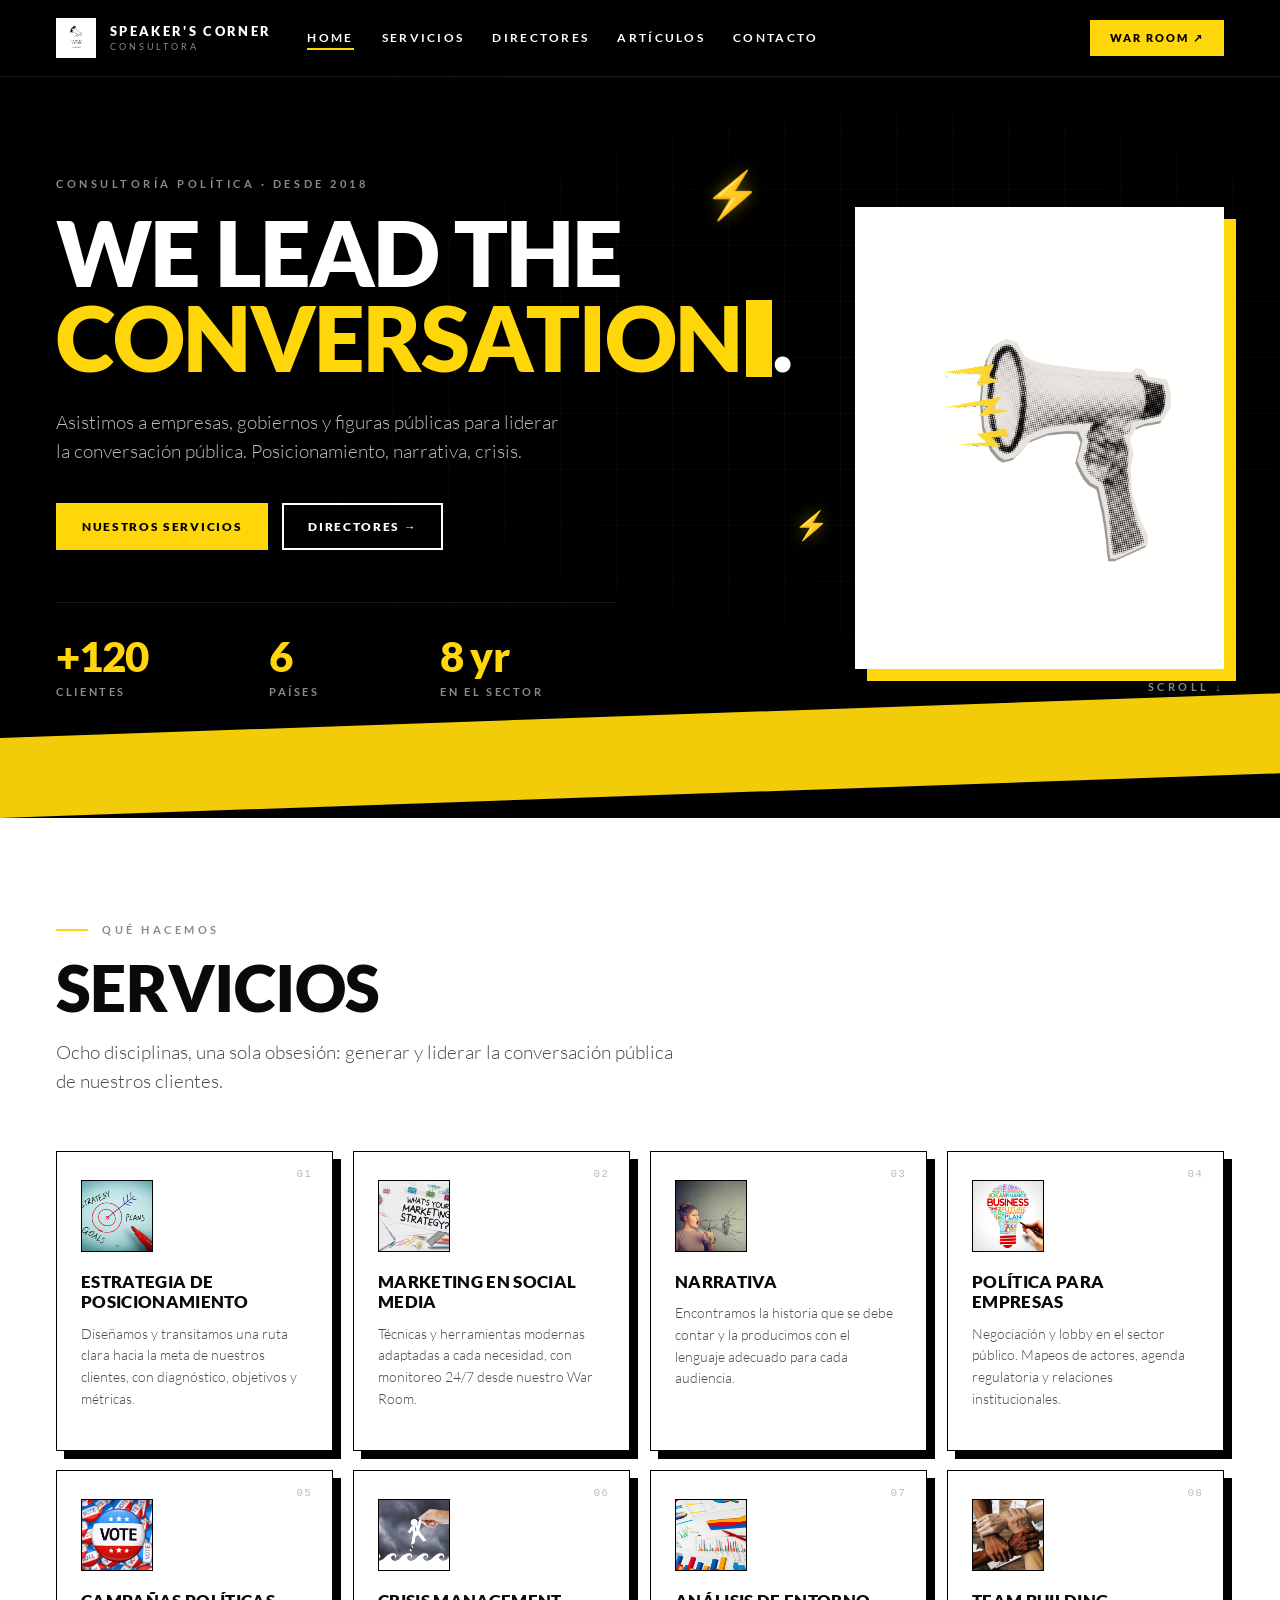
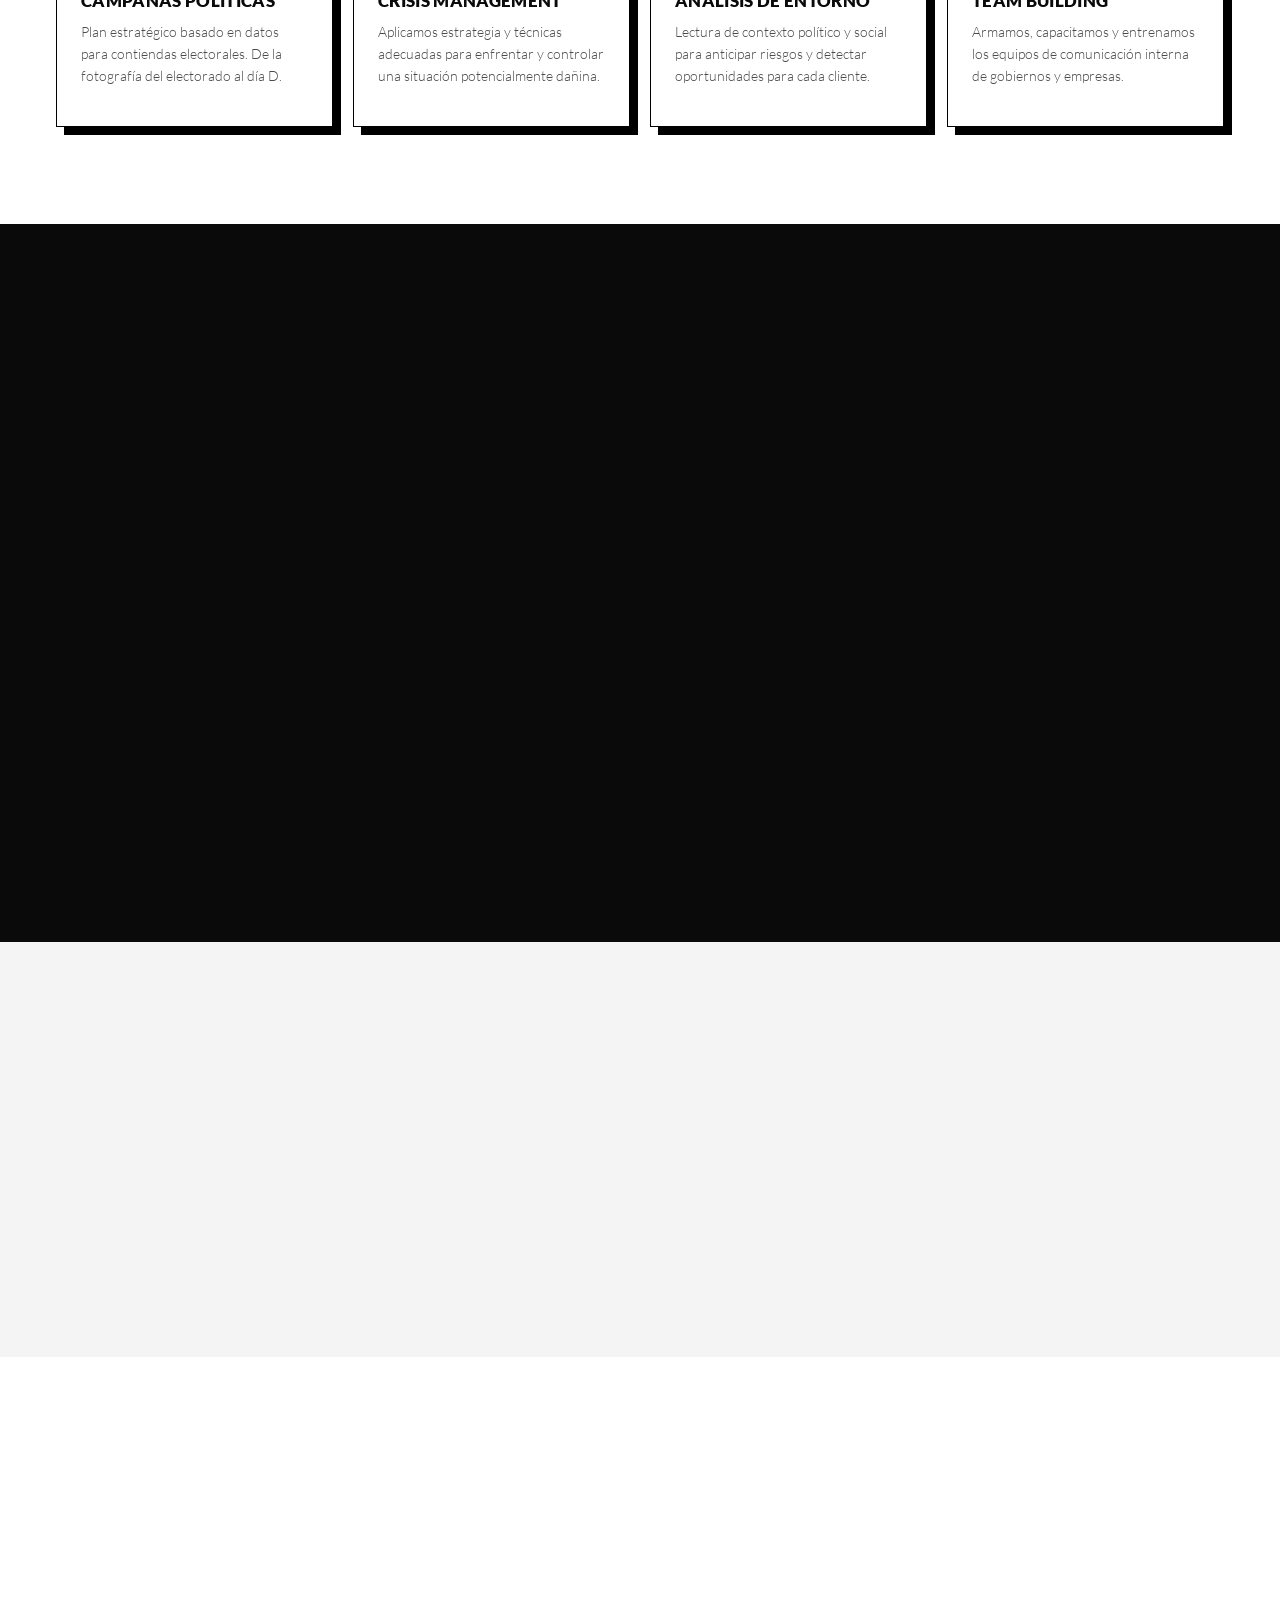
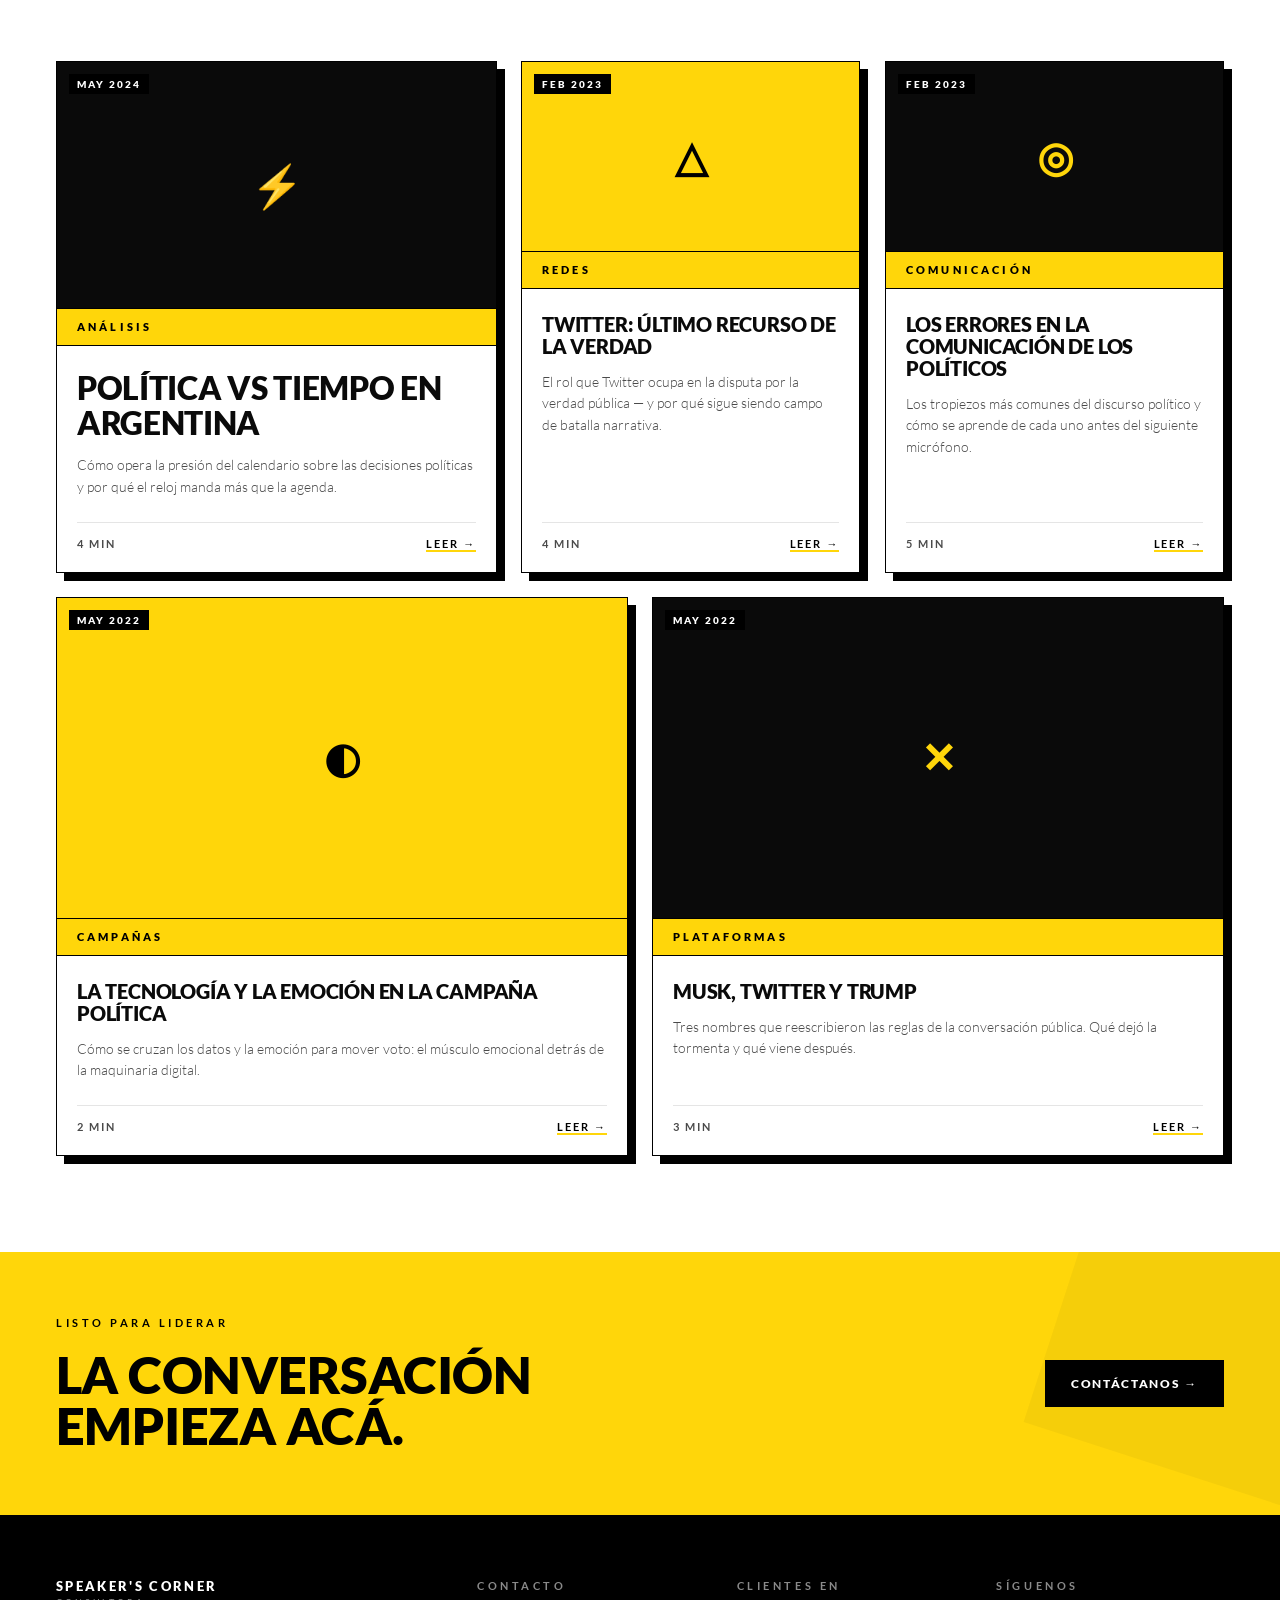
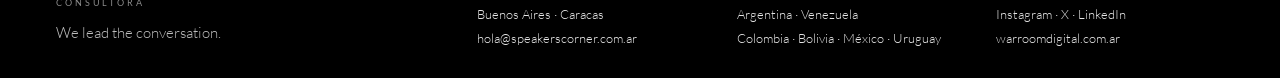
==== index.html @ d1f01822 "Hero: arreglar ghost para que cursor y período no rompan el alto El cursor del ghost y el período ah" ====
<!doctype html>
<html lang="es">
<head>
<meta charset="utf-8">
<meta name="viewport" content="width=device-width, initial-scale=1">
<title>Speaker's Corner Consultora · We lead the conversation</title>
<meta name="description" content="Consultora política. Asistimos a empresas, gobiernos y figuras públicas para liderar la conversación pública. Posicionamiento, narrativa, crisis. Buenos Aires · Caracas. Desde 2018.">
<meta name="theme-color" content="#000000">
<meta property="og:title" content="Speaker's Corner Consultora · We lead the conversation">
<meta property="og:description" content="Consultora política. Posicionamiento, narrativa, crisis. Empresas · Gobiernos · Figuras públicas.">
<meta property="og:image" content="./assets/megaphone.png">
<meta property="og:type" content="website">
<meta property="og:locale" content="es_AR">
<link rel="icon" type="image/png" href="./assets/logo-speakers.png">
<link rel="stylesheet" href="./css/tokens.css">
<link rel="stylesheet" href="./css/kit.css">
<link rel="stylesheet" href="./css/site.css">
</head>
<body>

<!-- ===================== NAV ===================== -->
<nav class="sc-nav" id="sc-nav">
  <a href="#top" class="sc-nav-brand" style="text-decoration:none">
    <img src="./assets/logo-speakers.png" alt="" class="sc-nav-logo">
    <div class="sc-wordmark-sm">SPEAKER'S CORNER<small>CONSULTORA</small></div>
  </a>
  <div class="sc-nav-links" id="sc-nav-links">
    <a href="#top"        class="sc-nav-link active" data-nav="top">HOME</a>
    <a href="#servicios"  class="sc-nav-link"        data-nav="servicios">SERVICIOS</a>
    <a href="#directores" class="sc-nav-link"        data-nav="directores">DIRECTORES</a>
    <a href="#articulos"  class="sc-nav-link"        data-nav="articulos">ARTÍCULOS</a>
    <a href="#contacto"   class="sc-nav-link"        data-nav="contacto">CONTACTO</a>
  </div>
  <a class="sc-nav-cta" href="https://warroomdigital.com.ar" target="_blank" rel="noopener">WAR ROOM ↗</a>
  <button class="sc-nav-toggle" id="sc-nav-toggle" aria-label="Abrir menú" aria-expanded="false" aria-controls="sc-nav-links">
    <span></span><span></span><span></span>
  </button>
</nav>

<!-- ===================== HERO ===================== -->
<section class="sc-hero-sec" id="top">
  <span class="sc-bolt b1">⚡</span>
  <span class="sc-bolt b2">⚡</span>
  <span class="sc-bolt b3">⚡</span>
  <div class="sc-hero-grid">
    <div class="sc-hero-copy">
      <div class="sc-eyebrow" data-reveal>CONSULTORÍA POLÍTICA · DESDE 2018</div>
      <h1 class="sc-hero-title" data-reveal style="--d:120ms">
        WE LEAD THE<br>
        <span class="sc-hero-typing-line">
          <span class="sc-typing-ghost" aria-hidden="true">CONVERSATION<span class="sc-cursor sc-cursor-ghost"></span>.</span>
          <span class="sc-typing-real">
            <span class="sc-mark-yellow" id="sc-typing"></span><span class="sc-cursor" aria-hidden="true"></span><span class="sc-hero-period">.</span>
          </span>
        </span>
      </h1>
      <p class="sc-hero-lead" data-reveal style="--d:240ms">
        Asistimos a empresas, gobiernos y figuras públicas para liderar la conversación pública. Posicionamiento, narrativa, crisis.
      </p>
      <div class="sc-hero-cta-row" data-reveal style="--d:360ms">
        <a href="#servicios" class="sc-btn sc-btn-accent" style="text-decoration:none">NUESTROS SERVICIOS</a>
        <a href="#directores" class="sc-btn sc-btn-ghost-dark" style="text-decoration:none">DIRECTORES →</a>
      </div>
      <div class="sc-hero-stats" data-reveal style="--d:520ms">
        <div>
          <div class="sc-hero-stat-n">+<span data-counter="120">0</span></div>
          <div class="sc-hero-stat-l">Clientes</div>
        </div>
        <div>
          <div class="sc-hero-stat-n"><span data-counter="6">0</span></div>
          <div class="sc-hero-stat-l">Países</div>
        </div>
        <div>
          <div class="sc-hero-stat-n"><span data-counter="8">0</span> yr</div>
          <div class="sc-hero-stat-l">En el sector</div>
        </div>
      </div>
    </div>
    <div class="sc-hero-art" data-reveal="scale" style="--d:200ms">
      <img src="./assets/megaphone.png" alt="Megáfono halftone con rayos amarillos">
      <span class="sc-hero-tag">SCROLL ↓</span>
    </div>
  </div>
</section>

<!-- ===================== SERVICES ===================== -->
<section class="sc-section" id="servicios">
  <div class="sc-section-head">
    <div class="sc-eyebrow" data-reveal>QUÉ HACEMOS</div>
    <h2 class="sc-section-title" data-reveal style="--d:100ms">SERVICIOS</h2>
    <p class="sc-section-lead" data-reveal style="--d:200ms">
      Ocho disciplinas, una sola obsesión: generar y liderar la conversación pública de nuestros clientes.
    </p>
  </div>
  <div class="sc-service-grid sc-service-grid-4">
    <article class="sc-service" data-reveal style="--d:0ms">
      <span class="sc-service-n">01</span>
      <div class="sc-service-icon"><img src="./assets/icon-estrategy.png" alt=""></div>
      <h3 class="sc-service-title">ESTRATEGIA DE POSICIONAMIENTO</h3>
      <p class="sc-service-desc">Diseñamos y transitamos una ruta clara hacia la meta de nuestros clientes, con diagnóstico, objetivos y métricas.</p>
    </article>
    <article class="sc-service" data-reveal style="--d:70ms">
      <span class="sc-service-n">02</span>
      <div class="sc-service-icon"><img src="./assets/icon-marketing.png" alt=""></div>
      <h3 class="sc-service-title">MARKETING EN SOCIAL MEDIA</h3>
      <p class="sc-service-desc">Técnicas y herramientas modernas adaptadas a cada necesidad, con monitoreo 24/7 desde nuestro War Room.</p>
    </article>
    <article class="sc-service" data-reveal style="--d:140ms">
      <span class="sc-service-n">03</span>
      <div class="sc-service-icon"><img src="./assets/icon-narrativa.png" alt=""></div>
      <h3 class="sc-service-title">NARRATIVA</h3>
      <p class="sc-service-desc">Encontramos la historia que se debe contar y la producimos con el lenguaje adecuado para cada audiencia.</p>
    </article>
    <article class="sc-service" data-reveal style="--d:210ms">
      <span class="sc-service-n">04</span>
      <div class="sc-service-icon"><img src="./assets/icon-empresa.png" alt=""></div>
      <h3 class="sc-service-title">POLÍTICA PARA EMPRESAS</h3>
      <p class="sc-service-desc">Negociación y lobby en el sector público. Mapeos de actores, agenda regulatoria y relaciones institucionales.</p>
    </article>
    <article class="sc-service" data-reveal style="--d:280ms">
      <span class="sc-service-n">05</span>
      <div class="sc-service-icon"><img src="./assets/icon-campanas.png" alt=""></div>
      <h3 class="sc-service-title">CAMPAÑAS POLÍTICAS</h3>
      <p class="sc-service-desc">Plan estratégico basado en datos para contiendas electorales. De la fotografía del electorado al día D.</p>
    </article>
    <article class="sc-service" data-reveal style="--d:350ms">
      <span class="sc-service-n">06</span>
      <div class="sc-service-icon"><img src="./assets/icon-crisis.png" alt=""></div>
      <h3 class="sc-service-title">CRISIS MANAGEMENT</h3>
      <p class="sc-service-desc">Aplicamos estrategia y técnicas adecuadas para enfrentar y controlar una situación potencialmente dañina.</p>
    </article>
    <article class="sc-service" data-reveal style="--d:420ms">
      <span class="sc-service-n">07</span>
      <div class="sc-service-icon"><img src="./assets/icon-entorno.png" alt=""></div>
      <h3 class="sc-service-title">ANÁLISIS DE ENTORNO</h3>
      <p class="sc-service-desc">Lectura de contexto político y social para anticipar riesgos y detectar oportunidades para cada cliente.</p>
    </article>
    <article class="sc-service" data-reveal style="--d:490ms">
      <span class="sc-service-n">08</span>
      <div class="sc-service-icon"><img src="./assets/icon-teambuilding.png" alt=""></div>
      <h3 class="sc-service-title">TEAM BUILDING</h3>
      <p class="sc-service-desc">Armamos, capacitamos y entrenamos los equipos de comunicación interna de gobiernos y empresas.</p>
    </article>
  </div>
</section>

<!-- ===================== DIRECTORS ===================== -->
<section class="sc-section sc-section-dark" id="directores">
  <div class="sc-section-head">
    <div class="sc-eyebrow" style="color:#FFD60A" data-reveal>QUIÉNES SOMOS</div>
    <h2 class="sc-section-title" data-reveal style="--d:100ms">DIRECTORES</h2>
    <p class="sc-section-lead" data-reveal style="--d:200ms">
      Un economista y un abogado. Dos miradas sobre la política, la comunicación y la empresa — alineadas en la misma obsesión.
    </p>
  </div>
  <div class="sc-dirs sc-dirs-3col">
    <article class="sc-dir-info sc-dir-info-left" data-reveal="left">
      <h3>NICOLÁS ROIBAS</h3>
      <div class="sc-dir-role">CO-DIRECTOR · ABOGADO</div>
      <p>Abogado (UCA) y consultor político. Máster en Gestión de la Comunicación Política (Universidad Autónoma de Barcelona). Experiencia en campañas electorales y comunicación institucional. Fue Subsecretario de Cultura Ciudadana y Director Nacional de Integración Federal. Coautor del libro "24 de agosto".</p>
    </article>
    <div class="sc-dir-photo-full" data-reveal="scale" style="--d:80ms">
      <img src="./assets/directores.jpg" alt="Nicolás Roibás y Miguel Velarde, codirectores de Speaker's Corner">
    </div>
    <article class="sc-dir-info sc-dir-info-right" data-reveal="right" style="--d:160ms">
      <h3>MIGUEL VELARDE</h3>
      <div class="sc-dir-role">CO-DIRECTOR · ECONOMISTA</div>
      <p>Economista (Suffolk University), MPA (IESA), MBA (Universidad Torcuato Di Tella). Editor de la revista Guayoyo en Letras y analista político. Asesorías en Venezuela, Argentina, Bolivia y Colombia, y trabajo en el Congreso argentino. Coautor del libro "24 de agosto".</p>
    </article>
  </div>
</section>

<!-- ===================== CLIENTS / COUNTRIES ===================== -->
<section class="sc-section sc-section-paper">
  <div class="sc-section-head">
    <div class="sc-eyebrow" data-reveal>PRESENCIA REGIONAL</div>
    <h2 class="sc-section-title" data-reveal style="--d:100ms">CLIENTES EN</h2>
  </div>
  <div class="sc-countries">
    <div class="sc-country" data-reveal="scale" style="--d:0ms"><span>ARGENTINA</span></div>
    <div class="sc-country" data-reveal="scale" style="--d:60ms"><span>VENEZUELA</span></div>
    <div class="sc-country" data-reveal="scale" style="--d:120ms"><span>COLOMBIA</span></div>
    <div class="sc-country" data-reveal="scale" style="--d:180ms"><span>BOLIVIA</span></div>
    <div class="sc-country" data-reveal="scale" style="--d:240ms"><span>MÉXICO</span></div>
    <div class="sc-country" data-reveal="scale" style="--d:300ms"><span>URUGUAY</span></div>
  </div>
</section>

<!-- ===================== ARTICLES ===================== -->
<section class="sc-section" id="articulos">
  <div class="sc-section-head">
    <div class="sc-eyebrow" data-reveal>ARTÍCULOS</div>
    <h2 class="sc-section-title" data-reveal style="--d:100ms">EN LOS MEDIOS</h2>
    <p class="sc-section-lead" data-reveal style="--d:200ms">
      Ensayos cortos sobre narrativa, crisis y la trastienda de cada campaña.
    </p>
  </div>
  <div class="sc-articles-grid">
    <a class="sc-art feature" href="./post/politica-vs-tiempo-en-argentina.html" data-reveal style="--d:0ms;text-decoration:none;color:inherit">
      <div class="sc-art-thumb">
        <span class="sc-art-badge">MAY 2024</span>⚡
      </div>
      <div class="sc-art-cat">ANÁLISIS</div>
      <div class="sc-art-body">
        <h3 class="sc-art-title">POLÍTICA VS TIEMPO EN ARGENTINA</h3>
        <p class="sc-art-lead">Cómo opera la presión del calendario sobre las decisiones políticas y por qué el reloj manda más que la agenda.</p>
        <div class="sc-art-meta">
          <span>4 MIN</span>
          <span class="sc-art-read">LEER →</span>
        </div>
      </div>
    </a>
    <a class="sc-art" href="./post/twitter-ultimo-recurso-de-la-verdad.html" data-reveal style="--d:100ms;text-decoration:none;color:inherit">
      <div class="sc-art-thumb alt">
        <span class="sc-art-badge">FEB 2023</span>△
      </div>
      <div class="sc-art-cat">REDES</div>
      <div class="sc-art-body">
        <h3 class="sc-art-title">TWITTER: ÚLTIMO RECURSO DE LA VERDAD</h3>
        <p class="sc-art-lead">El rol que Twitter ocupa en la disputa por la verdad pública — y por qué sigue siendo campo de batalla narrativa.</p>
        <div class="sc-art-meta">
          <span>4 MIN</span>
          <span class="sc-art-read">LEER →</span>
        </div>
      </div>
    </a>
    <a class="sc-art" href="./post/los-errores-en-la-comunicacion-de-los-politicos.html" data-reveal style="--d:200ms;text-decoration:none;color:inherit">
      <div class="sc-art-thumb">
        <span class="sc-art-badge">FEB 2023</span>◎
      </div>
      <div class="sc-art-cat">COMUNICACIÓN</div>
      <div class="sc-art-body">
        <h3 class="sc-art-title">LOS ERRORES EN LA COMUNICACIÓN DE LOS POLÍTICOS</h3>
        <p class="sc-art-lead">Los tropiezos más comunes del discurso político y cómo se aprende de cada uno antes del siguiente micrófono.</p>
        <div class="sc-art-meta">
          <span>5 MIN</span>
          <span class="sc-art-read">LEER →</span>
        </div>
      </div>
    </a>
  </div>

  <div class="sc-articles-grid sc-articles-grid-2" style="margin-top:24px">
    <a class="sc-art" href="./post/la-tecnologia-y-la-emocion-en-la-campana-politica.html" data-reveal style="--d:0ms;text-decoration:none;color:inherit">
      <div class="sc-art-thumb alt">
        <span class="sc-art-badge">MAY 2022</span>◐
      </div>
      <div class="sc-art-cat">CAMPAÑAS</div>
      <div class="sc-art-body">
        <h3 class="sc-art-title">LA TECNOLOGÍA Y LA EMOCIÓN EN LA CAMPAÑA POLÍTICA</h3>
        <p class="sc-art-lead">Cómo se cruzan los datos y la emoción para mover voto: el músculo emocional detrás de la maquinaria digital.</p>
        <div class="sc-art-meta">
          <span>2 MIN</span>
          <span class="sc-art-read">LEER →</span>
        </div>
      </div>
    </a>
    <a class="sc-art" href="./post/musk-twitter-y-trump.html" data-reveal style="--d:100ms;text-decoration:none;color:inherit">
      <div class="sc-art-thumb">
        <span class="sc-art-badge">MAY 2022</span>✕
      </div>
      <div class="sc-art-cat">PLATAFORMAS</div>
      <div class="sc-art-body">
        <h3 class="sc-art-title">MUSK, TWITTER Y TRUMP</h3>
        <p class="sc-art-lead">Tres nombres que reescribieron las reglas de la conversación pública. Qué dejó la tormenta y qué viene después.</p>
        <div class="sc-art-meta">
          <span>3 MIN</span>
          <span class="sc-art-read">LEER →</span>
        </div>
      </div>
    </a>
  </div>

</section>

<!-- ===================== CONTACT STRIP ===================== -->
<section class="sc-contact" id="contacto">
  <div class="sc-contact-inner">
    <div data-reveal="left">
      <div class="sc-eyebrow" style="color:#000">LISTO PARA LIDERAR</div>
      <h2 class="sc-contact-title">LA CONVERSACIÓN<br>EMPIEZA ACÁ.</h2>
    </div>
    <a href="mailto:hola@speakerscorner.com.ar?subject=Consulta%20desde%20speakerscorner.com.ar" class="sc-btn sc-btn-dark" data-reveal="right" style="text-decoration:none">CONTÁCTANOS →</a>
  </div>
</section>

<!-- ===================== FOOTER ===================== -->
<footer class="sc-footer">
  <div class="sc-footer-brand">
    <div class="sc-wordmark-sm" style="color:#fff">
      SPEAKER'S CORNER<small>CONSULTORA</small>
    </div>
    <p class="sc-footer-tag">We lead the conversation.</p>
  </div>
  <div class="sc-footer-cols">
    <div>
      <div class="sc-eyebrow" style="color:#8A8A8A">CONTACTO</div>
      <p>Buenos Aires · Caracas</p>
      <p><a href="mailto:hola@speakerscorner.com.ar" style="color:#E5E5E5;text-decoration:none">hola@speakerscorner.com.ar</a></p>
    </div>
    <div>
      <div class="sc-eyebrow" style="color:#8A8A8A">CLIENTES EN</div>
      <p>Argentina · Venezuela</p>
      <p>Colombia · Bolivia · México · Uruguay</p>
    </div>
    <div>
      <div class="sc-eyebrow" style="color:#8A8A8A">SÍGUENOS</div>
      <p>Instagram · X · LinkedIn</p>
      <p><a href="https://warroomdigital.com.ar" target="_blank" rel="noopener" style="color:#E5E5E5;text-decoration:none">warroomdigital.com.ar</a></p>
    </div>
  </div>
</footer>

<script src="./js/app.js"></script>
</body>
</html>
---- css/tokens.css ----
/* =========================================================
   SPEAKER'S CORNER CONSULTORA — Design Tokens
   Colors + Typography foundation
   ---------------------------------------------------------
   Brand: black + yellow, high-contrast editorial/political.
   Type: Lato (primary), with a tight uppercase display
   treatment derived from the wordmark.
   ========================================================= */

/* -------- Fonts -------- */
@font-face {
  font-family: 'Lato';
  font-style: normal;
  font-weight: 300;
  font-display: swap;
  src: url('../fonts/Lato-Light.woff2') format('woff2');
}
@font-face {
  font-family: 'Lato';
  font-style: normal;
  font-weight: 400;
  font-display: swap;
  src: url('../fonts/Lato-Regular.woff2') format('woff2');
}
@font-face {
  font-family: 'Lato';
  font-style: italic;
  font-weight: 400;
  font-display: swap;
  src: url('../fonts/Lato-Italic.woff2') format('woff2');
}
@font-face {
  font-family: 'Lato';
  font-style: normal;
  font-weight: 700;
  font-display: swap;
  src: url('../fonts/Lato-Bold.woff2') format('woff2');
}
@font-face {
  font-family: 'Lato';
  font-style: normal;
  font-weight: 900;
  font-display: swap;
  src: url('../fonts/Lato-Black.woff2') format('woff2');
}

/* Google Fonts fallback — remove once woff2 files are in fonts/ */
@import url('https://fonts.googleapis.com/css2?family=Lato:ital,wght@0,300;0,400;0,700;0,900;1,400&display=swap');

:root {
  /* =========================================================
     COLORS — Primitive
     ========================================================= */

  /* Black scale — the brand backbone */
  --sc-black:          #000000;
  --sc-ink:            #0A0A0A;   /* page fg / deep surfaces */
  --sc-coal:           #1A1A1A;   /* elevated dark surface */
  --sc-graphite:       #2B2B2B;   /* borders on dark */
  --sc-slate:          #4A4A4A;   /* muted fg on dark */
  --sc-ash:            #8A8A8A;   /* secondary fg */
  --sc-fog:            #BDBDBD;   /* tertiary fg / divider on light */
  --sc-mist:           #E5E5E5;   /* subtle lines */
  --sc-paper:          #F4F4F4;   /* page bg light */
  --sc-white:          #FFFFFF;

  /* Yellow scale — the voice / accent */
  --sc-yellow:         #FFD60A;   /* brand yellow (halftone bolt) */
  --sc-yellow-bright:  #FFE34D;   /* hover / highlight */
  --sc-yellow-deep:    #E6B800;   /* press / print-safe */
  --sc-yellow-soft:    #FFF4B8;   /* background wash */

  /* Semantic signals (editorial news palette) */
  --sc-signal-red:     #D7263D;   /* crisis, breaking */
  --sc-signal-green:   #2E8B57;   /* positive trends */
  --sc-signal-blue:    #1D4E89;   /* analysis / institutional */

  /* =========================================================
     SEMANTIC TOKENS — Light (default)
     ========================================================= */
  --bg:                var(--sc-white);
  --bg-elevated:       var(--sc-paper);
  --bg-inverse:        var(--sc-black);
  --bg-accent:         var(--sc-yellow);
  --bg-accent-soft:    var(--sc-yellow-soft);

  --fg:                var(--sc-ink);
  --fg-muted:          var(--sc-slate);
  --fg-subtle:         var(--sc-ash);
  --fg-inverse:        var(--sc-white);
  --fg-on-accent:      var(--sc-black);

  --border:            var(--sc-mist);
  --border-strong:     var(--sc-ink);
  --border-accent:     var(--sc-yellow);

  --focus-ring:        var(--sc-yellow);

  /* =========================================================
     TYPOGRAPHY
     ========================================================= */
  --font-sans: 'Lato', -apple-system, BlinkMacSystemFont, 'Segoe UI', Roboto, sans-serif;
  --font-display: 'Lato', -apple-system, sans-serif;
  --font-mono: ui-monospace, 'SF Mono', Menlo, Consolas, monospace;

  /* Weights */
  --fw-light: 300;
  --fw-regular: 400;
  --fw-bold: 700;
  --fw-black: 900;

  /* Sizes (editorial scale) */
  --fs-hero:      clamp(3rem, 7vw, 6.5rem);   /* 48 → 104 */
  --fs-display:   clamp(2.25rem, 5vw, 4rem);  /* 36 → 64 */
  --fs-h1:        2.25rem;   /* 36 */
  --fs-h2:        1.75rem;   /* 28 */
  --fs-h3:        1.375rem;  /* 22 */
  --fs-h4:        1.125rem;  /* 18 */
  --fs-body:      1rem;      /* 16 */
  --fs-small:     0.875rem;  /* 14 */
  --fs-caption:   0.75rem;   /* 12 */
  --fs-eyebrow:   0.6875rem; /* 11 — uppercase labels */

  /* Line-heights */
  --lh-tight: 1.05;
  --lh-display: 1.1;
  --lh-snug: 1.25;
  --lh-body: 1.6;
  --lh-loose: 1.8;

  /* Letter-spacing — brand cue: open tracking on uppercase */
  --ls-hero: -0.02em;
  --ls-display: -0.01em;
  --ls-heading: 0;
  --ls-body: 0.005em;
  --ls-caps-tight: 0.04em;
  --ls-caps-wide: 0.18em;   /* the wordmark tracking */
  --ls-caps-xwide: 0.32em;  /* "CONSULTORA" style label */

  /* =========================================================
     SPACING — 4px base
     ========================================================= */
  --sp-0: 0;
  --sp-1: 0.25rem;  /* 4  */
  --sp-2: 0.5rem;   /* 8  */
  --sp-3: 0.75rem;  /* 12 */
  --sp-4: 1rem;     /* 16 */
  --sp-5: 1.5rem;   /* 24 */
  --sp-6: 2rem;     /* 32 */
  --sp-7: 3rem;     /* 48 */
  --sp-8: 4rem;     /* 64 */
  --sp-9: 6rem;     /* 96 */
  --sp-10: 8rem;    /* 128 */

  /* =========================================================
     RADII — brand is sharp; radii are minimal
     ========================================================= */
  --r-0: 0;
  --r-1: 2px;
  --r-2: 4px;
  --r-3: 8px;
  --r-pill: 999px;

  /* =========================================================
     SHADOWS — editorial / press
     Kept flat. A single "print" shadow for cards.
     ========================================================= */
  --shadow-0: none;
  --shadow-1: 0 1px 0 0 var(--sc-ink);
  --shadow-print: 6px 6px 0 0 var(--sc-ink);     /* hard offset */
  --shadow-print-yellow: 6px 6px 0 0 var(--sc-yellow);
  --shadow-card: 0 2px 12px rgba(0,0,0,.08);
  --shadow-pop: 0 12px 32px rgba(0,0,0,.18);

  /* Borders */
  --bw-hair: 1px;
  --bw-rule: 2px;
  --bw-bold: 4px;

  /* Motion */
  --ease-out: cubic-bezier(.2,.7,.2,1);
  --ease-in-out: cubic-bezier(.4,.0,.2,1);
  --dur-fast: 120ms;
  --dur-base: 200ms;
  --dur-slow: 360ms;
}

/* =========================================================
   SEMANTIC TEXT STYLES
   ========================================================= */

.sc-hero {
  font-family: var(--font-display);
  font-weight: var(--fw-black);
  font-size: var(--fs-hero);
  line-height: var(--lh-tight);
  letter-spacing: var(--ls-hero);
  text-transform: uppercase;
  color: var(--fg);
}

.sc-display {
  font-family: var(--font-display);
  font-weight: var(--fw-black);
  font-size: var(--fs-display);
  line-height: var(--lh-display);
  letter-spacing: var(--ls-display);
  text-transform: uppercase;
}

.sc-h1 {
  font-family: var(--font-sans);
  font-weight: var(--fw-black);
  font-size: var(--fs-h1);
  line-height: var(--lh-snug);
  letter-spacing: var(--ls-caps-tight);
  text-transform: uppercase;
}

.sc-h2 {
  font-family: var(--font-sans);
  font-weight: var(--fw-bold);
  font-size: var(--fs-h2);
  line-height: var(--lh-snug);
  letter-spacing: var(--ls-caps-tight);
  text-transform: uppercase;
}

.sc-h3 {
  font-family: var(--font-sans);
  font-weight: var(--fw-bold);
  font-size: var(--fs-h3);
  line-height: var(--lh-snug);
  letter-spacing: 0;
}

.sc-h4 {
  font-family: var(--font-sans);
  font-weight: var(--fw-bold);
  font-size: var(--fs-h4);
  line-height: var(--lh-snug);
}

.sc-body {
  font-family: var(--font-sans);
  font-weight: var(--fw-regular);
  font-size: var(--fs-body);
  line-height: var(--lh-body);
  letter-spacing: var(--ls-body);
  color: var(--fg);
}

.sc-body-light {
  font-family: var(--font-sans);
  font-weight: var(--fw-light);
  font-size: var(--fs-body);
  line-height: var(--lh-body);
}

.sc-lead {
  font-family: var(--font-sans);
  font-weight: var(--fw-light);
  font-size: 1.25rem;
  line-height: 1.55;
  color: var(--fg-muted);
}

.sc-small { font-size: var(--fs-small); line-height: 1.5; }
.sc-caption { font-size: var(--fs-caption); color: var(--fg-muted); }

.sc-eyebrow {
  font-family: var(--font-sans);
  font-weight: var(--fw-bold);
  font-size: var(--fs-eyebrow);
  text-transform: uppercase;
  letter-spacing: var(--ls-caps-xwide);
  color: var(--fg-muted);
}

.sc-wordmark {
  font-family: var(--font-display);
  font-weight: var(--fw-black);
  text-transform: uppercase;
  letter-spacing: var(--ls-caps-wide);
}

/* yellow highlighter — recurring brand marker */
.sc-mark {
  background: linear-gradient(transparent 60%, var(--sc-yellow) 60%);
  padding: 0 .1em;
}
---- css/kit.css ----
/* Website UI kit — scoped styles, rides on colors_and_type.css */

body { margin: 0; background: #fff; color: var(--fg); font-family: var(--font-sans); }
* { box-sizing: border-box; }

/* ---------- NAV ---------- */
.sc-nav {
  background: #000; color: #fff;
  display: flex; align-items: center; gap: 28px;
  padding: 18px 56px;
  border-bottom: 1px solid #1A1A1A;
  position: sticky; top: 0; z-index: 20;
}
.sc-nav-brand { display: flex; align-items: center; gap: 14px; }
.sc-nav-logo { width: 40px; height: 40px; filter: invert(1); }
.sc-wordmark-sm {
  font-weight: 900; text-transform: uppercase; letter-spacing: .18em;
  font-size: 13px; line-height: 1.1; color: #fff;
}
.sc-wordmark-sm small {
  display: block; font-weight: 400; font-size: 9px; letter-spacing: .32em;
  margin-top: 4px; color: #8A8A8A;
}
.sc-nav-links { display: flex; gap: 28px; margin-left: 8px; }
.sc-nav-link {
  color: #fff; text-decoration: none; font-size: 11.5px; font-weight: 700;
  text-transform: uppercase; letter-spacing: .2em; cursor: pointer;
  padding: 4px 0; transition: color .15s;
}
.sc-nav-link:hover { color: #FFD60A; }
.sc-nav-link.active { border-bottom: 2px solid #FFD60A; }
.sc-nav-cta {
  margin-left: auto; background: #FFD60A; color: #000; text-decoration: none;
  padding: 11px 20px; font-size: 11px; font-weight: 900;
  letter-spacing: .18em; text-transform: uppercase;
  transition: background .15s;
}
.sc-nav-cta:hover { background: #FFE34D; }

/* ---------- HERO ---------- */
.sc-hero-sec {
  background: #000; color: #fff; padding: 100px 56px 120px;
  position: relative; overflow: hidden;
}
.sc-hero-sec::before {
  content:""; position:absolute; left:0; right:0; bottom:0; height:80px;
  background: #FFD60A; transform: skewY(-2deg); transform-origin: left bottom;
  opacity: .95;
}
.sc-hero-grid {
  display: grid; grid-template-columns: 1.3fr 1fr; gap: 64px;
  max-width: 1280px; margin: 0 auto; align-items: center;
  position: relative; z-index: 1;
}
.sc-eyebrow {
  font-size: 11px; font-weight: 700; text-transform: uppercase;
  letter-spacing: .32em; color: #8A8A8A; margin-bottom: 20px;
}
.sc-hero-title {
  font-weight: 900; text-transform: uppercase; font-size: clamp(56px, 7vw, 104px);
  line-height: .95; letter-spacing: -.02em; margin: 0 0 28px;
}
.sc-mark-yellow { color: #FFD60A; }
.sc-hero-lead {
  font-size: 19px; font-weight: 300; line-height: 1.55; color: #BDBDBD;
  max-width: 520px; margin: 0 0 36px;
}
.sc-hero-cta-row { display: flex; gap: 14px; flex-wrap: wrap; }
.sc-hero-art {
  position: relative; display: flex; align-items: center; justify-content: center;
}
.sc-hero-art img {
  max-width: 100%; height: auto; filter: drop-shadow(12px 12px 0 #FFD60A);
}
.sc-hero-tag {
  position: absolute; bottom: -24px; right: 0;
  font-size: 11px; font-weight: 700; letter-spacing: .32em;
  color: #8A8A8A; text-transform: uppercase;
}

/* ---------- BUTTONS ---------- */
.sc-btn {
  font-family: var(--font-sans); font-weight: 900;
  text-transform: uppercase; letter-spacing: .14em; font-size: 12px;
  padding: 14px 24px; border: 2px solid transparent; cursor: pointer;
  transition: all .15s;
}
.sc-btn-accent { background: #FFD60A; color: #000; border-color: #FFD60A; }
.sc-btn-accent:hover { background: #FFE34D; border-color: #FFE34D; }
.sc-btn-ghost-dark {
  background: transparent; color: #fff; border-color: #fff;
}
.sc-btn-ghost-dark:hover { background: #fff; color: #000; }
.sc-btn-dark { background: #000; color: #fff; border-color: #000; }
.sc-btn-dark:hover { background: #FFD60A; color: #000; border-color: #FFD60A; }

/* ---------- SECTIONS ---------- */
.sc-section { padding: 96px 56px; background: #fff; }
.sc-section-paper { background: #F4F4F4; }
.sc-section-dark { background: #0A0A0A; color: #fff; }
.sc-section-head { max-width: 1280px; margin: 0 auto 56px; }
.sc-section-title {
  font-weight: 900; text-transform: uppercase; font-size: clamp(40px, 5vw, 64px);
  line-height: 1; letter-spacing: -.01em; margin: 0 0 18px;
}
.sc-section-lead {
  font-size: 19px; font-weight: 300; line-height: 1.5;
  color: var(--fg-muted); max-width: 620px; margin: 0;
}
.sc-section-dark .sc-section-lead { color: #BDBDBD; }

/* ---------- SERVICE CARDS ---------- */
.sc-service-grid {
  display: grid; grid-template-columns: repeat(3, 1fr); gap: 20px;
  max-width: 1280px; margin: 0 auto;
}
.sc-service {
  background: #fff; border: 1.5px solid #000; padding: 28px 24px 24px;
  position: relative; box-shadow: 8px 8px 0 0 #000;
  transition: all .18s var(--ease-out); cursor: pointer;
}
.sc-service:hover { box-shadow: 8px 8px 0 0 #FFD60A; transform: translate(-2px,-2px); }
.sc-service-n {
  position: absolute; top: 16px; right: 20px;
  font-family: var(--font-mono); font-size: 11px; color: #BDBDBD;
  letter-spacing: .1em;
}
.sc-service-icon {
  width: 72px; height: 72px; overflow: hidden;
  margin-bottom: 20px; border: 1px solid #000;
}
.sc-service-icon img { width: 100%; height: 100%; object-fit: cover; }
.sc-service-title {
  font-weight: 900; text-transform: uppercase; letter-spacing: .02em;
  font-size: 17px; line-height: 1.2; margin: 0 0 10px;
}
.sc-service-desc {
  font-size: 14px; line-height: 1.55; color: #4A4A4A; font-weight: 300;
  margin: 0 0 16px;
}
.sc-service-more {
  font-size: 11px; font-weight: 900; text-transform: uppercase;
  letter-spacing: .18em; border-bottom: 2px solid #FFD60A; padding-bottom: 2px;
}

/* ---------- QUOTE ---------- */
.sc-quote {
  background: #FFD60A; padding: 88px 56px; text-align: center;
  position: relative;
}
.sc-quote-mark {
  font-family: Georgia, serif; font-size: 120px; line-height: .5;
  color: #000; opacity: .15; margin-bottom: 20px;
}
.sc-quote-text {
  font-weight: 900; text-transform: uppercase; font-size: clamp(28px, 3.4vw, 44px);
  line-height: 1.2; letter-spacing: -.01em; max-width: 900px;
  margin: 0 auto 28px; color: #000;
}
.sc-quote-text .sc-mark-yellow { background: #000; color: #FFD60A; padding: 0 .1em; }
.sc-quote-by {
  font-size: 11px; font-weight: 700; text-transform: uppercase;
  letter-spacing: .32em; color: #000;
}

/* ---------- DIRECTORS ---------- */
.sc-dirs {
  display: grid; grid-template-columns: 1fr 1fr; gap: 32px;
  max-width: 1280px; margin: 0 auto;
}
.sc-dir {
  display: grid; grid-template-columns: 200px 1fr; gap: 24px;
  background: #1A1A1A; padding: 28px; border-left: 4px solid #FFD60A;
}
.sc-dir-photo { width: 200px; height: 220px; overflow: hidden; filter: grayscale(.6); }
.sc-dir-photo img { width: 100%; height: 100%; object-fit: cover; }
.sc-dir h3 {
  font-weight: 900; text-transform: uppercase; font-size: 22px;
  letter-spacing: 0; margin: 0 0 6px; color: #fff;
}
.sc-dir-role {
  font-size: 11px; font-weight: 700; text-transform: uppercase;
  letter-spacing: .28em; color: #FFD60A; margin-bottom: 14px;
}
.sc-dir p { font-size: 14px; line-height: 1.55; color: #BDBDBD; font-weight: 300; margin: 0; }

/* ---------- CLIENTS / COUNTRIES ---------- */
.sc-countries {
  display: grid; grid-template-columns: repeat(6, 1fr); gap: 14px;
  max-width: 1280px; margin: 0 auto;
}
.sc-country {
  padding: 22px 12px; background: #fff; border: 1.5px solid #000;
  text-align: center; font-weight: 900; text-transform: uppercase;
  letter-spacing: .18em; font-size: 13px;
  transition: all .15s;
}
.sc-country:hover { background: #000; color: #FFD60A; }

/* ---------- CONTACT STRIP ---------- */
.sc-contact { background: #FFD60A; padding: 64px 56px; }
.sc-contact-inner {
  max-width: 1280px; margin: 0 auto;
  display: flex; align-items: center; justify-content: space-between; gap: 48px;
  flex-wrap: wrap;
}
.sc-contact-title {
  font-weight: 900; text-transform: uppercase; font-size: clamp(32px, 4vw, 52px);
  line-height: 1; letter-spacing: -.01em; margin: 10px 0 0; color: #000;
}

/* ---------- FOOTER ---------- */
.sc-footer {
  background: #000; color: #fff; padding: 64px 56px 32px;
  display: grid; grid-template-columns: 1fr 2fr; gap: 48px;
}
.sc-footer-tag {
  font-weight: 300; font-size: 15px; color: #BDBDBD; margin: 16px 0 0;
}
.sc-footer-cols {
  display: grid; grid-template-columns: repeat(3, 1fr); gap: 32px;
  font-size: 13px; font-weight: 300;
}
.sc-footer-cols p { margin: 8px 0 0; color: #E5E5E5; }
.sc-footer-cols .sc-eyebrow { margin-bottom: 14px; }
---- css/site.css ----
/* ============================================================
   Speaker's Corner — site extensions
   Animations, new sections (ticker, process, articles, FAQ),
   parallax + reveal helpers. Rides on kit.css.
   ============================================================ */

html { scroll-behavior: smooth; }
body { overflow-x: hidden; }

/* ----- Reveal on scroll primitive ----- */
[data-reveal] {
  opacity: 0;
  transform: translateY(28px);
  transition: opacity .7s cubic-bezier(.2,.7,.2,1), transform .7s cubic-bezier(.2,.7,.2,1);
  transition-delay: var(--d, 0ms);
  will-change: opacity, transform;
}
[data-reveal].in {
  opacity: 1;
  transform: translateY(0);
}
[data-reveal="left"]  { transform: translateX(-40px); }
[data-reveal="right"] { transform: translateX(40px); }
[data-reveal="left"].in, [data-reveal="right"].in { transform: translateX(0); }
[data-reveal="scale"] { transform: scale(.94); }
[data-reveal="scale"].in { transform: scale(1); }

/* ============================================================
   TICKER — the yellow marquee under the hero
   ============================================================ */
.sc-ticker {
  background: #FFD60A;
  color: #000;
  border-top: 2px solid #000;
  border-bottom: 2px solid #000;
  overflow: hidden;
  position: relative;
  padding: 18px 0;
}
.sc-ticker-track {
  display: flex;
  gap: 48px;
  width: max-content;
  animation: sc-ticker 48s linear infinite;
  will-change: transform;
}
.sc-ticker:hover .sc-ticker-track { animation-play-state: paused; }
.sc-ticker-item {
  font-weight: 900;
  text-transform: uppercase;
  letter-spacing: -.01em;
  font-size: clamp(22px, 2.6vw, 34px);
  white-space: nowrap;
  display: inline-flex;
  align-items: center;
  gap: 48px;
}
.sc-ticker-item::after {
  content: "◉";
  font-size: .55em;
  color: #000;
}
@keyframes sc-ticker {
  from { transform: translateX(0); }
  to   { transform: translateX(-50%); }
}

/* ============================================================
   HERO — typing line: ghost text técnica para layout estable
   ---------------------------------------------------------------
   El ghost contiene la estructura COMPLETA de la palabra más larga
   (CONVERSATION + cursor + ".") con visibility:hidden — eso le
   reserva al span padre exactamente el ancho y alto de esa
   composición. La capa real va position:absolute en top-left con
   ancho natural, así fluye normalmente con la palabra que se está
   tipeando sin hacer flexbox y sin riesgo de que el cursor se
   reposicione abajo. La altura del H1 nunca cambia → nada de lo
   que está debajo (lead, CTAs, stats, barra amarilla) se mueve.
   ============================================================ */
.sc-hero-typing-line {
  position: relative;
  display: inline-block;
  white-space: nowrap;
  vertical-align: baseline;
}
.sc-typing-ghost {
  visibility: hidden;
  pointer-events: none;
  user-select: none;
  display: inline;
  white-space: nowrap;
}
.sc-cursor-ghost { animation: none !important; }
.sc-typing-real {
  position: absolute;
  top: 0;
  left: 0;
  white-space: nowrap;
  line-height: inherit;
}
.sc-hero-period { color: #fff; }

/* Lock the megaphone to its "CONVERSATION" size so it never scales with the word */
.sc-hero-art { max-width: 440px; margin-left: auto; }
.sc-hero-art img { width: 100%; height: auto; }

/* ============================================================
   HERO enhancements — floating bolts, typing cursor
   ============================================================ */
.sc-hero-sec { isolation: isolate; }
.sc-hero-sec::after {
  /* subtle grid */
  content: "";
  position: absolute; inset: 0;
  background-image:
    linear-gradient(to right, rgba(255,255,255,.04) 1px, transparent 1px),
    linear-gradient(to bottom, rgba(255,255,255,.04) 1px, transparent 1px);
  background-size: 56px 56px;
  pointer-events: none;
  mask-image: radial-gradient(ellipse at 70% 40%, #000 0%, transparent 75%);
  z-index: 0;
}
.sc-hero-grid { position: relative; z-index: 2; }

.sc-hero-art {
  animation: sc-hero-float 6s ease-in-out infinite;
}
@keyframes sc-hero-float {
  0%, 100% { transform: translateY(0) rotate(-1deg); }
  50%      { transform: translateY(-14px) rotate(1deg); }
}

.sc-bolt {
  position: absolute;
  color: #FFD60A;
  font-weight: 900;
  pointer-events: none;
  filter: drop-shadow(0 0 8px rgba(255, 214, 10, .4));
}
.sc-bolt.b1 { top: 12%; left: 55%; font-size: 46px; animation: sc-bolt-a 4.2s ease-in-out infinite; }
.sc-bolt.b2 { top: 58%; left: 62%; font-size: 28px; animation: sc-bolt-a 3.6s ease-in-out infinite .4s; }
.sc-bolt.b3 { top: 28%; left: 90%; font-size: 34px; animation: sc-bolt-a 5s   ease-in-out infinite .8s; }
@keyframes sc-bolt-a {
  0%, 100% { transform: translateY(0)   rotate(-6deg); opacity: .85; }
  50%      { transform: translateY(-10px) rotate(6deg);  opacity: 1; }
}

.sc-cursor {
  display: inline-block;
  width: .5ch; height: .85em;
  background: #FFD60A;
  margin-left: 4px;
  vertical-align: -.05em;
  animation: sc-blink 1s steps(2) infinite;
}
@keyframes sc-blink { 50% { opacity: 0; } }

.sc-hero-stats {
  display: grid;
  grid-template-columns: repeat(3, auto);
  gap: 48px;
  margin-top: 52px;
  padding-top: 32px;
  border-top: 1px solid #1A1A1A;
  max-width: 560px;
}
.sc-hero-stat-n {
  font-weight: 900;
  font-size: 42px;
  line-height: 1;
  letter-spacing: -.02em;
  color: #FFD60A;
}
.sc-hero-stat-l {
  font-size: 11px;
  font-weight: 700;
  letter-spacing: .24em;
  text-transform: uppercase;
  color: #8A8A8A;
  margin-top: 8px;
}

/* ============================================================
   SERVICE CARDS — intro animation override
   ============================================================ */
.sc-service { transform-origin: top left; }
.sc-service .sc-service-icon {
  transition: transform .3s cubic-bezier(.2,.7,.2,1);
}
.sc-service:hover .sc-service-icon {
  transform: scale(1.06) rotate(-2deg);
}
.sc-service:hover .sc-service-more {
  color: #000; background: #FFD60A; padding: 2px 6px;
}
.sc-service-more { transition: all .15s; display: inline-block; }

/* ============================================================
   PROCESS — numbered steps on dark
   ============================================================ */
.sc-process {
  background: #000;
  color: #fff;
  padding: 120px 56px;
  position: relative;
  overflow: hidden;
}
.sc-process-head {
  max-width: 1280px;
  margin: 0 auto 72px;
}
.sc-process-grid {
  max-width: 1280px;
  margin: 0 auto;
  display: grid;
  grid-template-columns: repeat(4, 1fr);
  gap: 24px;
  position: relative;
}
.sc-process-grid::before {
  /* connecting line */
  content: "";
  position: absolute;
  top: 38px; left: 40px; right: 40px;
  height: 2px;
  background: repeating-linear-gradient(
    to right,
    #FFD60A 0 8px,
    transparent 8px 16px
  );
  z-index: 0;
}
.sc-step {
  position: relative;
  z-index: 1;
  padding: 24px 0;
}
.sc-step-n {
  width: 76px; height: 76px;
  background: #FFD60A;
  color: #000;
  display: flex; align-items: center; justify-content: center;
  font-weight: 900;
  font-size: 32px;
  border: 2px solid #000;
  box-shadow: 6px 6px 0 0 #fff;
  margin-bottom: 28px;
  transition: transform .25s cubic-bezier(.2,.7,.2,1);
}
.sc-step:hover .sc-step-n { transform: rotate(-8deg) scale(1.05); }
.sc-step-title {
  font-weight: 900;
  text-transform: uppercase;
  font-size: 17px;
  letter-spacing: .02em;
  margin: 0 0 10px;
}
.sc-step-desc {
  font-size: 14px;
  line-height: 1.55;
  font-weight: 300;
  color: #BDBDBD;
  margin: 0;
}

/* ============================================================
   ARTICLES — editorial cards
   ============================================================ */
.sc-articles-grid {
  max-width: 1280px;
  margin: 0 auto;
  display: grid;
  grid-template-columns: 1.3fr 1fr 1fr;
  gap: 24px;
}
.sc-art {
  background: #fff;
  border: 1.5px solid #000;
  padding: 0;
  box-shadow: 8px 8px 0 0 #000;
  transition: all .2s cubic-bezier(.2,.7,.2,1);
  cursor: pointer;
  display: flex;
  flex-direction: column;
  overflow: hidden;
}
.sc-art:hover {
  box-shadow: 8px 8px 0 0 #FFD60A;
  transform: translate(-2px, -2px);
}
.sc-art-cat {
  padding: 12px 20px;
  border-bottom: 1.5px solid #000;
  font-size: 10.5px;
  font-weight: 900;
  letter-spacing: .3em;
  text-transform: uppercase;
  background: #FFD60A;
  color: #000;
}
.sc-art-body { padding: 24px 20px 20px; flex: 1; display: flex; flex-direction: column; }
.sc-art-title {
  font-weight: 900;
  text-transform: uppercase;
  font-size: 20px;
  line-height: 1.1;
  letter-spacing: -.01em;
  margin: 0 0 14px;
}
.sc-art.feature .sc-art-title { font-size: 32px; }
.sc-art-lead {
  font-size: 14px;
  line-height: 1.55;
  color: #4A4A4A;
  font-weight: 300;
  margin: 0 0 auto;
}
.sc-art-meta {
  margin-top: 24px;
  padding-top: 14px;
  border-top: 1px solid #E5E5E5;
  display: flex;
  justify-content: space-between;
  font-size: 11px;
  font-weight: 700;
  letter-spacing: .18em;
  text-transform: uppercase;
  color: #4A4A4A;
}
.sc-art-meta .sc-art-read { color: #000; border-bottom: 2px solid #FFD60A; }
.sc-art-thumb {
  aspect-ratio: 16 / 9;
  background: #0A0A0A;
  display: grid;
  place-items: center;
  color: #FFD60A;
  font-weight: 900;
  text-transform: uppercase;
  letter-spacing: -.02em;
  font-size: 42px;
  overflow: hidden;
  border-bottom: 1.5px solid #000;
  position: relative;
}
.sc-art-thumb.alt { background: #FFD60A; color: #000; }
.sc-art-thumb.photo {
  background-size: cover;
  background-position: center;
  filter: grayscale(.6);
}
.sc-art-thumb .sc-art-badge {
  position: absolute;
  top: 12px; left: 12px;
  background: #000;
  color: #fff;
  padding: 4px 8px;
  font-size: 10px;
  letter-spacing: .2em;
  font-weight: 900;
}

/* ============================================================
   COUNTRIES — flip / reveal on hover
   ============================================================ */
.sc-country {
  position: relative;
  overflow: hidden;
  transition: none;
}
.sc-country::before {
  content: "";
  position: absolute; inset: 0;
  background: #000;
  transform: translateY(100%);
  transition: transform .25s cubic-bezier(.2,.7,.2,1);
  z-index: 0;
}
.sc-country:hover { background: #fff; color: #FFD60A; }
.sc-country:hover::before { transform: translateY(0); }
.sc-country > span { position: relative; z-index: 1; }

/* ============================================================
   QUOTE — rotating citations
   ============================================================ */
.sc-quote { min-height: 420px; display: flex; flex-direction: column; justify-content: center; }
.sc-quote-stack { position: relative; min-height: 180px; }
.sc-quote-slot {
  position: absolute; inset: 0;
  display: flex; flex-direction: column; align-items: center; justify-content: center;
  opacity: 0; transform: translateY(20px);
  transition: opacity .6s cubic-bezier(.2,.7,.2,1), transform .6s cubic-bezier(.2,.7,.2,1);
}
.sc-quote-slot.active { opacity: 1; transform: translateY(0); }
.sc-quote-dots {
  display: flex; gap: 8px; justify-content: center; margin-top: 32px;
}
.sc-quote-dots button {
  width: 10px; height: 10px; border: 2px solid #000; background: transparent;
  cursor: pointer; padding: 0;
  transition: background .15s;
}
.sc-quote-dots button.active { background: #000; }

/* ============================================================
   DIRECTORS — overlap image hover
   ============================================================ */
.sc-dir {
  transition: transform .25s cubic-bezier(.2,.7,.2,1);
}
.sc-dir:hover { transform: translateY(-4px); }
.sc-dir-photo {
  transition: filter .3s;
}
.sc-dir:hover .sc-dir-photo { filter: grayscale(0); }

/* ============================================================
   DIRECTORS — layout 3-col: info izq | foto completa | info der
   ============================================================ */
.sc-dirs-3col {
  grid-template-columns: 1fr 1.4fr 1fr;
  gap: 28px;
  align-items: stretch;
}
.sc-dir-info {
  background: #1A1A1A;
  padding: 28px;
  display: flex;
  flex-direction: column;
  justify-content: center;
}
.sc-dir-info-left { border-right: 4px solid #FFD60A; }
.sc-dir-info-right { border-left: 4px solid #FFD60A; text-align: right; }
.sc-dir-info h3 {
  font-weight: 900; text-transform: uppercase; font-size: 22px;
  letter-spacing: 0; margin: 0 0 6px; color: #fff;
}
.sc-dir-info .sc-dir-role {
  font-size: 11px; font-weight: 700; text-transform: uppercase;
  letter-spacing: .28em; color: #FFD60A; margin-bottom: 14px;
}
.sc-dir-info p {
  font-size: 14px; line-height: 1.55; color: #BDBDBD;
  font-weight: 300; margin: 0;
}
.sc-dir-photo-full {
  overflow: hidden;
  filter: grayscale(.55);
  transition: filter .35s;
  background: #000;
  display: flex;
  align-items: center;
  justify-content: center;
}
.sc-dir-photo-full:hover { filter: grayscale(0); }
.sc-dir-photo-full img {
  width: 100%; height: 100%; object-fit: cover; display: block;
}

/* ============================================================
   FAQ
   ============================================================ */
.sc-faq-list {
  max-width: 960px;
  margin: 0 auto;
  border-top: 1.5px solid #000;
}
.sc-faq-item {
  border-bottom: 1.5px solid #000;
  padding: 0;
}
.sc-faq-q {
  width: 100%;
  background: transparent;
  border: none;
  padding: 28px 8px;
  display: flex;
  align-items: center;
  justify-content: space-between;
  gap: 24px;
  cursor: pointer;
  font-family: inherit;
  text-align: left;
  transition: padding .2s, background .2s;
}
.sc-faq-q:hover { background: #F4F4F4; padding-left: 16px; }
.sc-faq-q-text {
  font-weight: 900;
  text-transform: uppercase;
  font-size: clamp(18px, 1.6vw, 22px);
  letter-spacing: -.005em;
}
.sc-faq-plus {
  font-weight: 900;
  font-size: 28px;
  min-width: 36px;
  text-align: center;
  transition: transform .3s cubic-bezier(.2,.7,.2,1);
  color: #000;
}
.sc-faq-item.open .sc-faq-plus { transform: rotate(45deg); color: #FFD60A; background: #000; border-radius: 2px; }
.sc-faq-a {
  max-height: 0;
  overflow: hidden;
  transition: max-height .35s cubic-bezier(.2,.7,.2,1);
}
.sc-faq-item.open .sc-faq-a { max-height: 400px; }
.sc-faq-a-inner {
  padding: 0 8px 28px;
  font-size: 16px;
  line-height: 1.6;
  color: #4A4A4A;
  font-weight: 300;
  max-width: 720px;
}

/* ============================================================
   CONTACT STRIP — add mascot echo
   ============================================================ */
.sc-contact { position: relative; overflow: hidden; }
.sc-contact::before {
  content: "";
  position: absolute;
  top: -60px; right: -60px;
  width: 280px; height: 280px;
  background: #000;
  transform: rotate(18deg);
  opacity: .04;
}
.sc-contact-inner { position: relative; z-index: 1; }

/* ============================================================
   SECTION HEAD — accent bar
   ============================================================ */
.sc-section-head {
  position: relative;
}
.sc-section-head .sc-eyebrow {
  display: inline-flex;
  align-items: center;
  gap: 14px;
}
.sc-section-head .sc-eyebrow::before {
  content: "";
  width: 32px;
  height: 2px;
  background: #FFD60A;
}

/* ============================================================
   CURSOR FOLLOWER
   ============================================================ */
.sc-cursor-dot {
  position: fixed;
  top: 0; left: 0;
  width: 14px; height: 14px;
  background: #FFD60A;
  border: 2px solid #000;
  pointer-events: none;
  z-index: 9999;
  transform: translate(-50%, -50%);
  transition: width .2s, height .2s, background .2s;
  mix-blend-mode: difference;
  display: none;
}
@media (hover: hover) and (pointer: fine) {
  .sc-cursor-dot { display: block; }
}

/* ============================================================
   TWEAKS panel
   ============================================================ */
.sc-tweaks {
  position: fixed;
  right: 20px; bottom: 20px;
  background: #fff;
  border: 1.5px solid #000;
  box-shadow: 8px 8px 0 0 #000;
  padding: 20px 22px;
  width: 280px;
  z-index: 9998;
  font-family: inherit;
}
.sc-tweaks h4 {
  font-weight: 900;
  text-transform: uppercase;
  letter-spacing: .2em;
  font-size: 11px;
  margin: 0 0 14px;
  padding-bottom: 10px;
  border-bottom: 1.5px solid #000;
}
.sc-tweak-row {
  display: flex;
  align-items: center;
  justify-content: space-between;
  gap: 12px;
  padding: 8px 0;
}
.sc-tweak-row label {
  font-size: 11px;
  font-weight: 700;
  letter-spacing: .16em;
  text-transform: uppercase;
}
.sc-tweak-row input[type=range] { width: 110px; accent-color: #FFD60A; }
.sc-tweak-swatches { display: flex; gap: 6px; }
.sc-tweak-swatch {
  width: 24px; height: 24px;
  border: 1.5px solid #000;
  cursor: pointer;
  padding: 0;
}
.sc-tweak-swatch.active { box-shadow: 0 0 0 2px #000, 0 0 0 3px #FFD60A; }
.sc-tweak-toggle {
  display: inline-flex;
  background: #000;
  color: #fff;
  border: none;
  padding: 6px 12px;
  font-size: 10.5px;
  font-weight: 900;
  letter-spacing: .2em;
  text-transform: uppercase;
  cursor: pointer;
}
.sc-tweak-toggle.on { background: #FFD60A; color: #000; }

/* ============================================================
   NAV scroll-shrink (desktop) — toggle por clase desde JS
   ============================================================ */
.sc-nav { transition: padding .25s; }
.sc-nav.scrolled { padding: 12px 56px; }

/* ============================================================
   GRID HELPERS — service & articles columns por breakpoint
   ============================================================ */
.sc-service-grid-4 { grid-template-columns: repeat(4, 1fr); }
.sc-articles-grid-2 { grid-template-columns: 1fr 1fr; }

/* ============================================================
   NAV TOGGLE (hamburguesa) — solo visible en mobile
   ============================================================ */
.sc-nav-toggle {
  display: none;
  background: transparent;
  border: 1.5px solid #fff;
  width: 40px;
  height: 40px;
  padding: 0;
  cursor: pointer;
  position: relative;
  margin-left: 8px;
}
.sc-nav-toggle span {
  position: absolute;
  left: 8px;
  right: 8px;
  height: 2px;
  background: #fff;
  transition: transform .2s, opacity .2s, top .2s;
}
.sc-nav-toggle span:nth-child(1) { top: 12px; }
.sc-nav-toggle span:nth-child(2) { top: 19px; }
.sc-nav-toggle span:nth-child(3) { top: 26px; }
.sc-nav-toggle.open span:nth-child(1) { top: 19px; transform: rotate(45deg); }
.sc-nav-toggle.open span:nth-child(2) { opacity: 0; }
.sc-nav-toggle.open span:nth-child(3) { top: 19px; transform: rotate(-45deg); }

/* ============================================================
   RESPONSIVE — tablet
   ============================================================ */
@media (max-width: 1180px) {
  .sc-service-grid-4 { grid-template-columns: repeat(3, 1fr); }
}

@media (max-width: 1024px) {
  .sc-service-grid, .sc-service-grid-4 { grid-template-columns: repeat(2, 1fr); }
  .sc-articles-grid { grid-template-columns: 1fr 1fr; }
  .sc-articles-grid .sc-art.feature { grid-column: 1 / -1; }
  .sc-countries { grid-template-columns: repeat(3, 1fr); }
}

/* ============================================================
   RESPONSIVE — mobile (override del bloque legacy de arriba)
   ============================================================ */
@media (max-width: 760px) {
  /* Nav: padding controlado por clase scrolled (ver app.js) */
  .sc-nav { padding: 12px 16px !important; gap: 8px; }
  .sc-nav.scrolled { padding: 10px 16px !important; }
  .sc-nav-cta { padding: 9px 14px; font-size: 10px; letter-spacing: .14em; margin-left: auto; }
  .sc-nav-logo { width: 32px; height: 32px; }
  .sc-wordmark-sm { font-size: 11px; }
  .sc-wordmark-sm small { font-size: 8px; }

  /* Mostrar hamburguesa */
  .sc-nav-toggle { display: block; }

  /* Menú colapsable: oculto por defecto, visible cuando .open */
  .sc-nav-links {
    display: none;
    position: absolute;
    top: 100%; left: 0; right: 0;
    flex-direction: column;
    background: #000;
    padding: 8px 16px 24px;
    gap: 0;
    border-bottom: 1px solid #1A1A1A;
    margin-left: 0;
  }
  .sc-nav-links.open { display: flex; }
  .sc-nav-links .sc-nav-link {
    padding: 14px 0;
    border-bottom: 1px solid #1A1A1A;
    font-size: 13px;
  }
  .sc-nav-links .sc-nav-link:last-child { border-bottom: none; }

  /* Hero: reducir padding vertical y tipografía */
  .sc-hero-sec { padding: 56px 16px 80px; }
  .sc-hero-grid { grid-template-columns: 1fr; gap: 32px; }
  .sc-hero-title { font-size: clamp(40px, 11vw, 64px); margin-bottom: 20px; }
  .sc-hero-lead { font-size: 16px; margin-bottom: 28px; }
  .sc-hero-cta-row { flex-direction: column; align-items: stretch; }
  .sc-hero-cta-row .sc-btn { text-align: center; }
  .sc-hero-stats {
    grid-template-columns: repeat(3, 1fr);
    gap: 16px;
    margin-top: 36px;
    padding-top: 24px;
  }
  .sc-hero-stat-n { font-size: 28px; }
  .sc-hero-stat-l { font-size: 9.5px; letter-spacing: .18em; }
  .sc-hero-art { max-width: 320px; margin: 0 auto; }
  .sc-bolt.b1 { font-size: 32px; }
  .sc-bolt.b2 { font-size: 22px; }
  .sc-bolt.b3 { font-size: 26px; left: 80%; }

  /* Secciones */
  .sc-section { padding: 64px 16px; }
  .sc-section-head { margin-bottom: 36px; }
  .sc-section-title { font-size: clamp(32px, 8vw, 44px); }
  .sc-section-lead { font-size: 16px; }

  /* Services: 1 columna */
  .sc-service-grid, .sc-service-grid-4 { grid-template-columns: 1fr; gap: 16px; }
  .sc-service { box-shadow: 6px 6px 0 0 #000; }
  .sc-service:hover { box-shadow: 6px 6px 0 0 #FFD60A; }

  /* Process */
  .sc-process { padding: 72px 16px; }
  .sc-process-head { margin-bottom: 48px; }
  .sc-process-grid { grid-template-columns: 1fr; gap: 32px; }
  .sc-process-grid::before { display: none; }
  .sc-step-n { width: 60px; height: 60px; font-size: 24px; box-shadow: 4px 4px 0 0 #fff; margin-bottom: 18px; }

  /* Quote */
  .sc-quote { padding: 56px 16px; min-height: 320px; }
  .sc-quote-mark { font-size: 80px; }
  .sc-quote-text { font-size: clamp(22px, 5.5vw, 30px); }
  .sc-quote-stack { min-height: 200px; }

  /* Directors */
  .sc-dirs { grid-template-columns: 1fr; gap: 20px; }
  .sc-dir { grid-template-columns: 1fr; gap: 16px; padding: 20px; }
  .sc-dir-photo { width: 100%; height: 240px; }
  .sc-dir h3 { font-size: 20px; }
  /* 3-col layout: foto arriba, luego info en columna */
  .sc-dirs-3col { grid-template-columns: 1fr; gap: 16px; }
  .sc-dirs-3col .sc-dir-photo-full { order: -1; max-height: 320px; }
  .sc-dir-info { padding: 22px; }
  .sc-dir-info-left { border-right: none; border-left: 4px solid #FFD60A; }
  .sc-dir-info-right { text-align: left; border-left: 4px solid #FFD60A; }
  .sc-dir-info h3 { font-size: 20px; }

  /* Countries */
  .sc-countries { grid-template-columns: 1fr 1fr; gap: 10px; }
  .sc-country { padding: 18px 8px; font-size: 12px; }

  /* Articles: 1 columna y reset overrides inline */
  .sc-articles-grid, .sc-articles-grid-2 { grid-template-columns: 1fr !important; gap: 16px; }
  .sc-art { box-shadow: 6px 6px 0 0 #000; }
  .sc-art:hover { box-shadow: 6px 6px 0 0 #FFD60A; }
  .sc-art-title { font-size: 18px; }
  .sc-art.feature .sc-art-title { font-size: 24px; }

  /* FAQ */
  .sc-faq-q { padding: 22px 4px; gap: 16px; }
  .sc-faq-q-text { font-size: 16px; }
  .sc-faq-plus { font-size: 24px; min-width: 28px; }
  .sc-faq-a-inner { font-size: 14.5px; padding: 0 4px 22px; }

  /* Contact */
  .sc-contact { padding: 48px 16px; }
  .sc-contact-inner { flex-direction: column; align-items: flex-start; gap: 28px; }
  .sc-contact-title { font-size: clamp(28px, 7vw, 40px); }
  .sc-contact .sc-btn-dark { width: 100%; text-align: center; }

  /* Ticker: tipografía menor */
  .sc-ticker-item { font-size: clamp(18px, 5vw, 24px); gap: 32px; }
  .sc-ticker-track { gap: 32px; animation-duration: 32s; }

  /* Footer */
  .sc-footer { grid-template-columns: 1fr; gap: 32px; padding: 48px 16px 24px; }
  .sc-footer-cols { grid-template-columns: 1fr 1fr; gap: 24px; }

  /* Cursor follower fuera en mobile */
  .sc-cursor-dot { display: none !important; }
}

@media (max-width: 380px) {
  .sc-footer-cols { grid-template-columns: 1fr; }
  .sc-hero-stats { grid-template-columns: 1fr 1fr 1fr; gap: 10px; }
  .sc-hero-stat-n { font-size: 24px; }
}

/* ============================================================
   ARTICLE PAGES — layout editorial para posts individuales
   ============================================================ */
.sc-post-hero {
  background: #000;
  color: #fff;
  padding: 96px 56px 72px;
  position: relative;
  overflow: hidden;
}
.sc-post-hero::after {
  content: "";
  position: absolute; inset: 0;
  background-image:
    linear-gradient(to right, rgba(255,255,255,.04) 1px, transparent 1px),
    linear-gradient(to bottom, rgba(255,255,255,.04) 1px, transparent 1px);
  background-size: 56px 56px;
  pointer-events: none;
  mask-image: radial-gradient(ellipse at 70% 40%, #000 0%, transparent 75%);
  z-index: 0;
}
.sc-post-hero-inner {
  max-width: 880px;
  margin: 0 auto;
  position: relative;
  z-index: 1;
}
.sc-post-back {
  display: inline-block;
  font-size: 11px;
  font-weight: 900;
  text-transform: uppercase;
  letter-spacing: .24em;
  color: #FFD60A;
  text-decoration: none;
  margin-bottom: 28px;
  padding-bottom: 4px;
  border-bottom: 2px solid #FFD60A;
}
.sc-post-back:hover { color: #fff; border-bottom-color: #fff; }
.sc-post-cat {
  display: inline-block;
  background: #FFD60A;
  color: #000;
  font-size: 10.5px;
  font-weight: 900;
  letter-spacing: .3em;
  text-transform: uppercase;
  padding: 6px 12px;
  margin-bottom: 24px;
}
.sc-post-title {
  font-weight: 900;
  text-transform: uppercase;
  font-size: clamp(32px, 5.2vw, 64px);
  line-height: 1.02;
  letter-spacing: -.02em;
  margin: 0 0 28px;
}
.sc-post-meta {
  display: flex;
  flex-wrap: wrap;
  gap: 22px;
  align-items: center;
  font-size: 11px;
  font-weight: 700;
  letter-spacing: .24em;
  text-transform: uppercase;
  color: #BDBDBD;
  padding-top: 24px;
  border-top: 1px solid #1A1A1A;
}
.sc-post-meta strong { color: #FFD60A; font-weight: 700; }
.sc-post-meta span:not(:last-child)::after {
  content: "·";
  margin-left: 22px;
  color: #4A4A4A;
}

.sc-post-body {
  background: #fff;
  padding: 72px 56px 96px;
}
.sc-post-body-inner {
  max-width: 720px;
  margin: 0 auto;
}
.sc-post-body-inner p {
  font-size: 18px;
  line-height: 1.7;
  color: #1A1A1A;
  font-weight: 400;
  margin: 0 0 1.4em;
}
.sc-post-body-inner p:first-child::first-letter {
  font-weight: 900;
  font-size: 64px;
  line-height: .9;
  float: left;
  padding: 6px 12px 0 0;
  color: #000;
  background: linear-gradient(transparent 60%, #FFD60A 60%);
}
.sc-post-body-inner strong { font-weight: 900; color: #000; }
.sc-post-body-inner em { font-style: italic; }
.sc-post-body-inner blockquote {
  margin: 36px 0;
  padding: 24px 28px;
  border-left: 4px solid #FFD60A;
  background: #F4F4F4;
  font-size: 20px;
  line-height: 1.5;
  font-weight: 700;
  color: #000;
  font-style: italic;
}
.sc-post-body-inner h2 {
  font-weight: 900;
  text-transform: uppercase;
  font-size: 26px;
  letter-spacing: -.005em;
  margin: 56px 0 18px;
  padding-bottom: 10px;
  border-bottom: 2px solid #000;
}
.sc-post-body-inner h3 {
  font-weight: 900;
  text-transform: uppercase;
  font-size: 18px;
  margin: 36px 0 12px;
}
.sc-post-body-inner ul, .sc-post-body-inner ol {
  margin: 0 0 1.4em; padding-left: 1.4em;
  font-size: 18px; line-height: 1.7; color: #1A1A1A;
}
.sc-post-body-inner li { margin-bottom: .5em; }

.sc-post-author {
  margin-top: 56px;
  padding-top: 28px;
  border-top: 1.5px solid #000;
  font-size: 14px;
  line-height: 1.6;
  color: #4A4A4A;
}
.sc-post-author strong {
  display: block;
  font-weight: 900;
  text-transform: uppercase;
  letter-spacing: .04em;
  color: #000;
  font-size: 14px;
  margin-bottom: 4px;
}

.sc-post-related {
  background: #F4F4F4;
  padding: 72px 56px 96px;
}
.sc-post-related-head {
  max-width: 1280px;
  margin: 0 auto 36px;
}
.sc-post-related-head .sc-eyebrow { margin-bottom: 12px; }
.sc-post-related-head h2 {
  font-weight: 900;
  text-transform: uppercase;
  font-size: clamp(28px, 4vw, 44px);
  margin: 0;
  letter-spacing: -.01em;
}

@media (max-width: 760px) {
  .sc-post-hero { padding: 56px 16px 48px; }
  .sc-post-body { padding: 48px 16px 64px; }
  .sc-post-body-inner p { font-size: 16.5px; }
  .sc-post-body-inner p:first-child::first-letter { font-size: 48px; }
  .sc-post-body-inner blockquote { font-size: 17px; padding: 18px 20px; }
  .sc-post-body-inner h2 { font-size: 22px; }
  .sc-post-related { padding: 56px 16px 64px; }
  .sc-post-meta { gap: 14px; }
  .sc-post-meta span:not(:last-child)::after { margin-left: 14px; }
}
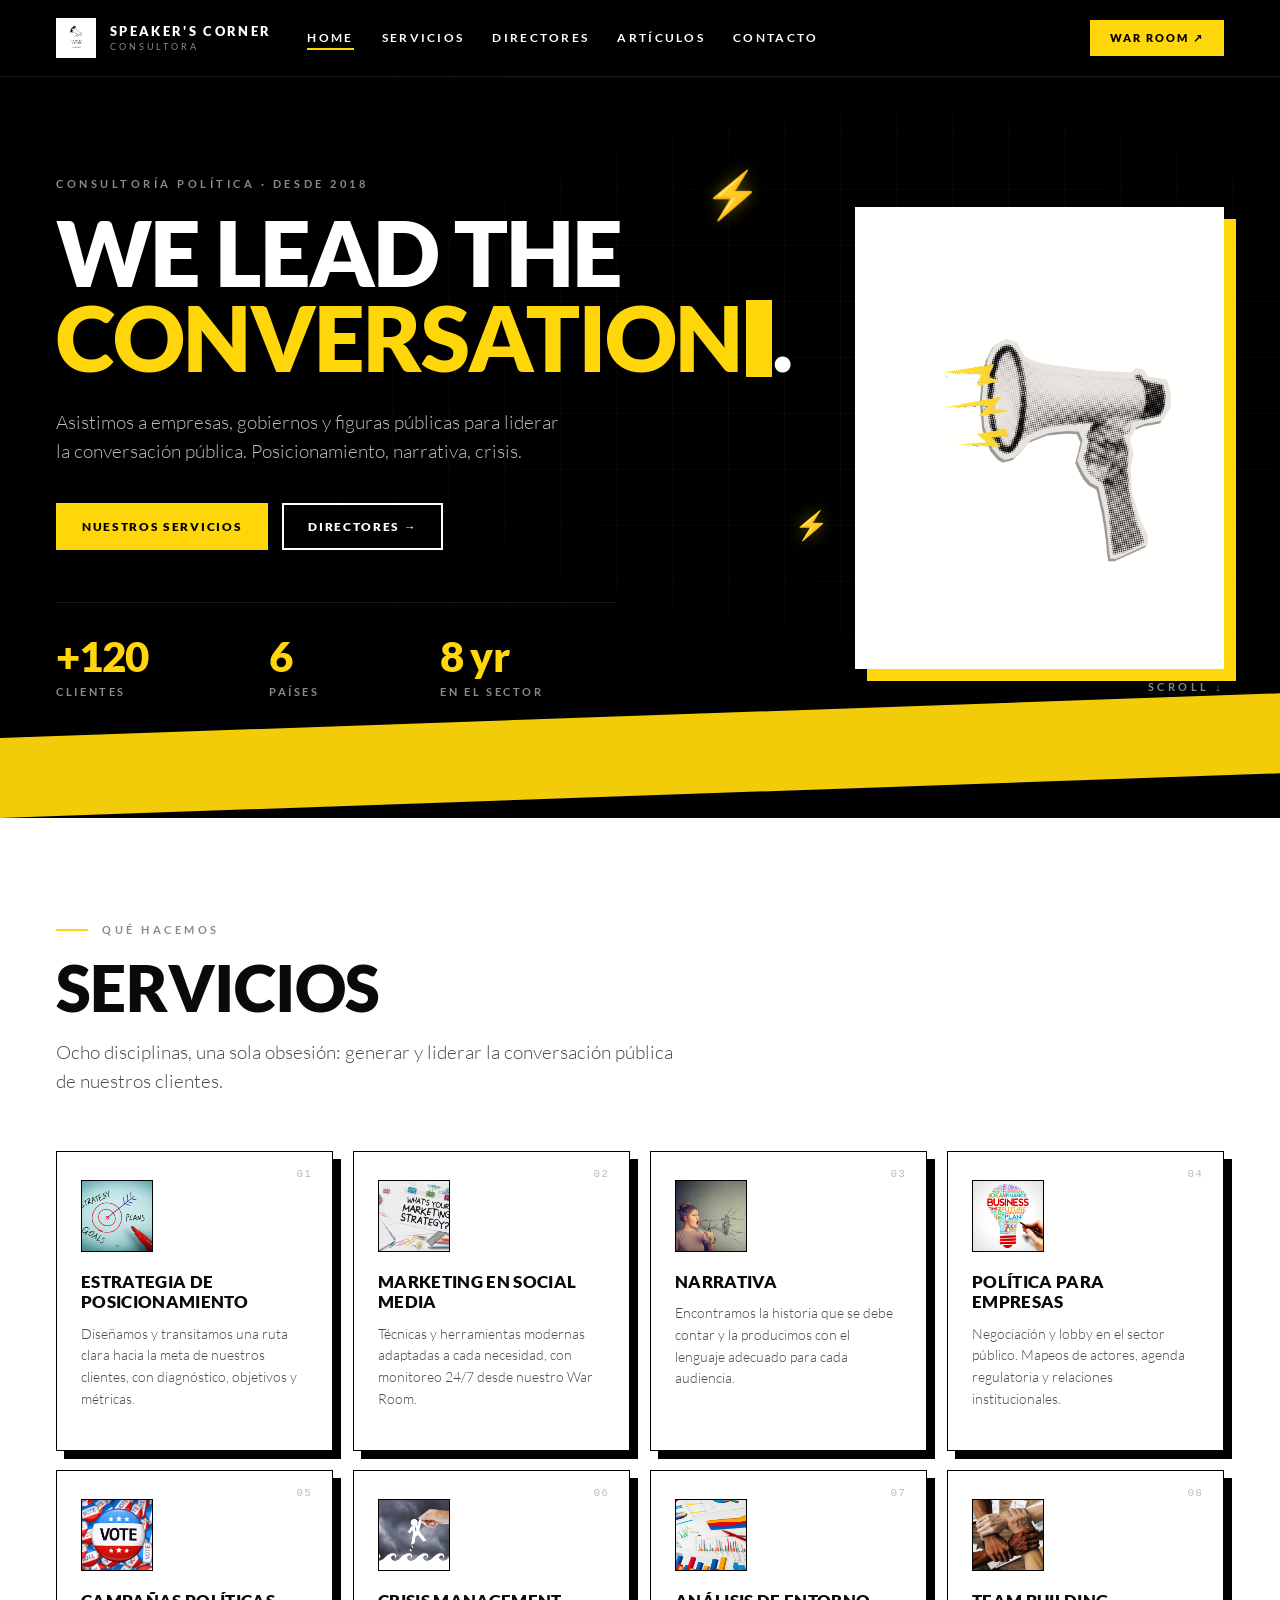
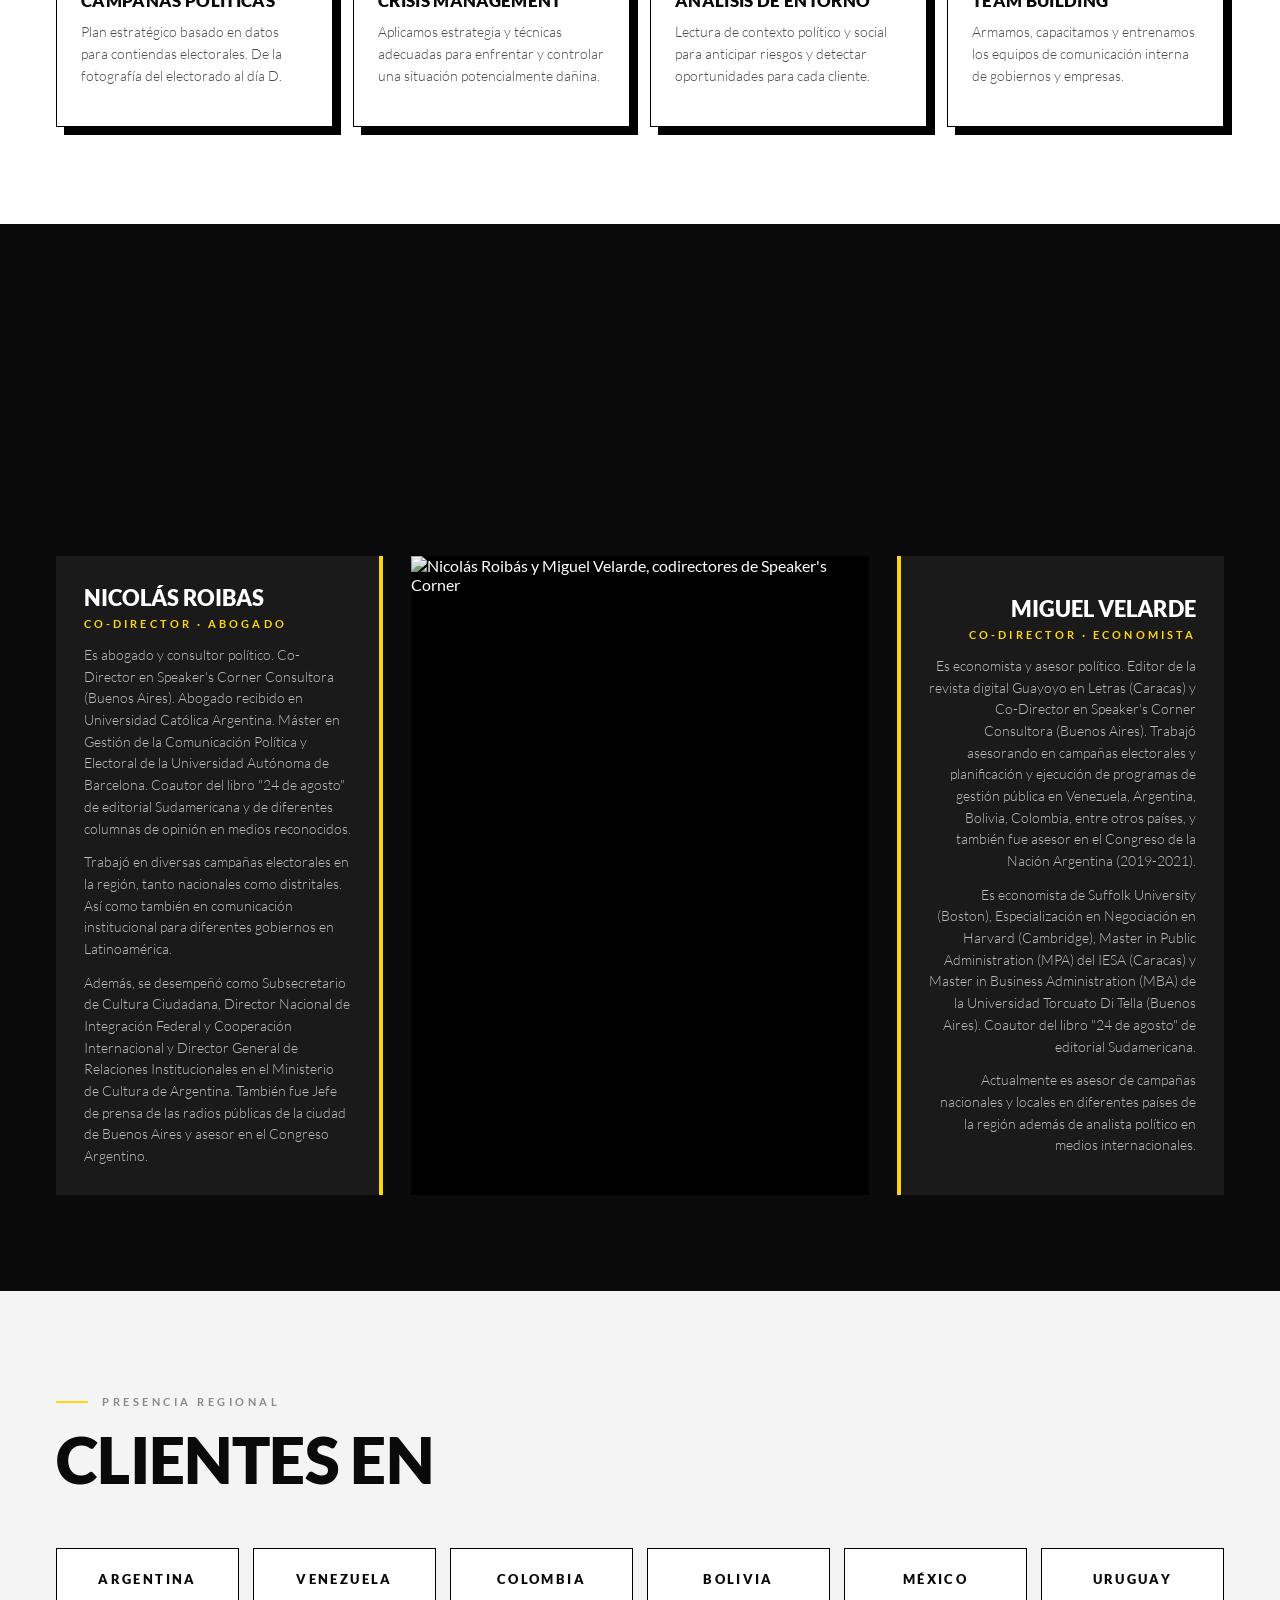
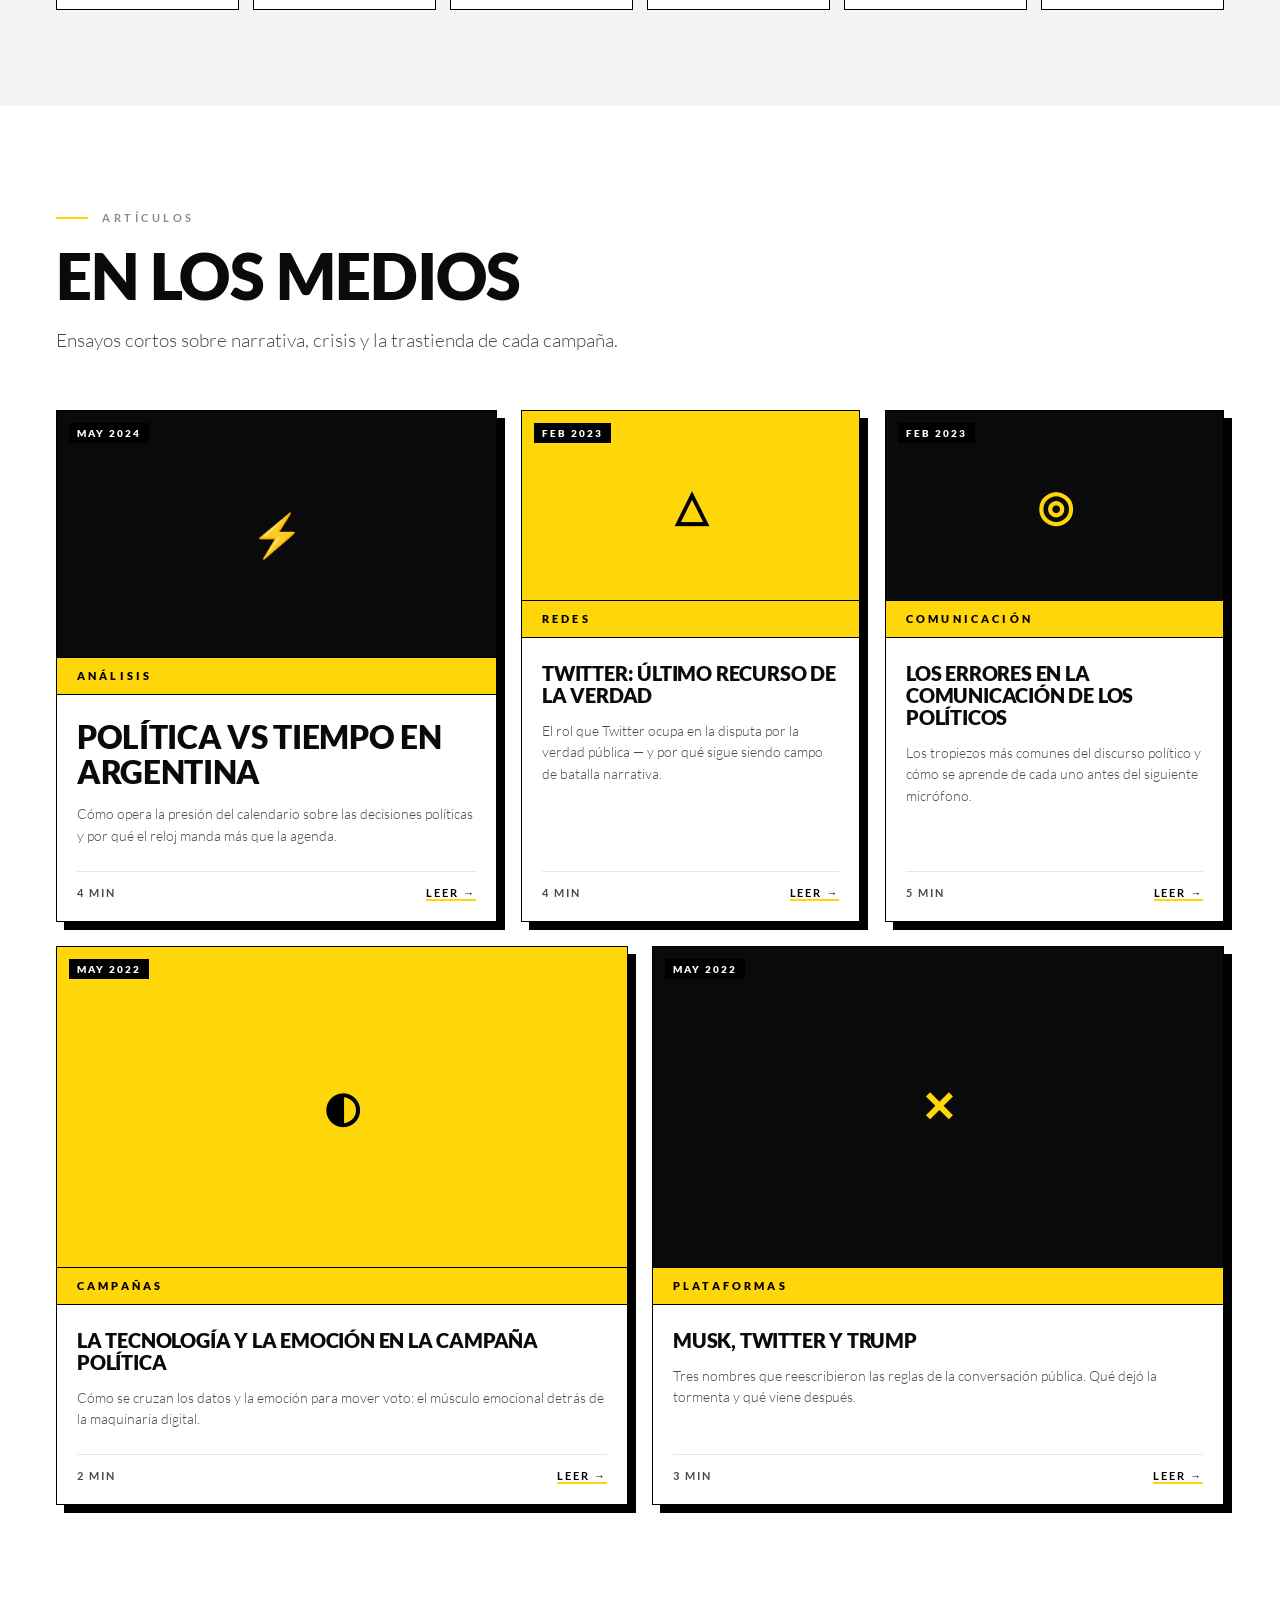
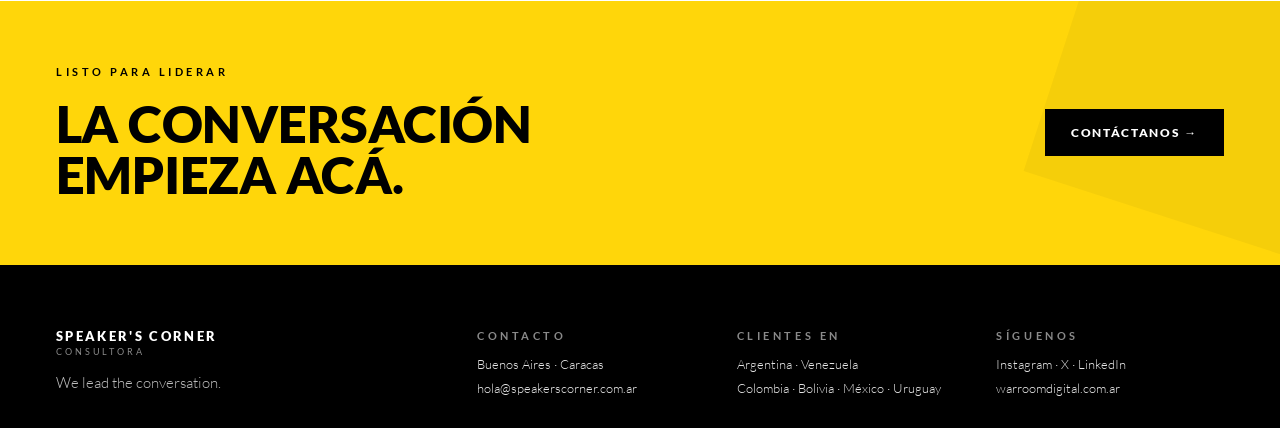
==== commit e45deb9f: "Bios completas de Nicolás Roibás y Miguel Velarde Reemplazar las bios resumidas por las versiones la" ====
--- a/index.html
+++ b/index.html
@@ -157,7 +157,9 @@
     <article class="sc-dir-info sc-dir-info-left" data-reveal="left">
       <h3>NICOLÁS ROIBAS</h3>
       <div class="sc-dir-role">CO-DIRECTOR · ABOGADO</div>
-      <p>Abogado (UCA) y consultor político. Máster en Gestión de la Comunicación Política (Universidad Autónoma de Barcelona). Experiencia en campañas electorales y comunicación institucional. Fue Subsecretario de Cultura Ciudadana y Director Nacional de Integración Federal. Coautor del libro "24 de agosto".</p>
+      <p>Es abogado y consultor político. Co-Director en Speaker's Corner Consultora (Buenos Aires). Abogado recibido en Universidad Católica Argentina. Máster en Gestión de la Comunicación Política y Electoral de la Universidad Autónoma de Barcelona. Coautor del libro "24 de agosto" de editorial Sudamericana y de diferentes columnas de opinión en medios reconocidos.</p>
+      <p>Trabajó en diversas campañas electorales en la región, tanto nacionales como distritales. Así como también en comunicación institucional para diferentes gobiernos en Latinoamérica.</p>
+      <p>Además, se desempeñó como Subsecretario de Cultura Ciudadana, Director Nacional de Integración Federal y Cooperación Internacional y Director General de Relaciones Institucionales en el Ministerio de Cultura de Argentina. También fue Jefe de prensa de las radios públicas de la ciudad de Buenos Aires y asesor en el Congreso Argentino.</p>
     </article>
     <div class="sc-dir-photo-full" data-reveal="scale" style="--d:80ms">
       <img src="./assets/directores.jpg" alt="Nicolás Roibás y Miguel Velarde, codirectores de Speaker's Corner">
@@ -165,7 +167,9 @@
     <article class="sc-dir-info sc-dir-info-right" data-reveal="right" style="--d:160ms">
       <h3>MIGUEL VELARDE</h3>
       <div class="sc-dir-role">CO-DIRECTOR · ECONOMISTA</div>
-      <p>Economista (Suffolk University), MPA (IESA), MBA (Universidad Torcuato Di Tella). Editor de la revista Guayoyo en Letras y analista político. Asesorías en Venezuela, Argentina, Bolivia y Colombia, y trabajo en el Congreso argentino. Coautor del libro "24 de agosto".</p>
+      <p>Es economista y asesor político. Editor de la revista digital Guayoyo en Letras (Caracas) y Co-Director en Speaker's Corner Consultora (Buenos Aires). Trabajó asesorando en campañas electorales y planificación y ejecución de programas de gestión pública en Venezuela, Argentina, Bolivia, Colombia, entre otros países, y también fue asesor en el Congreso de la Nación Argentina (2019-2021).</p>
+      <p>Es economista de Suffolk University (Boston), Especialización en Negociación en Harvard (Cambridge), Master in Public Administration (MPA) del IESA (Caracas) y Master in Business Administration (MBA) de la Universidad Torcuato Di Tella (Buenos Aires). Coautor del libro "24 de agosto" de editorial Sudamericana.</p>
+      <p>Actualmente es asesor de campañas nacionales y locales en diferentes países de la región además de analista político en medios internacionales.</p>
     </article>
   </div>
 </section>
--- a/css/site.css
+++ b/css/site.css
@@ -442,6 +442,7 @@
   font-size: 14px; line-height: 1.55; color: #BDBDBD;
   font-weight: 300; margin: 0;
 }
+.sc-dir-info p + p { margin-top: 12px; }
 .sc-dir-photo-full {
   overflow: hidden;
   filter: grayscale(.55);
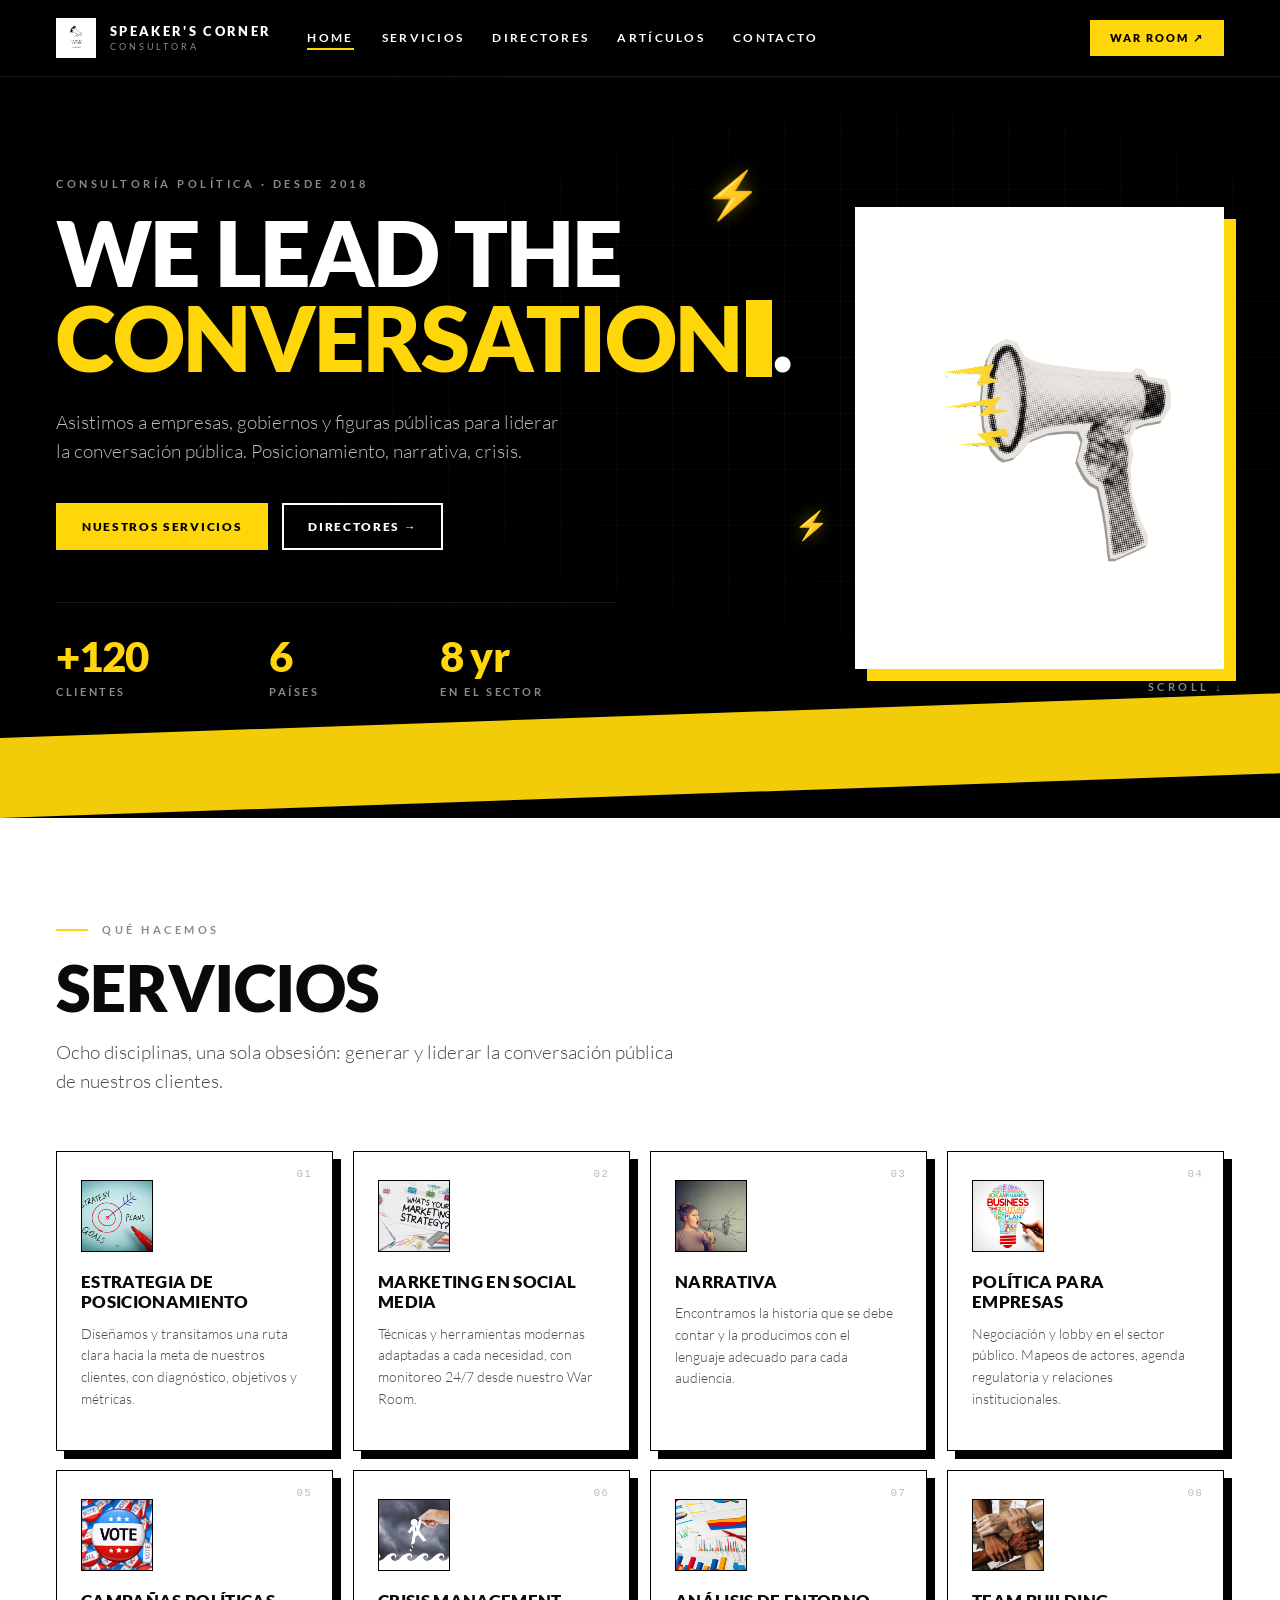
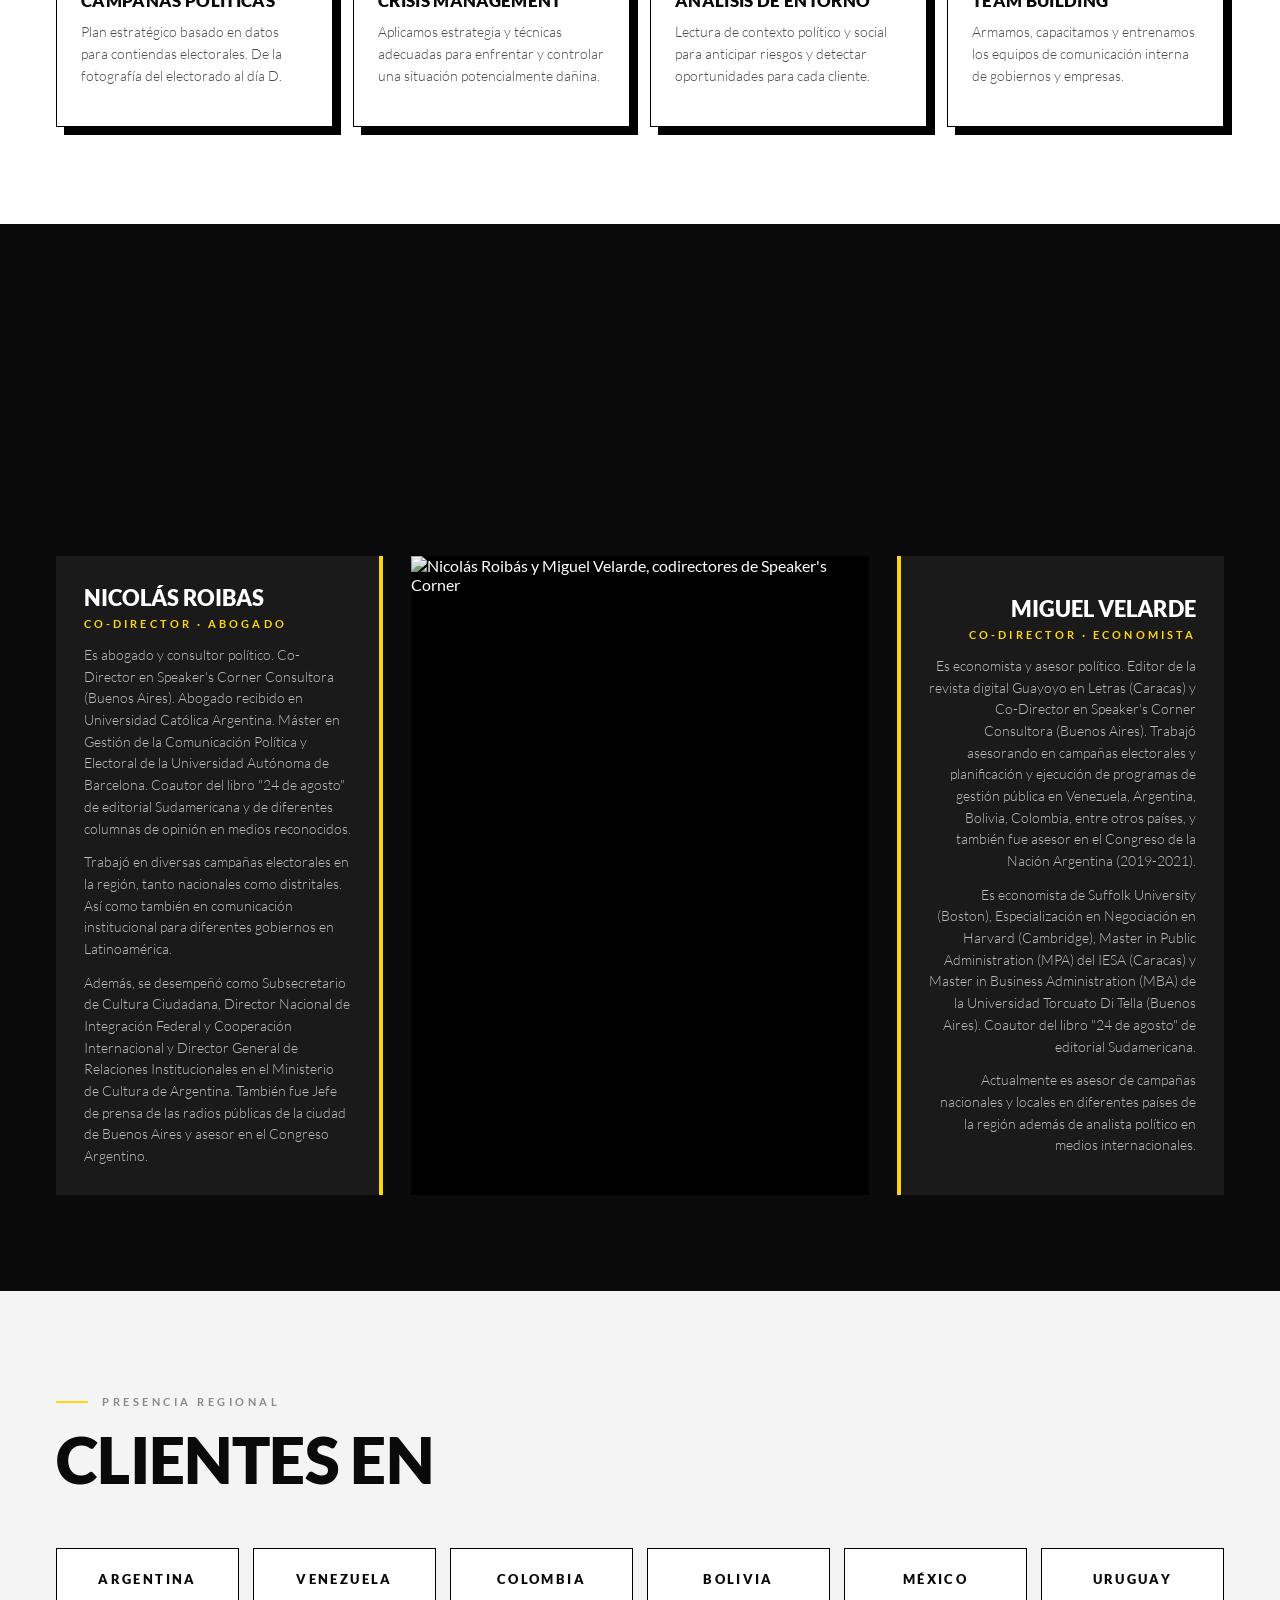
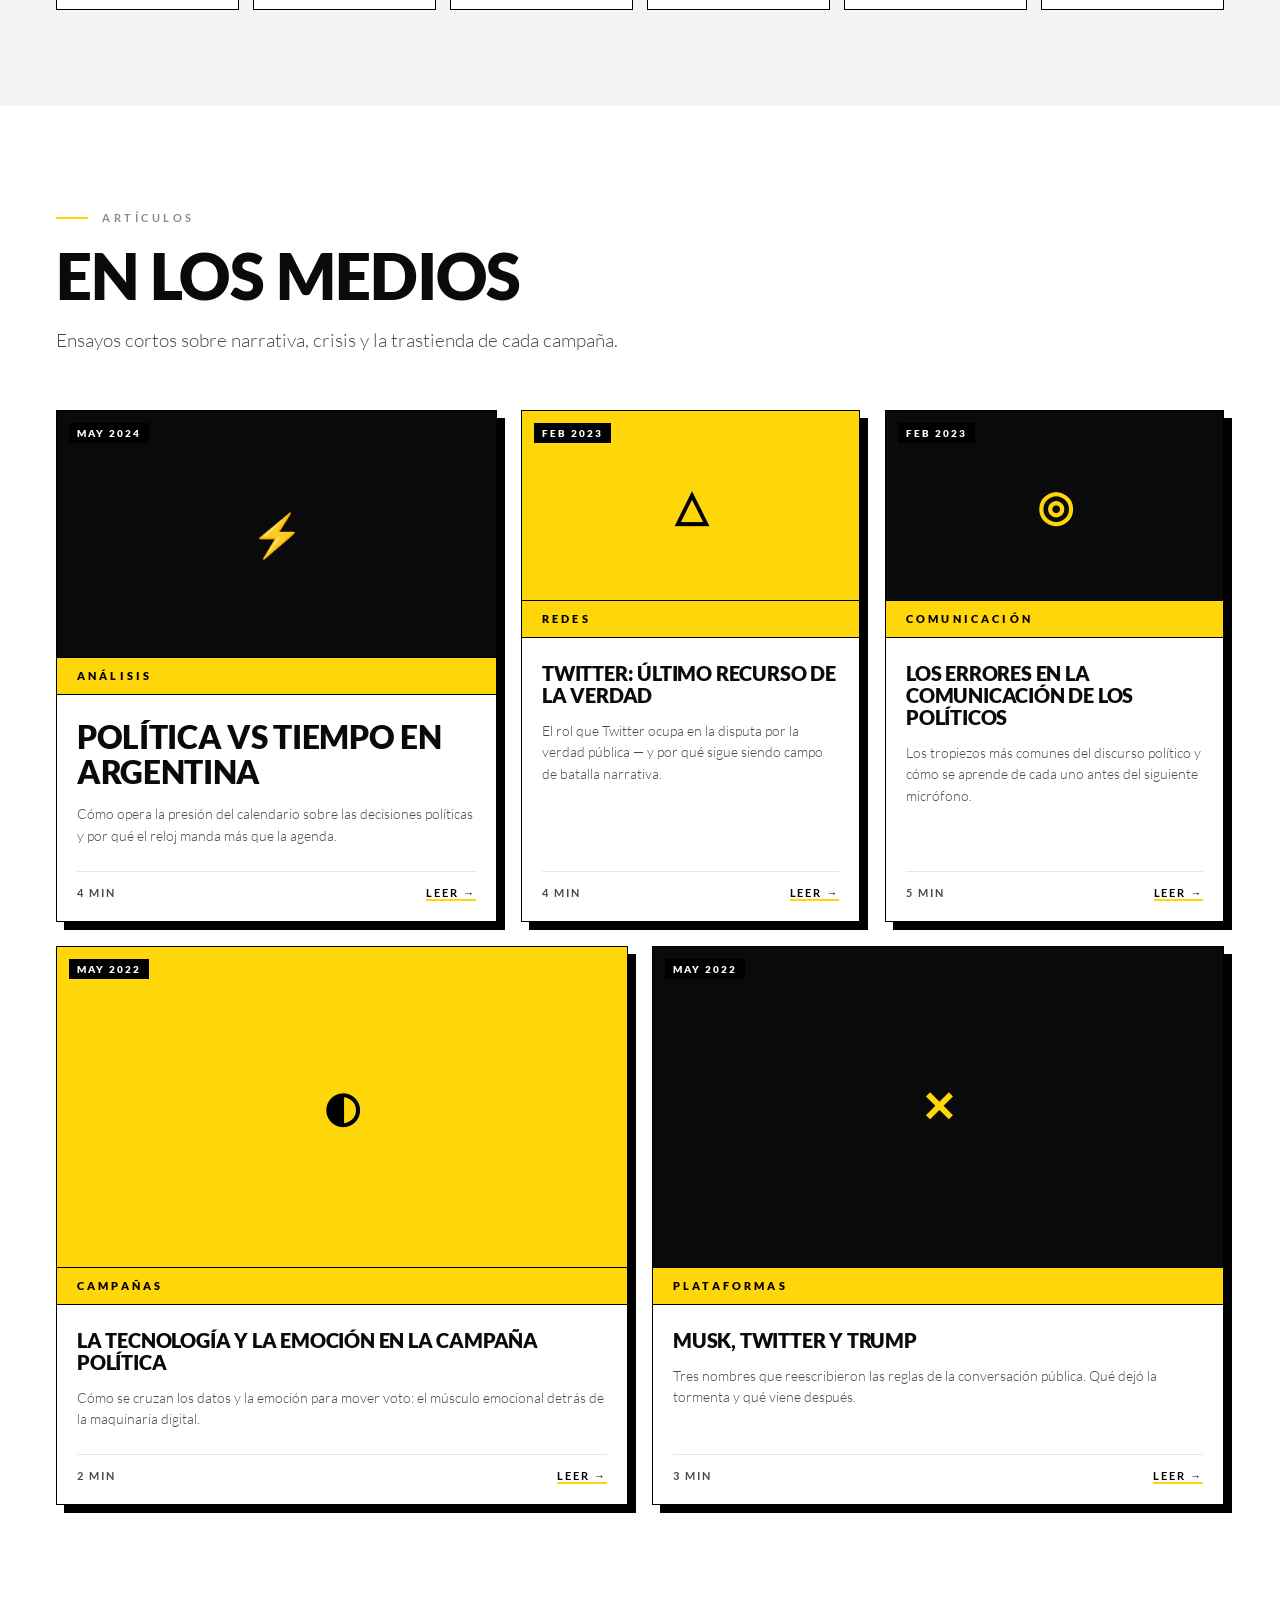
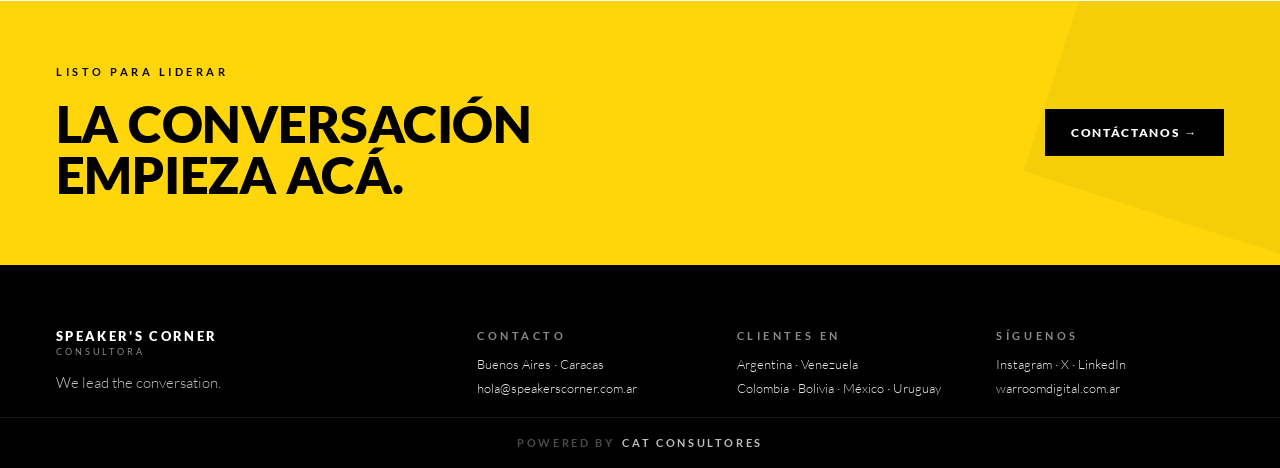
==== commit 94ffeb5d: "Footer: agregar barra "powered by CAT CONSULTORES" Banda inferior fina al pie del footer en home y e" ====
--- a/index.html
+++ b/index.html
@@ -313,6 +313,7 @@
       <p><a href="https://warroomdigital.com.ar" target="_blank" rel="noopener" style="color:#E5E5E5;text-decoration:none">warroomdigital.com.ar</a></p>
     </div>
   </div>
+  <div class="sc-powered">POWERED BY <a href="https://www.catconsultores.com.ar" target="_blank" rel="noopener">CAT CONSULTORES</a></div>
 </footer>
 
 <script src="./js/app.js"></script>
--- a/css/site.css
+++ b/css/site.css
@@ -815,6 +815,36 @@
 }
 
 /* ============================================================
+   FOOTER — barra "powered by" al pie
+   ============================================================ */
+.sc-footer { position: relative; padding-bottom: 72px; }
+.sc-powered {
+  position: absolute;
+  left: 0; right: 0; bottom: 0;
+  padding: 18px 56px;
+  border-top: 1px solid #1A1A1A;
+  display: flex;
+  justify-content: center;
+  align-items: center;
+  gap: 8px;
+  font-size: 11px;
+  font-weight: 700;
+  letter-spacing: .24em;
+  text-transform: uppercase;
+  color: #4A4A4A;
+}
+.sc-powered a {
+  color: #BDBDBD;
+  text-decoration: none;
+  border-bottom: 1px solid transparent;
+  transition: color .15s, border-color .15s;
+}
+.sc-powered a:hover { color: #FFD60A; border-bottom-color: #FFD60A; }
+@media (max-width: 760px) {
+  .sc-powered { padding: 16px 16px; font-size: 10px; letter-spacing: .18em; }
+}
+
+/* ============================================================
    ARTICLE PAGES — layout editorial para posts individuales
    ============================================================ */
 .sc-post-hero {
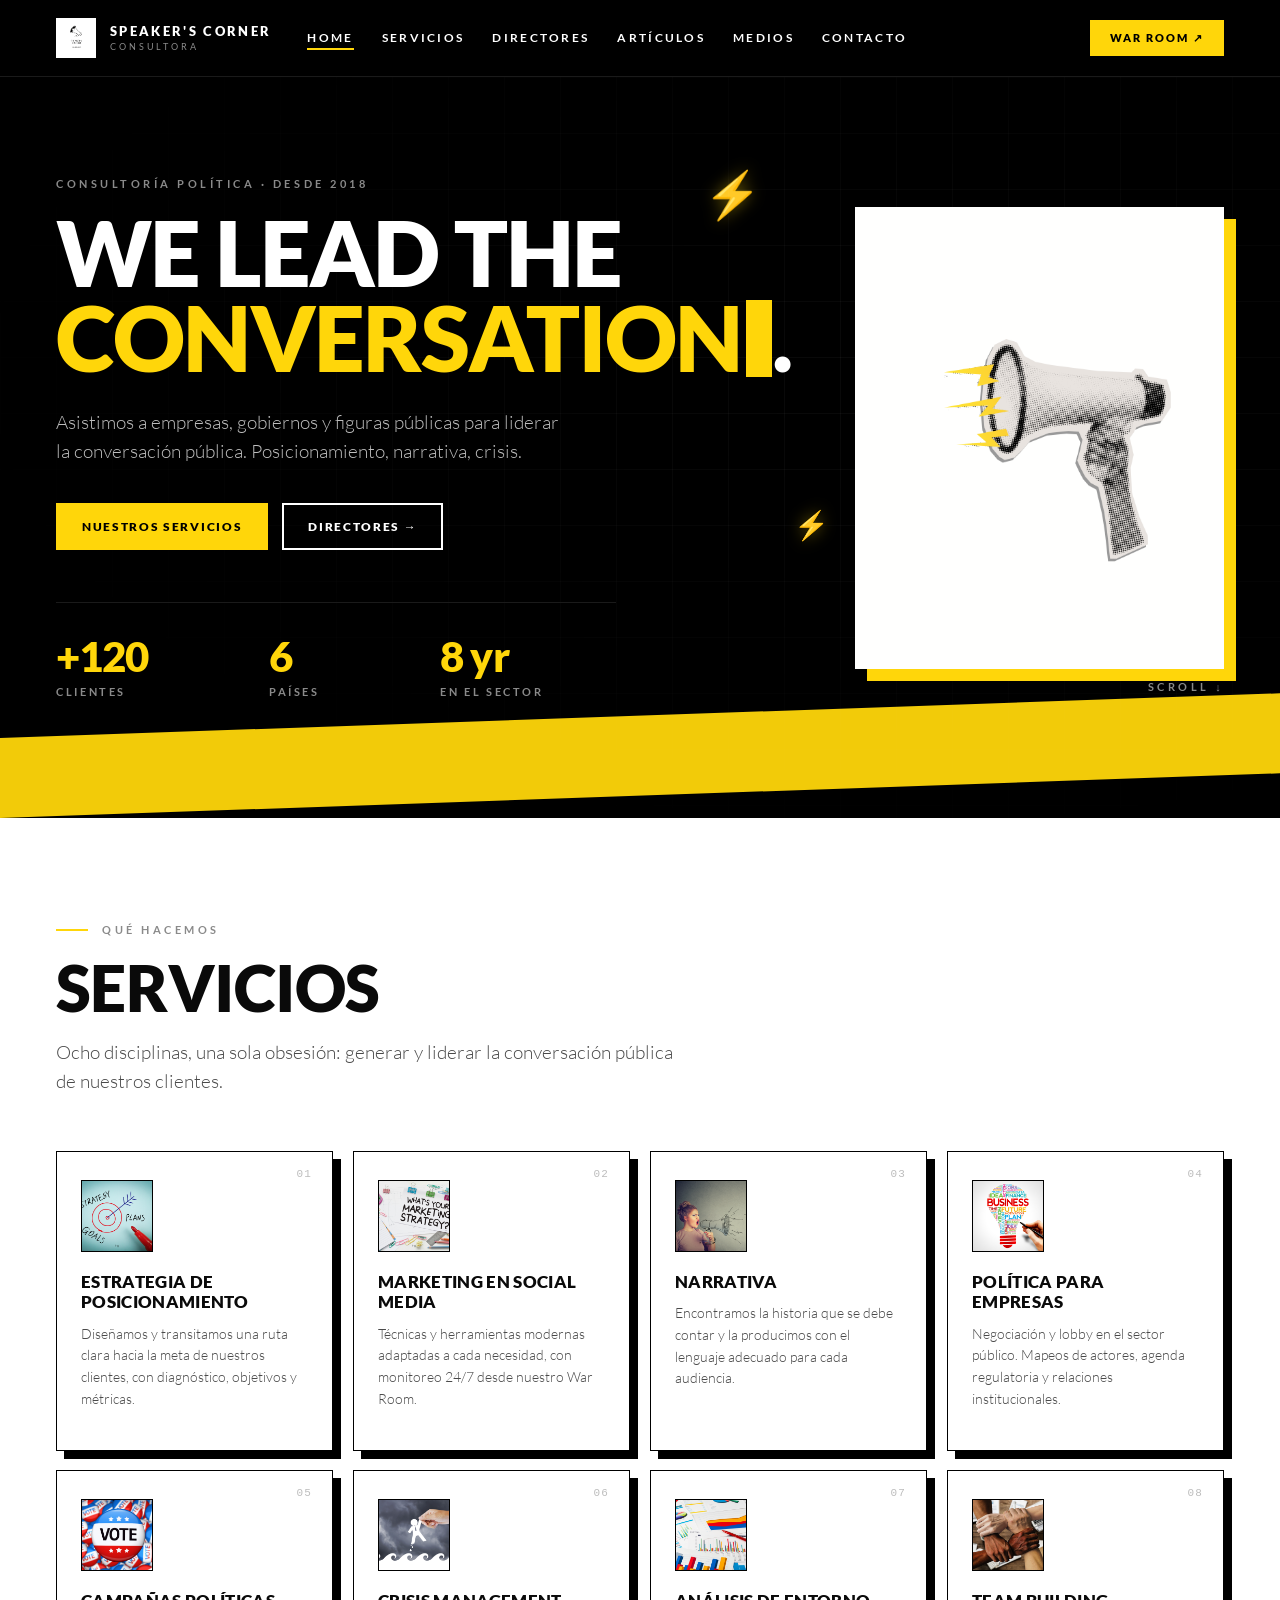
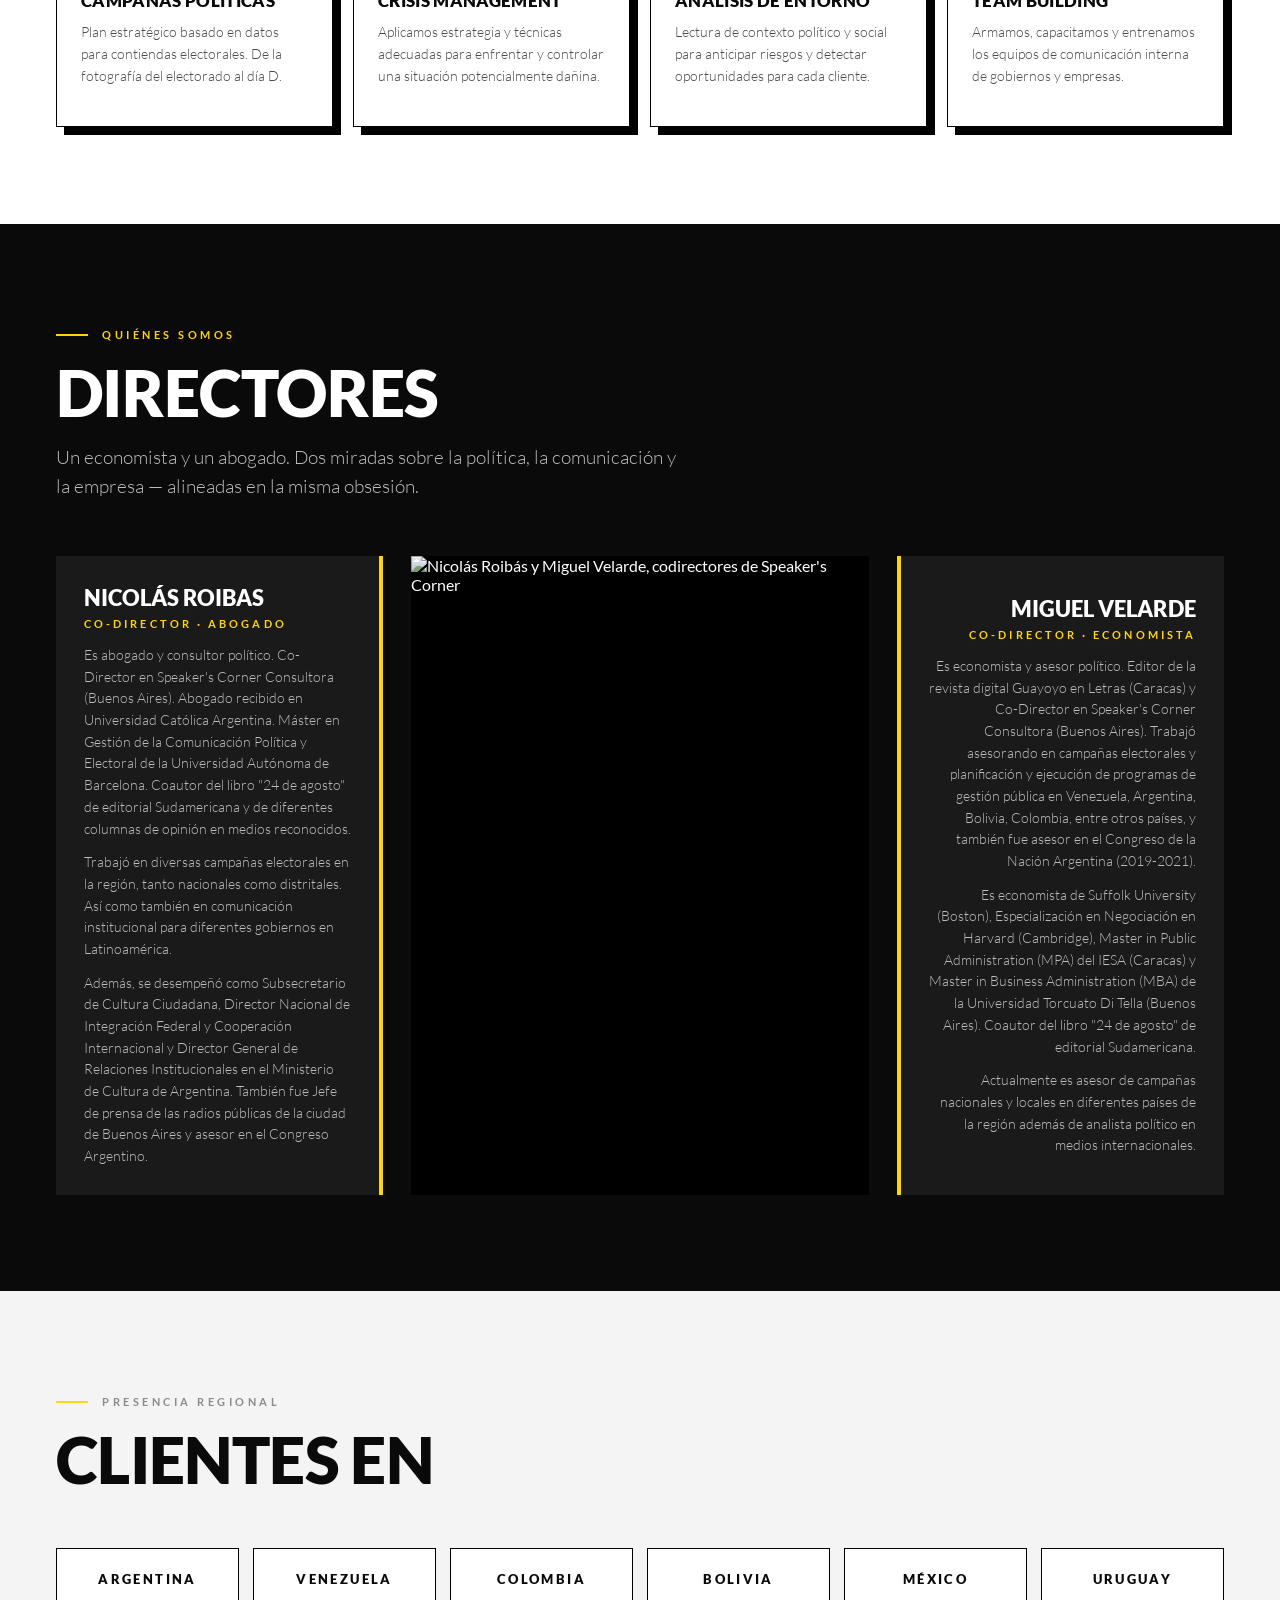
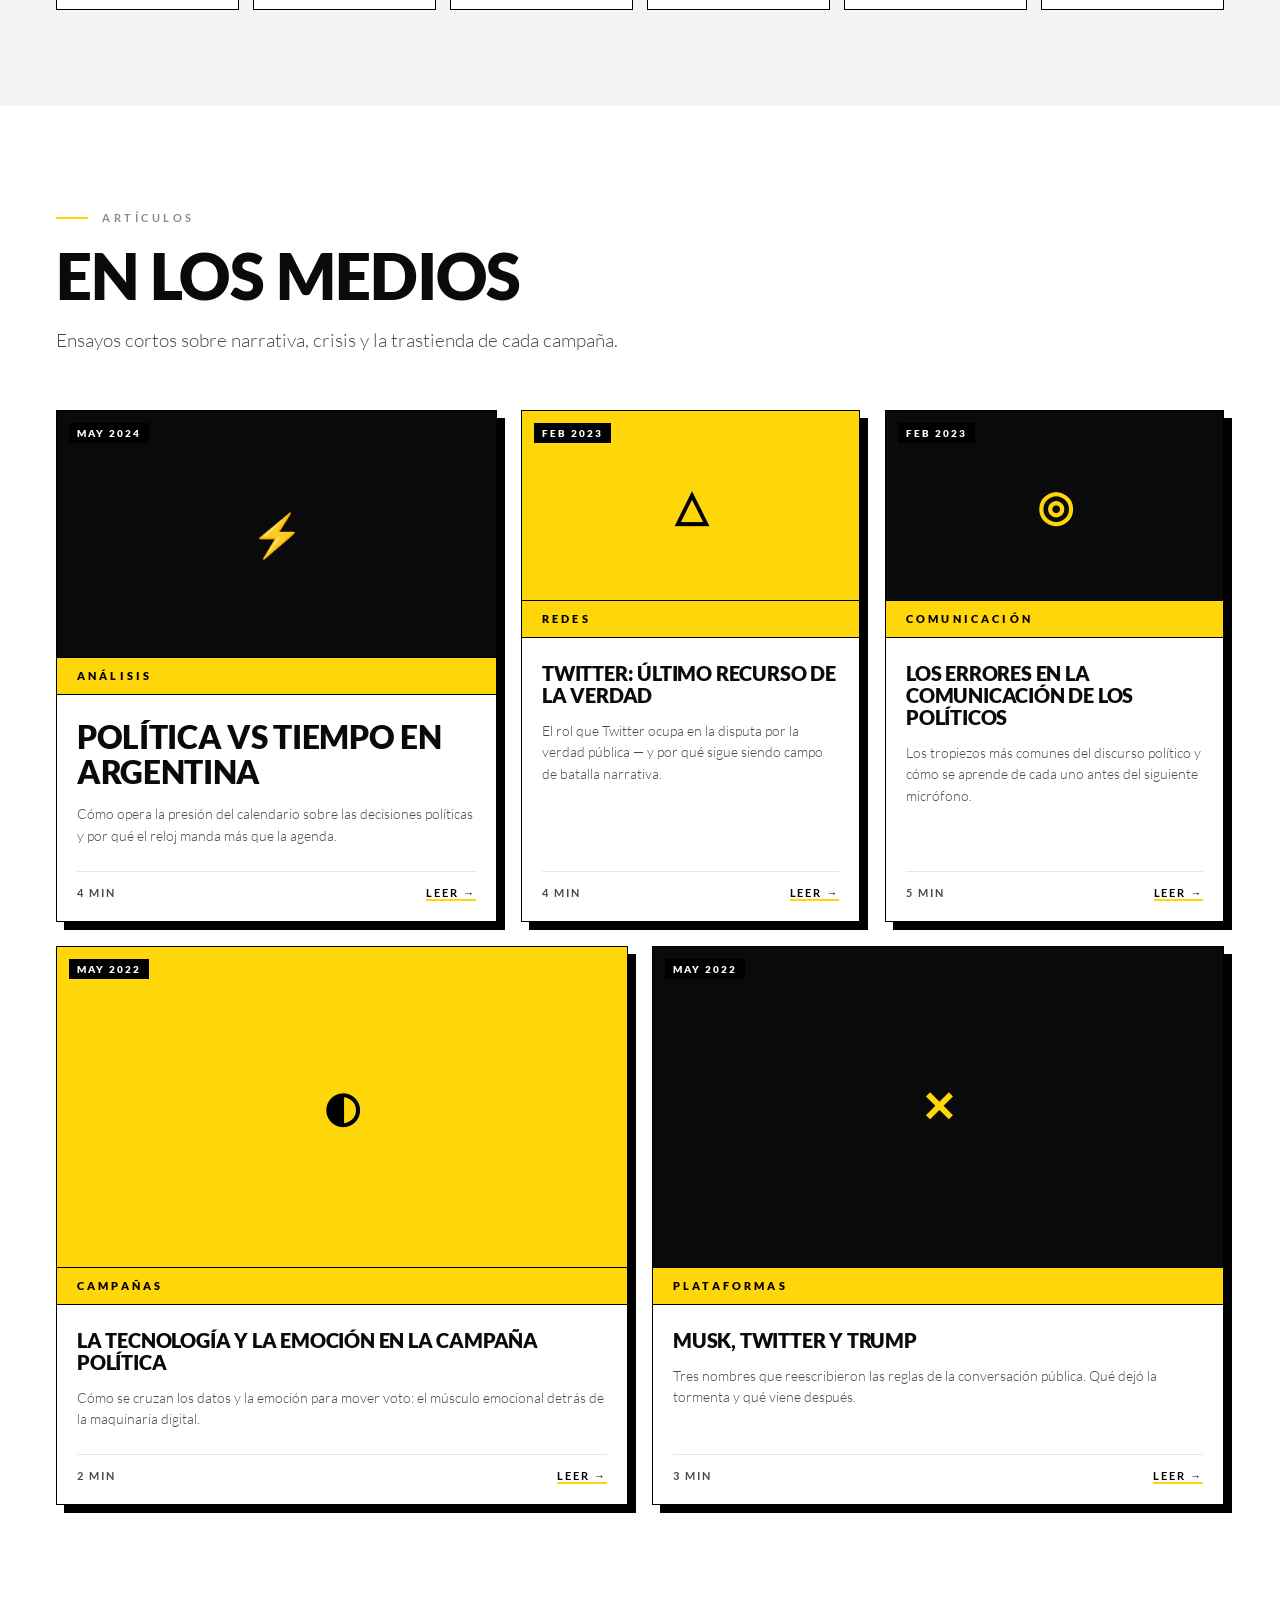
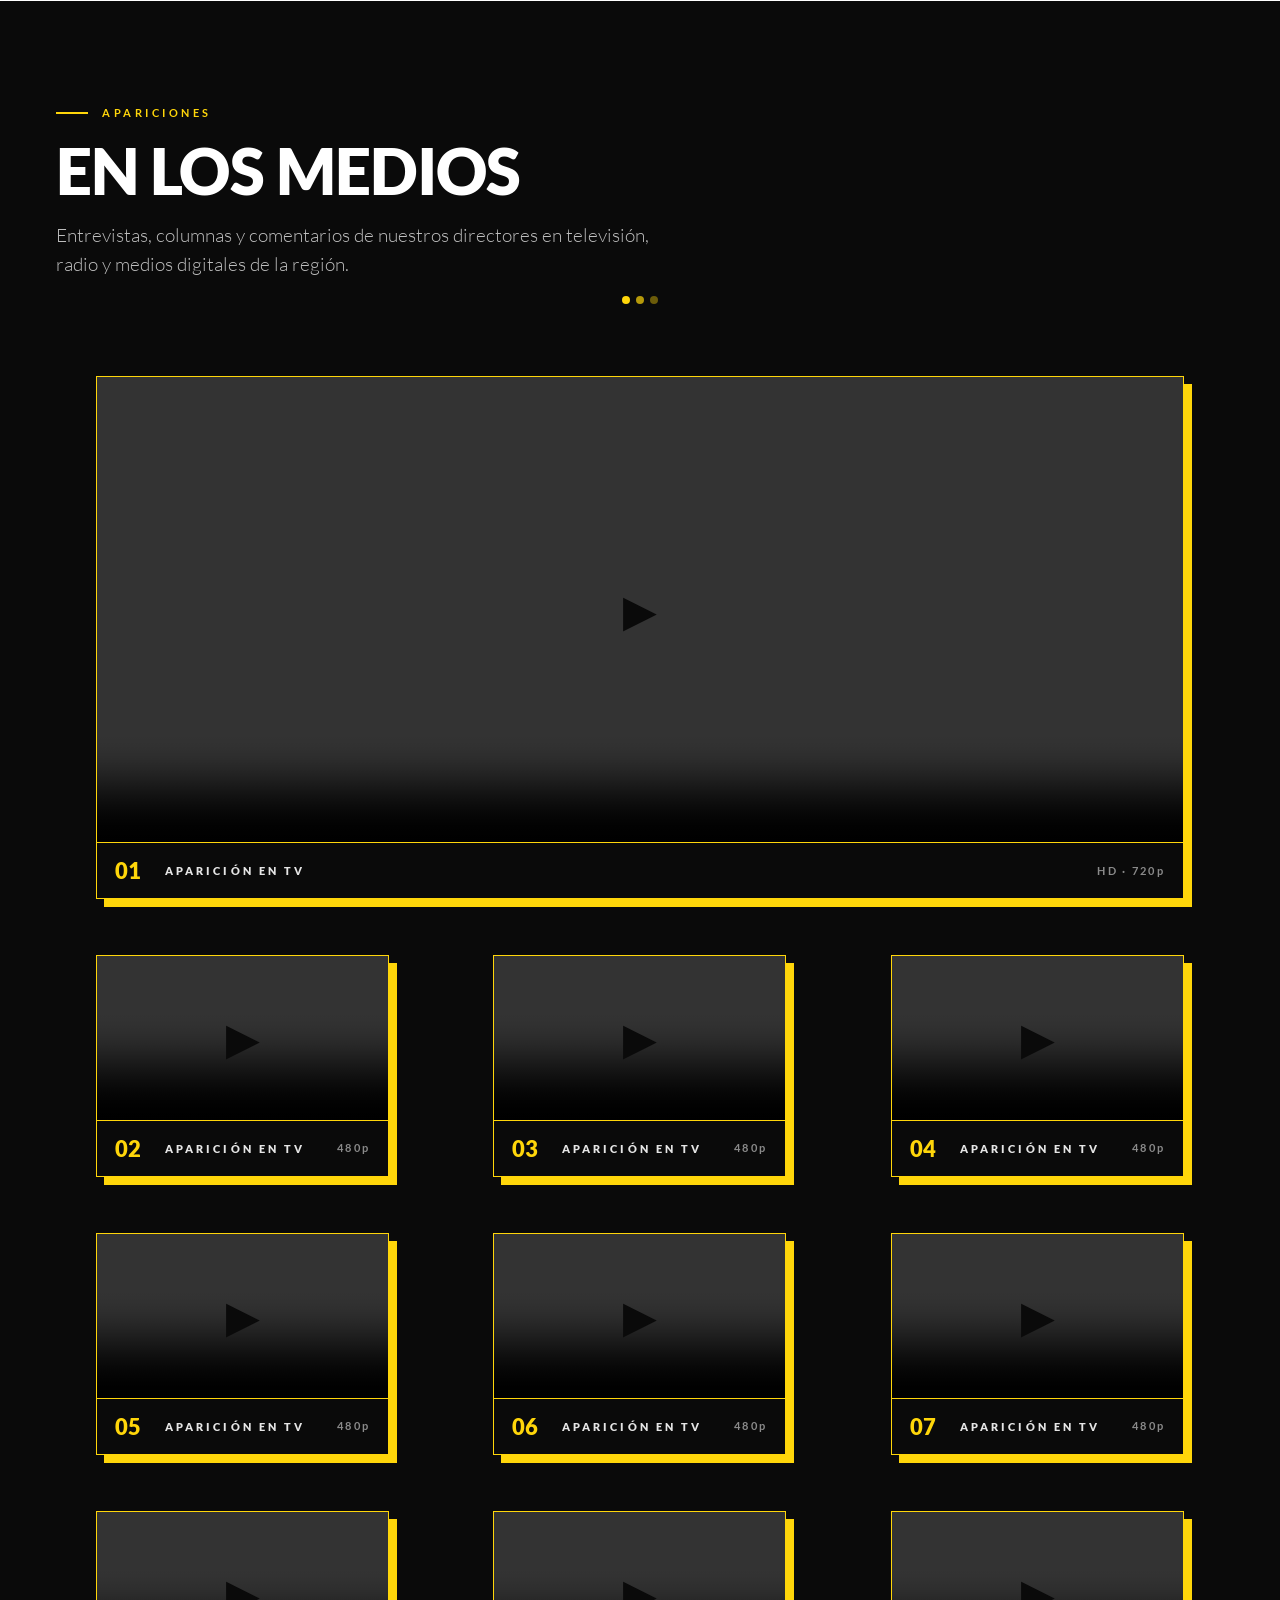
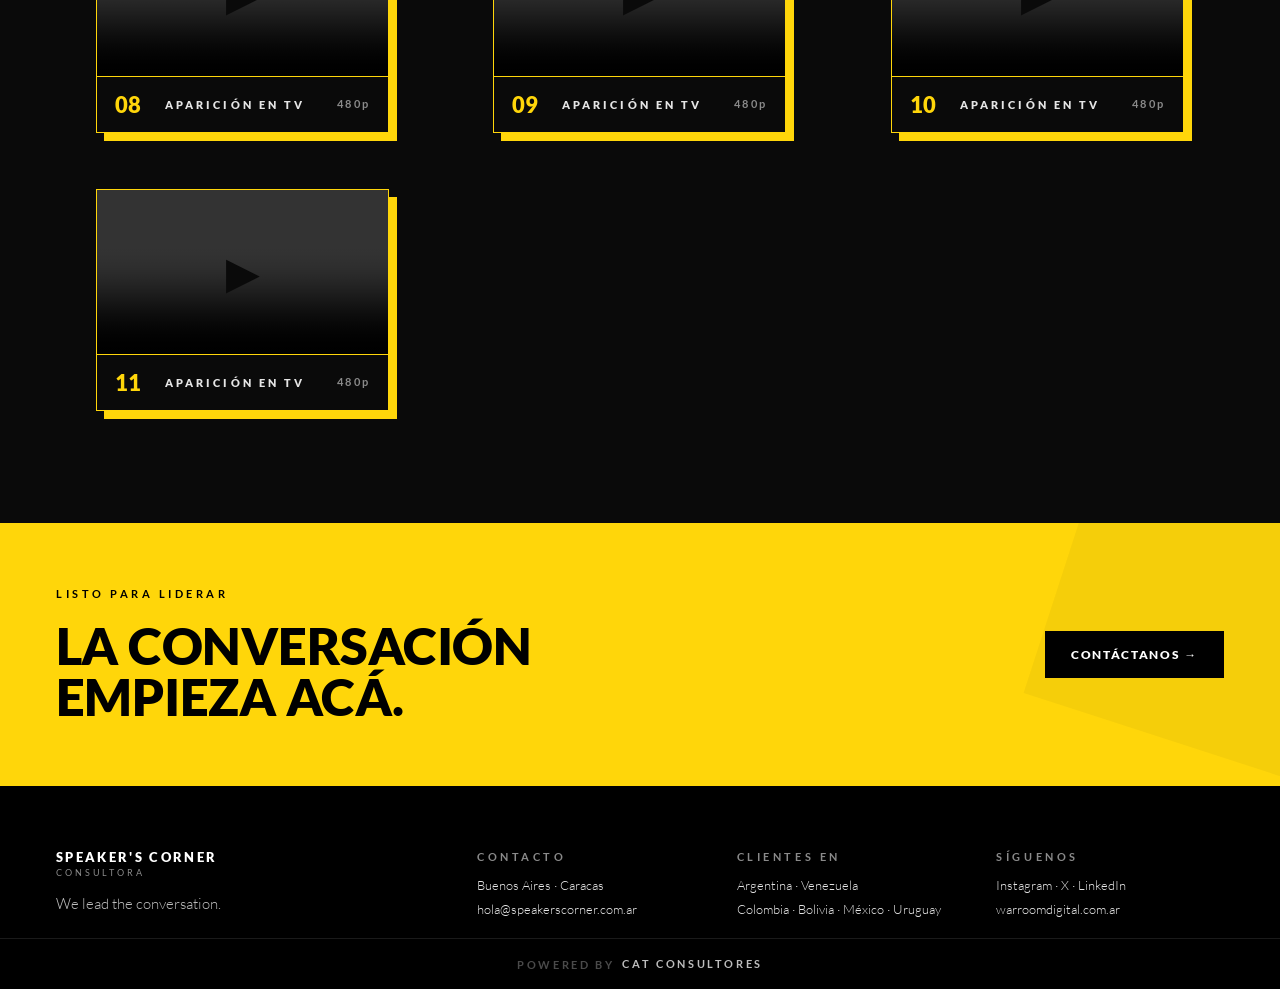
==== commit d4d7fd45: "Agregar sección "EN LOS MEDIOS" con las 11 apariciones en TV Scrape de about-4 del sitio viejo (Wix)" ====
--- a/index.html
+++ b/index.html
@@ -29,6 +29,7 @@
     <a href="#servicios"  class="sc-nav-link"        data-nav="servicios">SERVICIOS</a>
     <a href="#directores" class="sc-nav-link"        data-nav="directores">DIRECTORES</a>
     <a href="#articulos"  class="sc-nav-link"        data-nav="articulos">ARTÍCULOS</a>
+    <a href="#medios"     class="sc-nav-link"        data-nav="medios">MEDIOS</a>
     <a href="#contacto"   class="sc-nav-link"        data-nav="contacto">CONTACTO</a>
   </div>
   <a class="sc-nav-cta" href="https://warroomdigital.com.ar" target="_blank" rel="noopener">WAR ROOM ↗</a>
@@ -277,6 +278,152 @@
 
 </section>
 
+<!-- ===================== MEDIA APPEARANCES ===================== -->
+<section class="sc-section sc-section-dark" id="medios">
+  <div class="sc-section-head">
+    <div class="sc-eyebrow" style="color:#FFD60A" data-reveal>APARICIONES</div>
+    <h2 class="sc-section-title" data-reveal style="--d:100ms">EN LOS MEDIOS</h2>
+    <p class="sc-section-lead" data-reveal style="--d:200ms">
+      Entrevistas, columnas y comentarios de nuestros directores en televisión, radio y medios digitales de la región.
+    </p>
+    <div class="sc-medios-dots" data-reveal style="--d:280ms"><span></span><span></span><span></span></div>
+  </div>
+
+  <div class="sc-medios-grid">
+    <figure class="sc-medio feature" data-reveal style="--d:0ms">
+      <div class="sc-medio-frame">
+        <video preload="metadata" playsinline controls muted
+               src="https://video.wixstatic.com/video/4d0afb_32939a1a8fb7486d93fe068001b270cd/720p/mp4/file.mp4"></video>
+      </div>
+      <figcaption class="sc-medio-cap">
+        <span class="sc-medio-n">01</span>
+        <span class="sc-medio-label">APARICIÓN EN TV</span>
+        <span class="sc-medio-dur">HD · 720p</span>
+      </figcaption>
+    </figure>
+
+    <figure class="sc-medio" data-reveal style="--d:60ms">
+      <div class="sc-medio-frame">
+        <video preload="metadata" playsinline controls muted
+               src="https://video.wixstatic.com/video/4d0afb_33d93a6ec7b04b93af515f3211ed24f6/480p/mp4/file.mp4"></video>
+      </div>
+      <figcaption class="sc-medio-cap">
+        <span class="sc-medio-n">02</span>
+        <span class="sc-medio-label">APARICIÓN EN TV</span>
+        <span class="sc-medio-dur">480p</span>
+      </figcaption>
+    </figure>
+
+    <figure class="sc-medio" data-reveal style="--d:120ms">
+      <div class="sc-medio-frame">
+        <video preload="metadata" playsinline controls muted
+               src="https://video.wixstatic.com/video/4d0afb_3a7f0ed293934a3983c86161c44a8a89/480p/mp4/file.mp4"></video>
+      </div>
+      <figcaption class="sc-medio-cap">
+        <span class="sc-medio-n">03</span>
+        <span class="sc-medio-label">APARICIÓN EN TV</span>
+        <span class="sc-medio-dur">480p</span>
+      </figcaption>
+    </figure>
+
+    <figure class="sc-medio" data-reveal style="--d:180ms">
+      <div class="sc-medio-frame">
+        <video preload="metadata" playsinline controls muted
+               src="https://video.wixstatic.com/video/4d0afb_5d76027af53c43b4bdf3dddc3c37214e/480p/mp4/file.mp4"></video>
+      </div>
+      <figcaption class="sc-medio-cap">
+        <span class="sc-medio-n">04</span>
+        <span class="sc-medio-label">APARICIÓN EN TV</span>
+        <span class="sc-medio-dur">480p</span>
+      </figcaption>
+    </figure>
+
+    <figure class="sc-medio" data-reveal style="--d:240ms">
+      <div class="sc-medio-frame">
+        <video preload="metadata" playsinline controls muted
+               src="https://video.wixstatic.com/video/4d0afb_cdc103d5a8354f01b629827bf8926dfb/480p/mp4/file.mp4"></video>
+      </div>
+      <figcaption class="sc-medio-cap">
+        <span class="sc-medio-n">05</span>
+        <span class="sc-medio-label">APARICIÓN EN TV</span>
+        <span class="sc-medio-dur">480p</span>
+      </figcaption>
+    </figure>
+
+    <figure class="sc-medio" data-reveal style="--d:300ms">
+      <div class="sc-medio-frame">
+        <video preload="metadata" playsinline controls muted
+               src="https://video.wixstatic.com/video/4d0afb_e0de263c76264a1ab8b07d288386d204/480p/mp4/file.mp4"></video>
+      </div>
+      <figcaption class="sc-medio-cap">
+        <span class="sc-medio-n">06</span>
+        <span class="sc-medio-label">APARICIÓN EN TV</span>
+        <span class="sc-medio-dur">480p</span>
+      </figcaption>
+    </figure>
+
+    <figure class="sc-medio" data-reveal style="--d:360ms">
+      <div class="sc-medio-frame">
+        <video preload="metadata" playsinline controls muted
+               src="https://video.wixstatic.com/video/4d0afb_467cb51785fc410c9e2c0b5df8e49a62/480p/mp4/file.mp4"></video>
+      </div>
+      <figcaption class="sc-medio-cap">
+        <span class="sc-medio-n">07</span>
+        <span class="sc-medio-label">APARICIÓN EN TV</span>
+        <span class="sc-medio-dur">480p</span>
+      </figcaption>
+    </figure>
+
+    <figure class="sc-medio" data-reveal style="--d:420ms">
+      <div class="sc-medio-frame">
+        <video preload="metadata" playsinline controls muted
+               src="https://video.wixstatic.com/video/4d0afb_9dddd10a2cd744f7a3115c621b278fe4/480p/mp4/file.mp4"></video>
+      </div>
+      <figcaption class="sc-medio-cap">
+        <span class="sc-medio-n">08</span>
+        <span class="sc-medio-label">APARICIÓN EN TV</span>
+        <span class="sc-medio-dur">480p</span>
+      </figcaption>
+    </figure>
+
+    <figure class="sc-medio" data-reveal style="--d:0ms">
+      <div class="sc-medio-frame">
+        <video preload="metadata" playsinline controls muted
+               src="https://video.wixstatic.com/video/4d0afb_eec1f9ab908a4dc0a253e1c9c15a5883/480p/mp4/file.mp4"></video>
+      </div>
+      <figcaption class="sc-medio-cap">
+        <span class="sc-medio-n">09</span>
+        <span class="sc-medio-label">APARICIÓN EN TV</span>
+        <span class="sc-medio-dur">480p</span>
+      </figcaption>
+    </figure>
+
+    <figure class="sc-medio" data-reveal style="--d:60ms">
+      <div class="sc-medio-frame">
+        <video preload="metadata" playsinline controls muted
+               src="https://video.wixstatic.com/video/4d0afb_aac58b2e09214d21908d230551401d12/480p/mp4/file.mp4"></video>
+      </div>
+      <figcaption class="sc-medio-cap">
+        <span class="sc-medio-n">10</span>
+        <span class="sc-medio-label">APARICIÓN EN TV</span>
+        <span class="sc-medio-dur">480p</span>
+      </figcaption>
+    </figure>
+
+    <figure class="sc-medio" data-reveal style="--d:120ms">
+      <div class="sc-medio-frame">
+        <video preload="metadata" playsinline controls muted
+               src="https://video.wixstatic.com/video/4d0afb_fce6b6ef040a4d12ae9b29dbd4e73533/480p/mp4/file.mp4"></video>
+      </div>
+      <figcaption class="sc-medio-cap">
+        <span class="sc-medio-n">11</span>
+        <span class="sc-medio-label">APARICIÓN EN TV</span>
+        <span class="sc-medio-dur">480p</span>
+      </figcaption>
+    </figure>
+  </div>
+</section>
+
 <!-- ===================== CONTACT STRIP ===================== -->
 <section class="sc-contact" id="contacto">
   <div class="sc-contact-inner">
--- a/css/site.css
+++ b/css/site.css
@@ -731,7 +731,7 @@
   }
   .sc-hero-stat-n { font-size: 28px; }
   .sc-hero-stat-l { font-size: 9.5px; letter-spacing: .18em; }
-  .sc-hero-art { max-width: 320px; margin: 0 auto; }
+  .sc-hero-art { max-width: 160px; margin: 0 auto; }
   .sc-bolt.b1 { font-size: 32px; }
   .sc-bolt.b2 { font-size: 22px; }
   .sc-bolt.b3 { font-size: 26px; left: 80%; }
@@ -1027,3 +1027,115 @@
   .sc-post-meta { gap: 14px; }
   .sc-post-meta span:not(:last-child)::after { margin-left: 14px; }
 }
+
+/* ============================================================
+   EN LOS MEDIOS — grilla de videos de apariciones
+   Mismo lenguaje que los article cards pero sobre fondo dark
+   y con borde/sombra en amarillo para resaltar.
+   ============================================================ */
+.sc-medios-grid {
+  max-width: 1280px;
+  margin: 0 auto;
+  display: grid;
+  grid-template-columns: repeat(3, 1fr);
+  gap: 24px;
+}
+.sc-medios-grid .sc-medio.feature { grid-column: 1 / -1; }
+.sc-medios-grid .sc-medio.feature .sc-medio-frame { aspect-ratio: 21 / 9; }
+
+.sc-medio {
+  background: #0F0F0F;
+  border: 1.5px solid #FFD60A;
+  box-shadow: 8px 8px 0 0 #FFD60A;
+  transition: transform .2s cubic-bezier(.2,.7,.2,1), box-shadow .2s cubic-bezier(.2,.7,.2,1);
+  display: flex;
+  flex-direction: column;
+  overflow: hidden;
+}
+.sc-medio:hover {
+  transform: translate(-2px, -2px);
+  box-shadow: 10px 10px 0 0 #FFD60A;
+}
+
+.sc-medio-frame {
+  position: relative;
+  aspect-ratio: 16 / 9;
+  background: #000;
+  overflow: hidden;
+}
+.sc-medio-frame video {
+  width: 100%;
+  height: 100%;
+  display: block;
+  object-fit: cover;
+  background: #000;
+}
+.sc-medio-frame::after {
+  content: "▶";
+  position: absolute;
+  inset: 0;
+  display: grid;
+  place-items: center;
+  font-size: 44px;
+  color: #0A0A0A;
+  background: rgba(255, 214, 10, 0);
+  pointer-events: none;
+  transition: background .2s;
+}
+.sc-medio:hover .sc-medio-frame::after { background: rgba(255, 214, 10, 0.18); }
+.sc-medio.is-playing .sc-medio-frame::after { display: none; }
+
+.sc-medio-cap {
+  padding: 14px 18px;
+  display: flex;
+  align-items: center;
+  gap: 14px;
+  border-top: 1.5px solid #FFD60A;
+  background: #0A0A0A;
+}
+.sc-medio-n {
+  font-weight: 900;
+  font-size: 22px;
+  color: #FFD60A;
+  letter-spacing: -.02em;
+  min-width: 36px;
+}
+.sc-medio-label {
+  font-size: 11px;
+  font-weight: 900;
+  letter-spacing: .28em;
+  text-transform: uppercase;
+  color: #E5E5E5;
+}
+.sc-medio-dur {
+  margin-left: auto;
+  font-size: 10.5px;
+  font-weight: 700;
+  letter-spacing: .22em;
+  color: #8A8A8A;
+}
+
+.sc-medios-dots {
+  display: flex;
+  gap: 6px;
+  justify-content: center;
+  margin-top: 18px;
+}
+.sc-medios-dots span {
+  width: 8px; height: 8px; border-radius: 50%;
+  background: #FFD60A;
+  display: inline-block;
+}
+.sc-medios-dots span:nth-child(2) { opacity: .7; }
+.sc-medios-dots span:nth-child(3) { opacity: .4; }
+
+@media (max-width: 1024px) {
+  .sc-medios-grid { grid-template-columns: 1fr 1fr; }
+}
+@media (max-width: 760px) {
+  .sc-medios-grid { grid-template-columns: 1fr !important; gap: 16px; }
+  .sc-medio { box-shadow: 6px 6px 0 0 #FFD60A; }
+  .sc-medio:hover { box-shadow: 6px 6px 0 0 #FFD60A; transform: none; }
+  .sc-medio-n { font-size: 18px; }
+  .sc-medios-grid .sc-medio.feature .sc-medio-frame { aspect-ratio: 16 / 9; }
+}
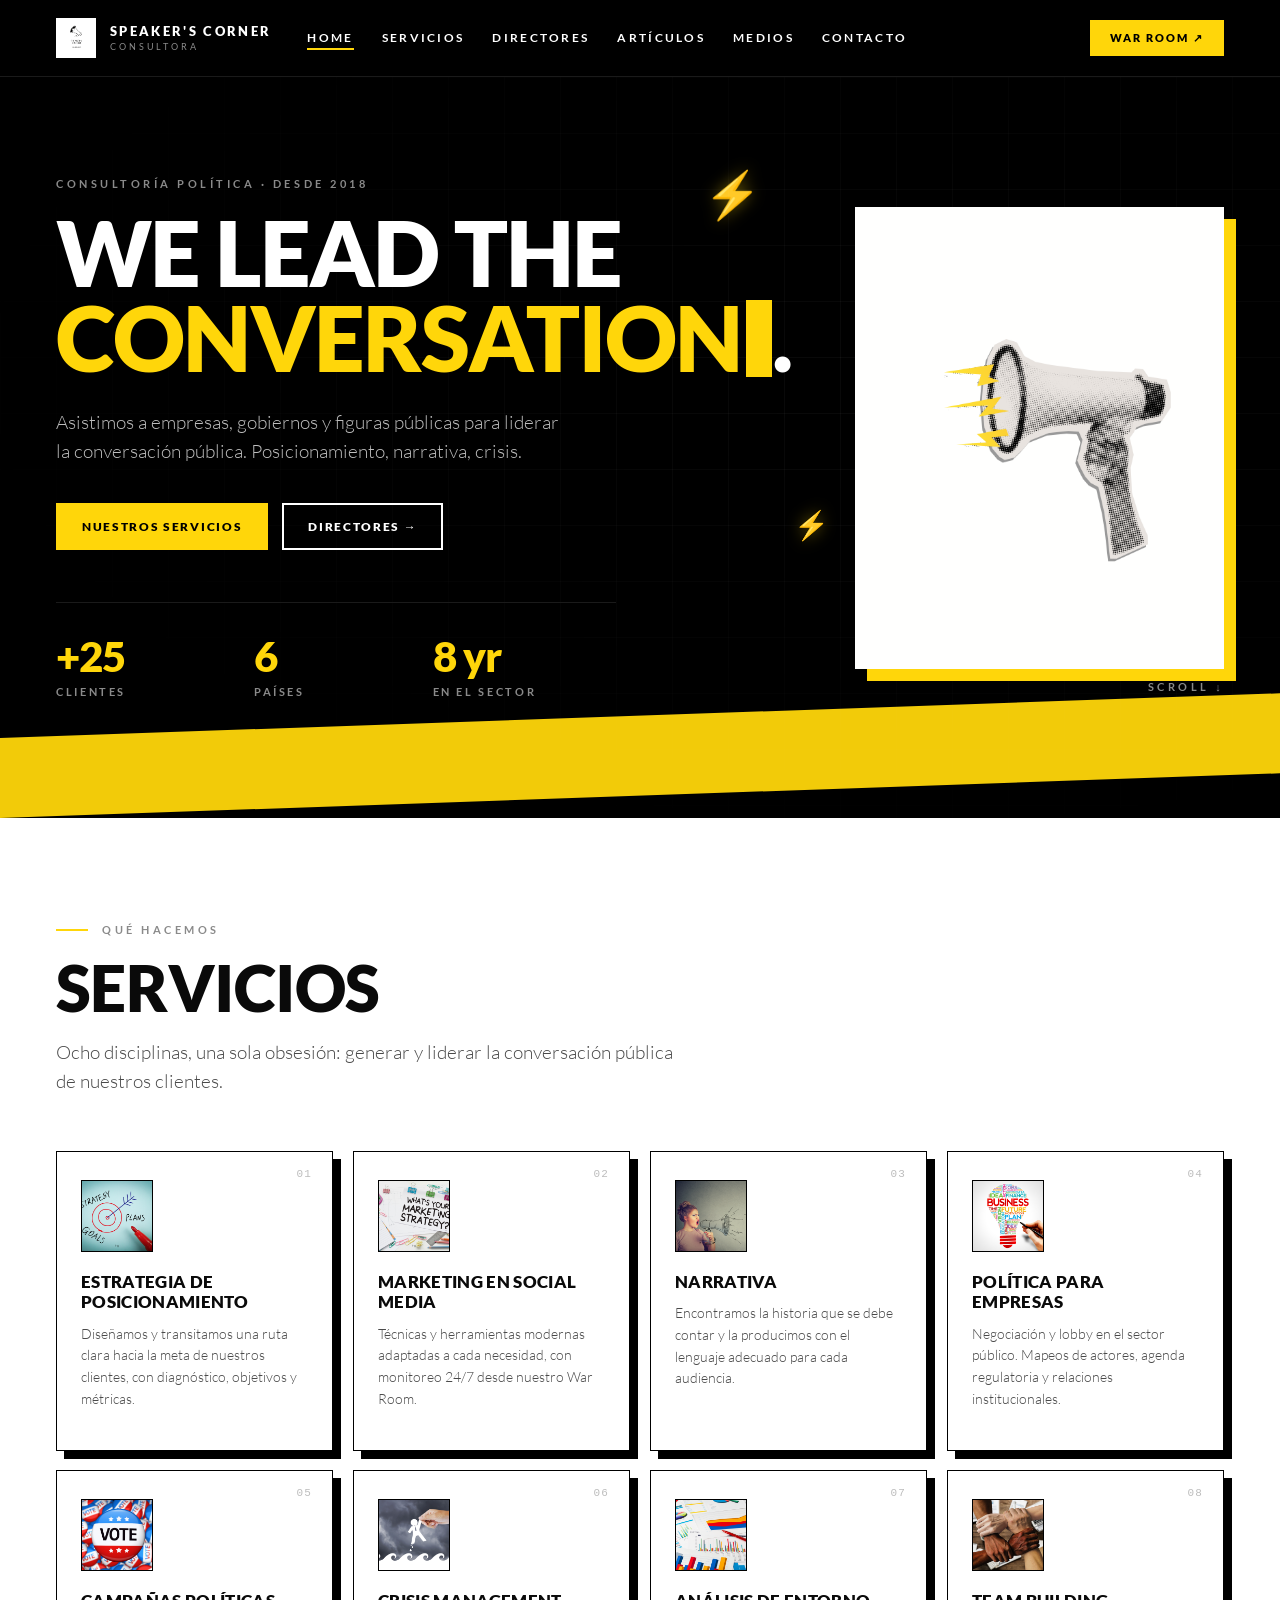
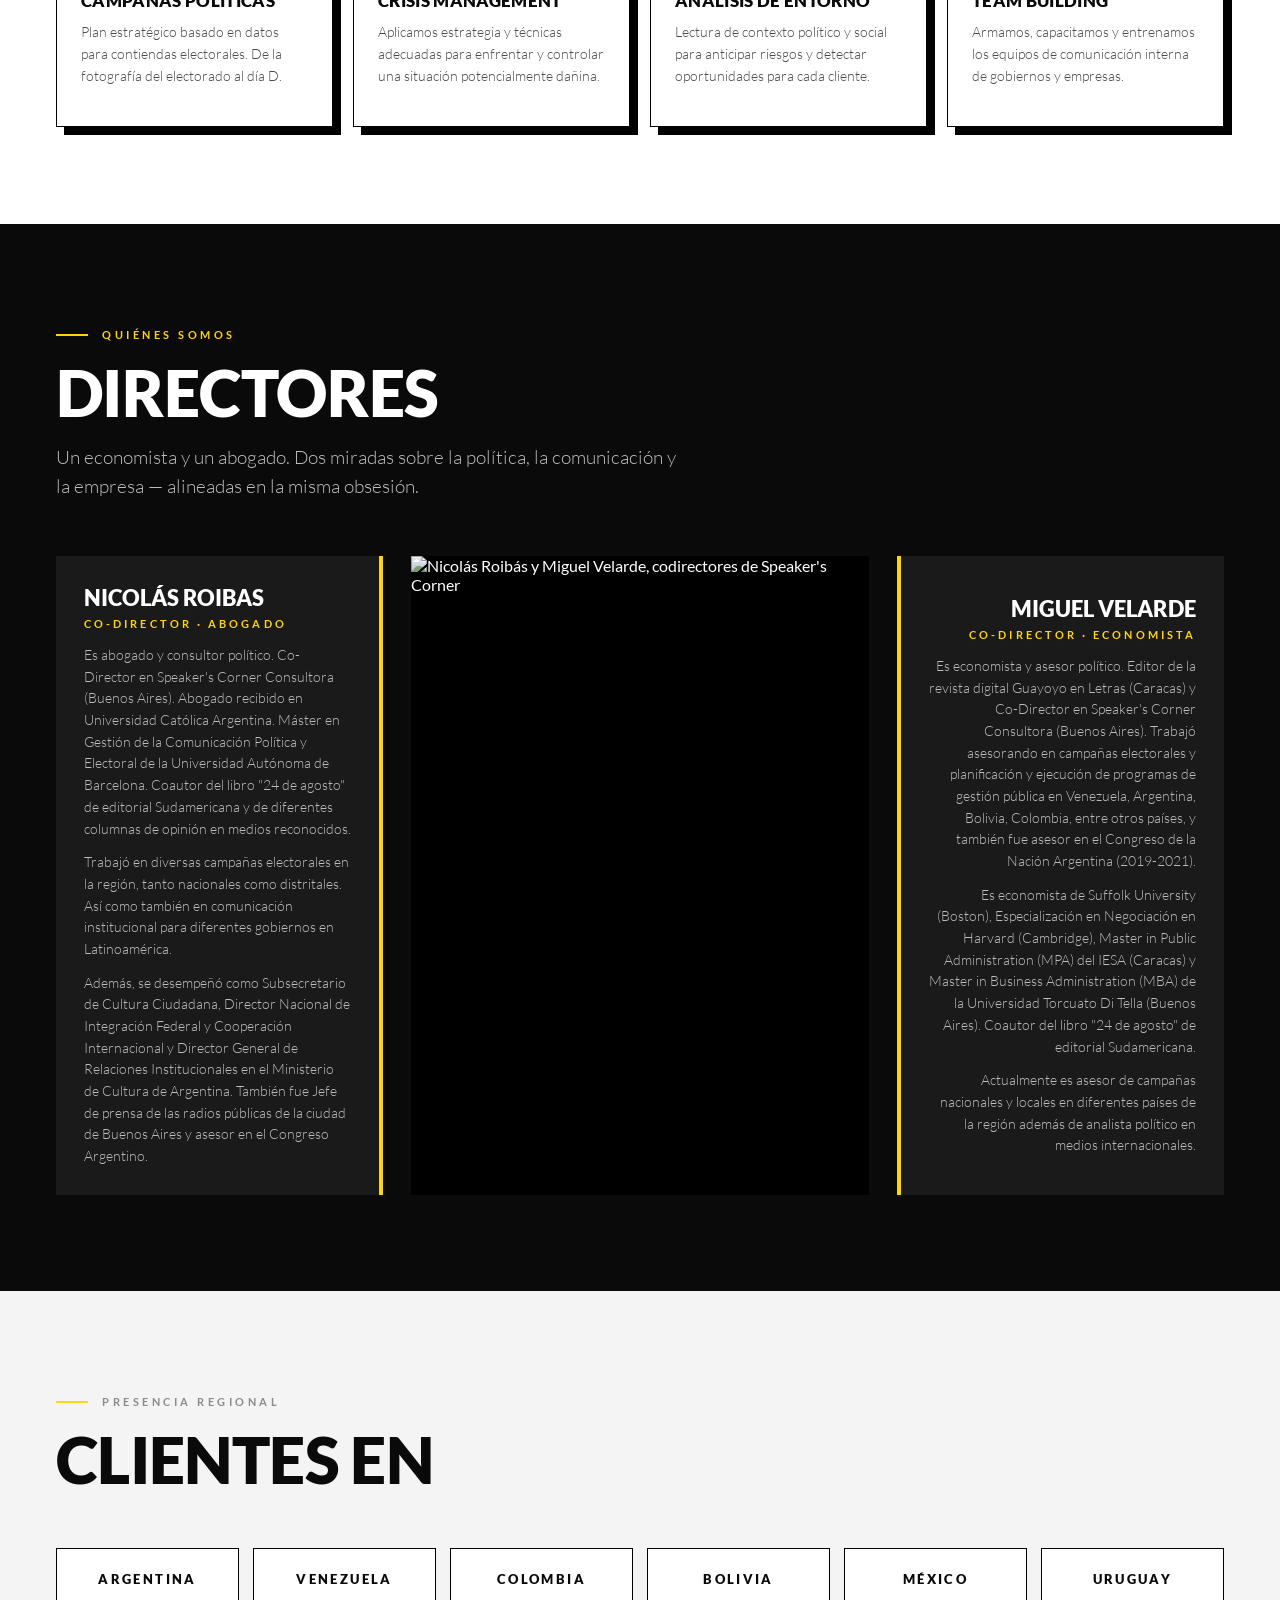
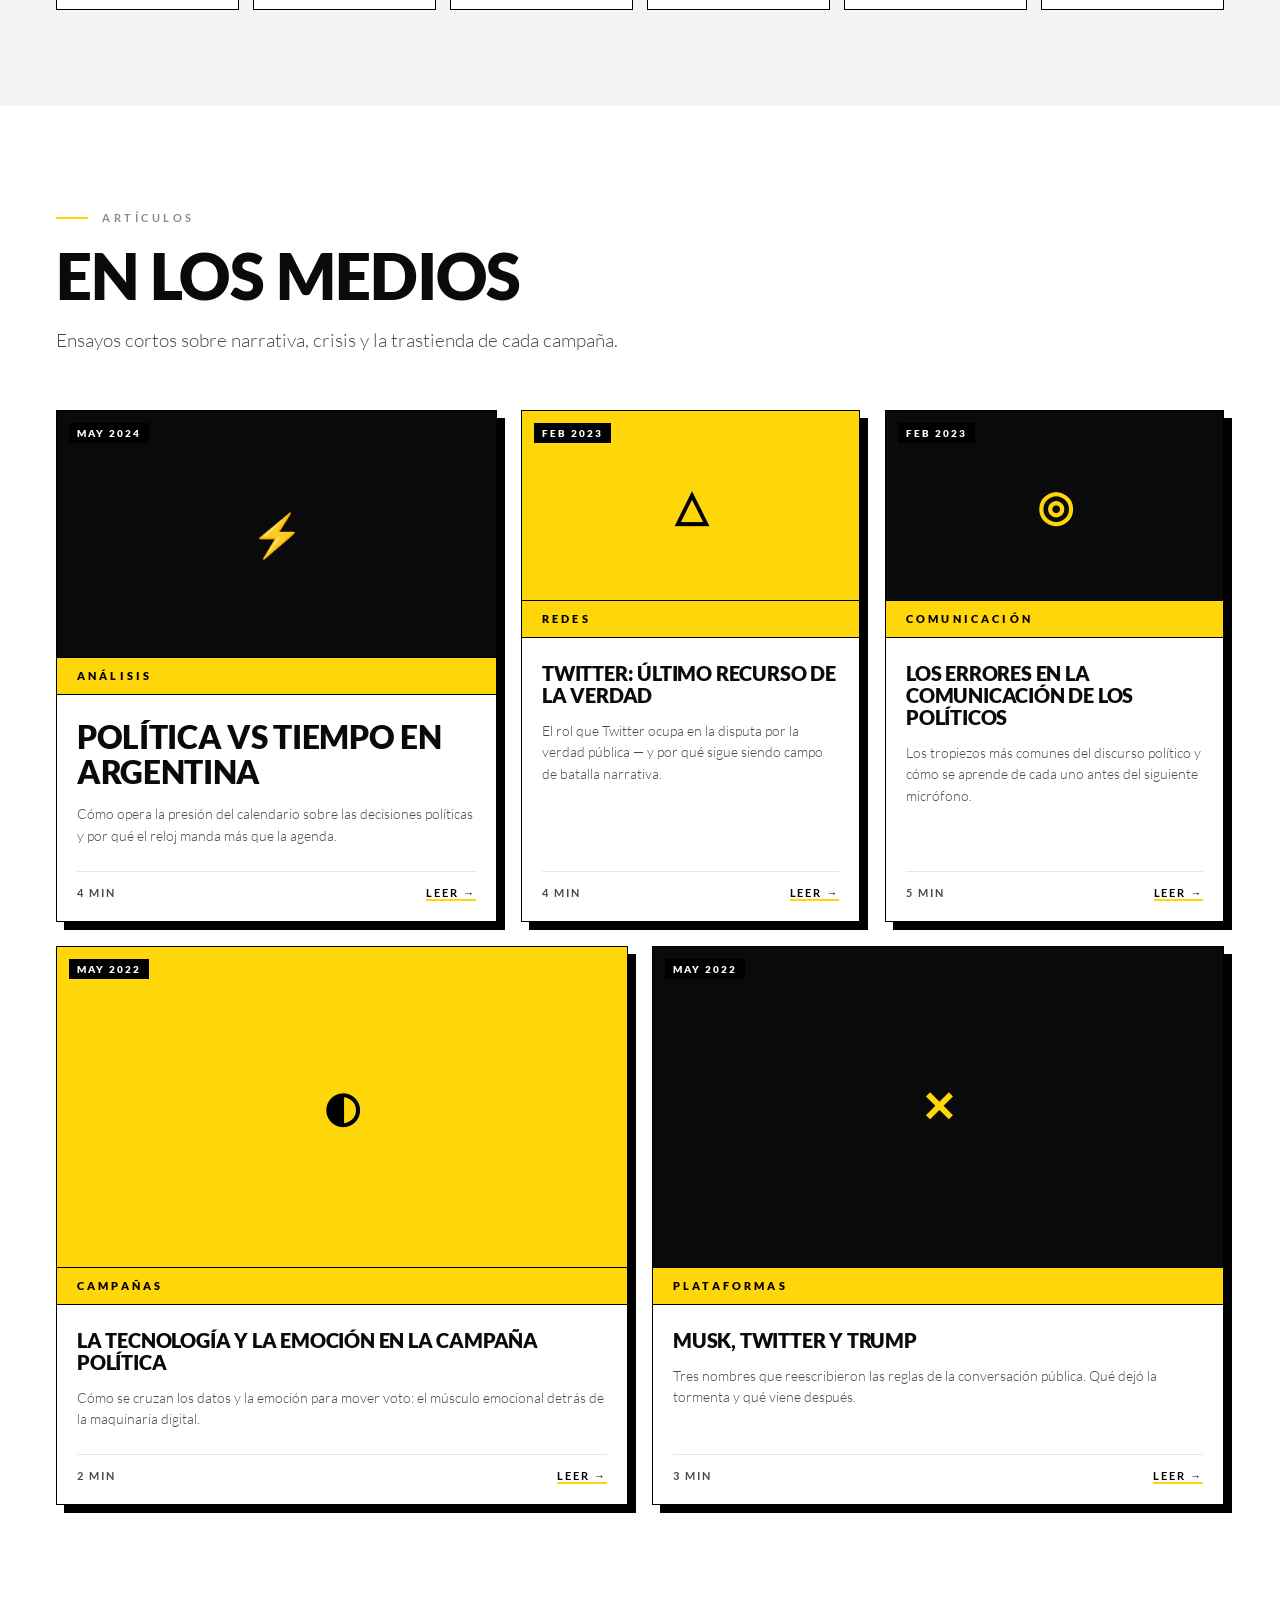
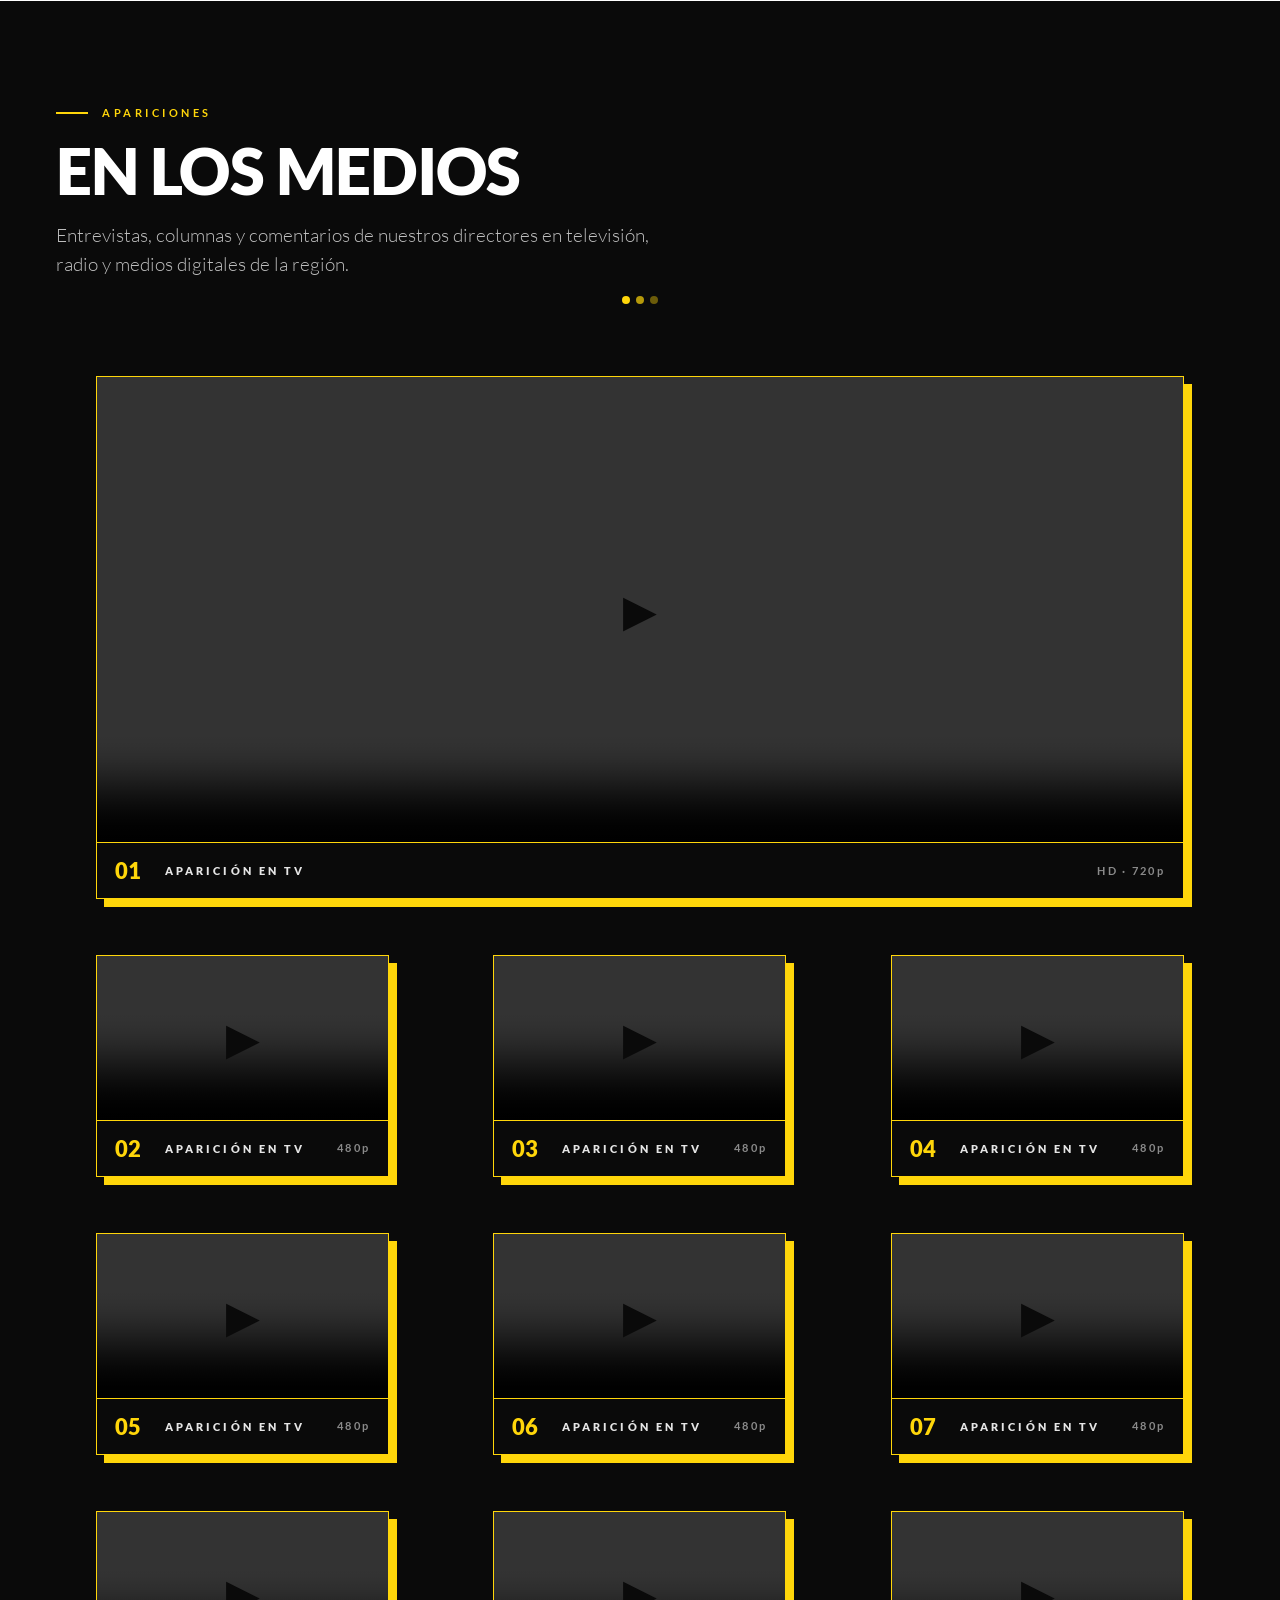
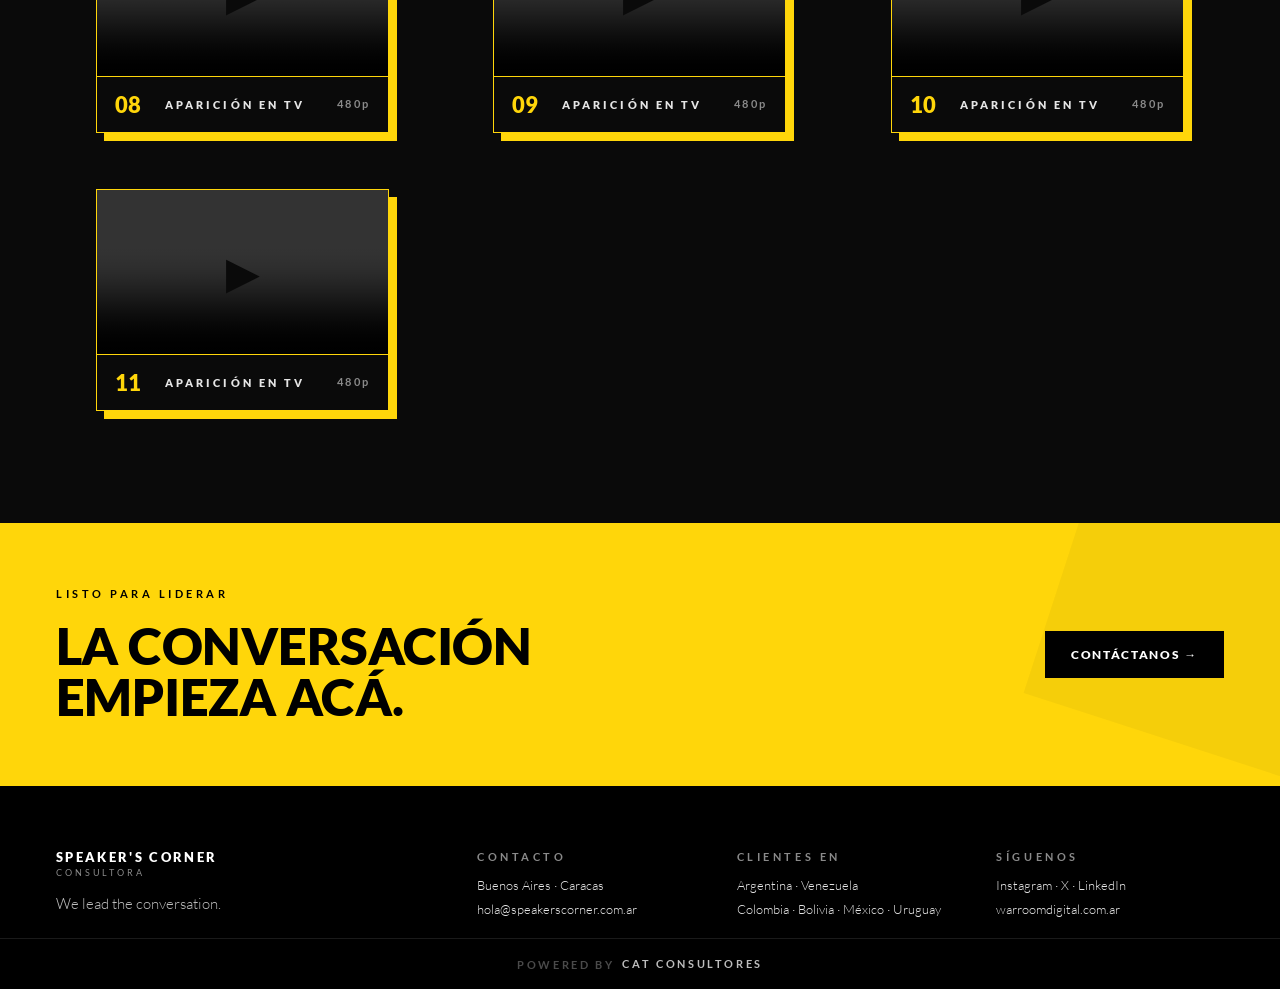
==== commit c634733c: "Hero: bajar contador de clientes de +120 a +25 Co-Authored-By: Claude Opus 4.7 (1M context) <noreply" ====
--- a/index.html
+++ b/index.html
@@ -64,7 +64,7 @@
       </div>
       <div class="sc-hero-stats" data-reveal style="--d:520ms">
         <div>
-          <div class="sc-hero-stat-n">+<span data-counter="120">0</span></div>
+          <div class="sc-hero-stat-n">+<span data-counter="25">0</span></div>
           <div class="sc-hero-stat-l">Clientes</div>
         </div>
         <div>
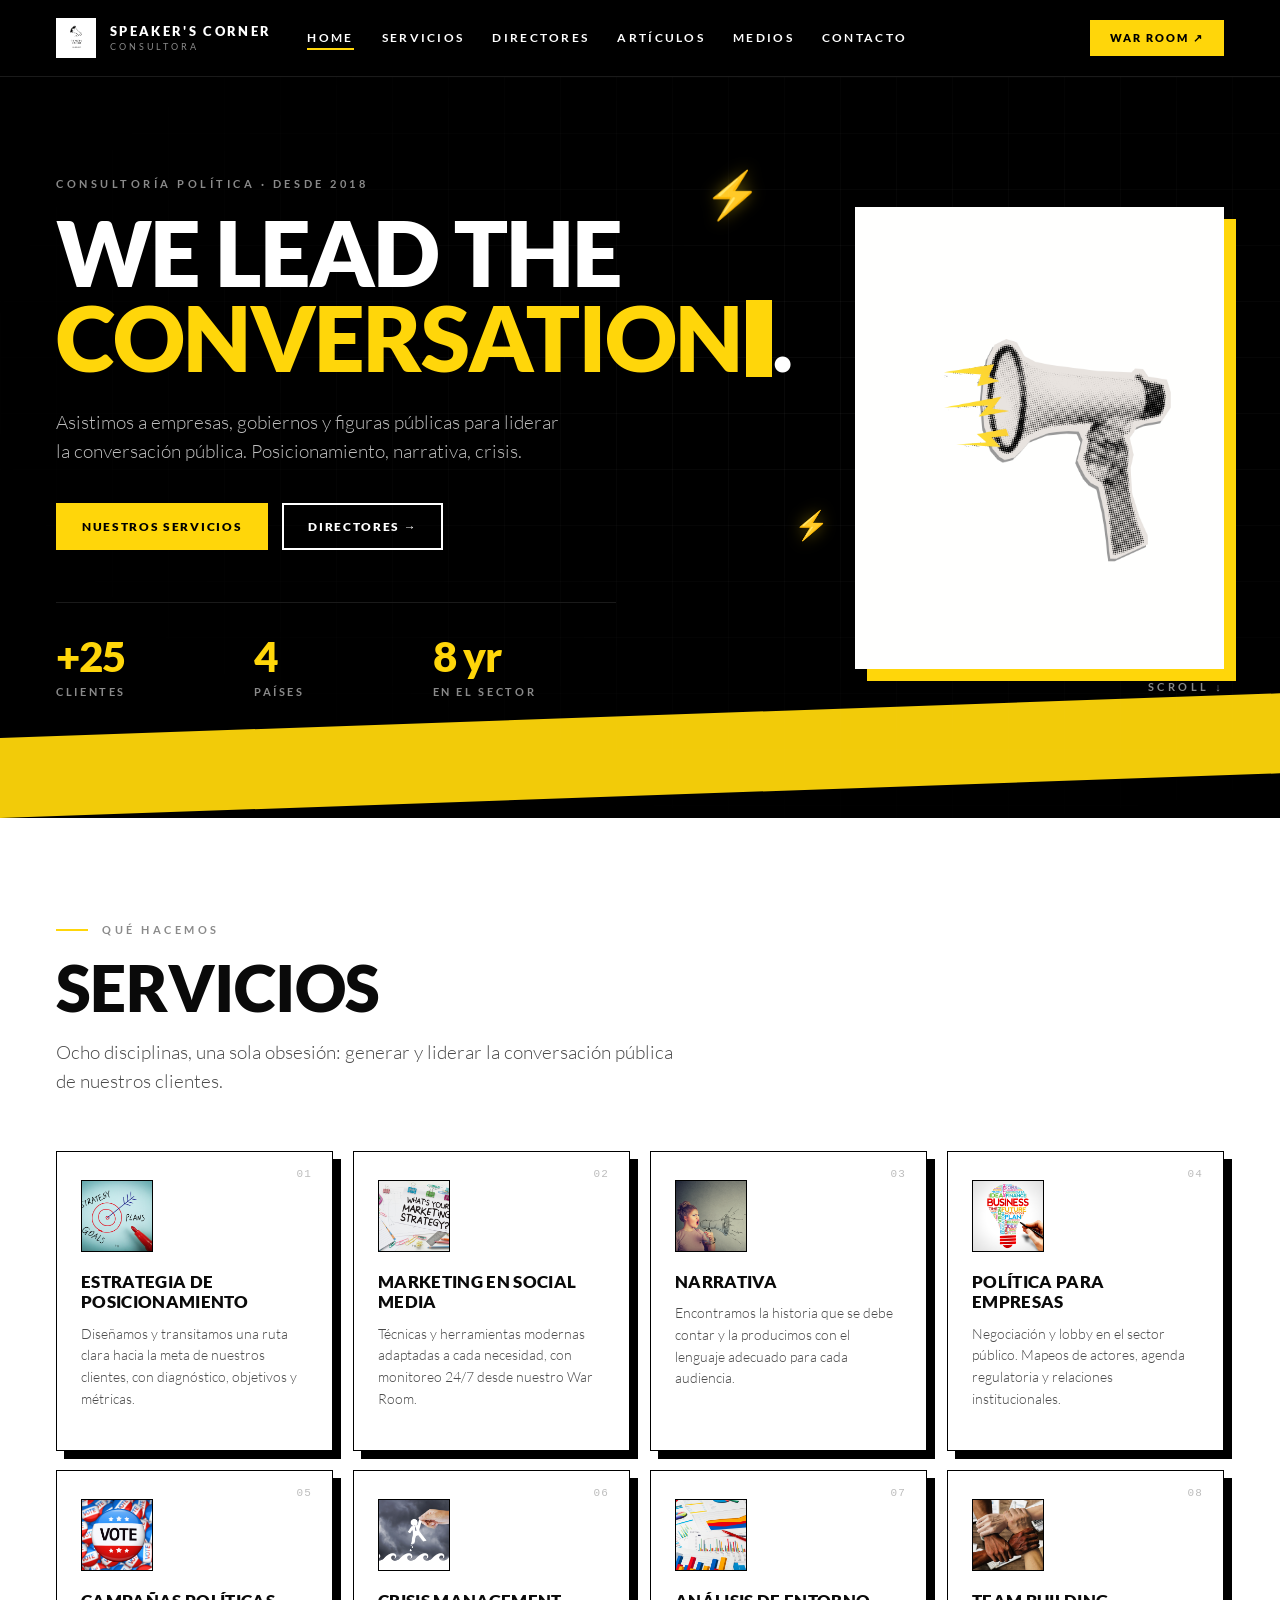
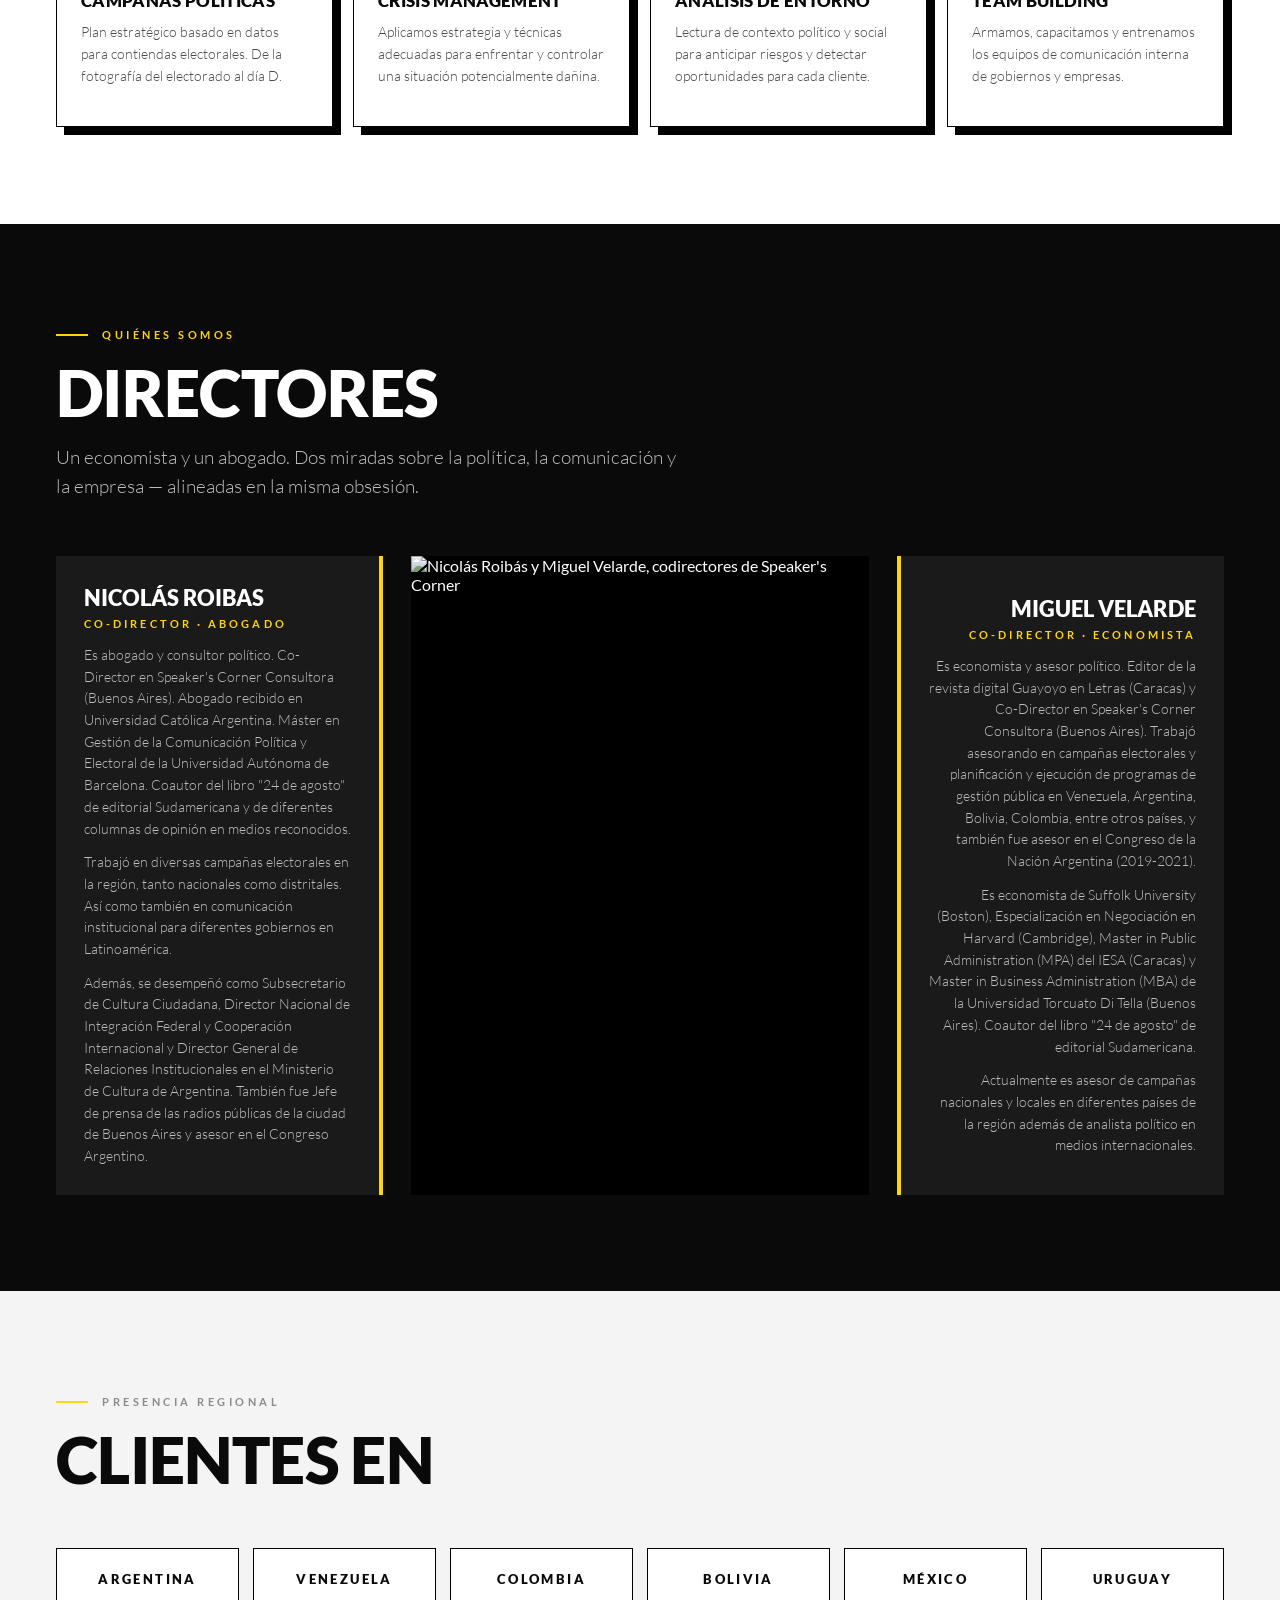
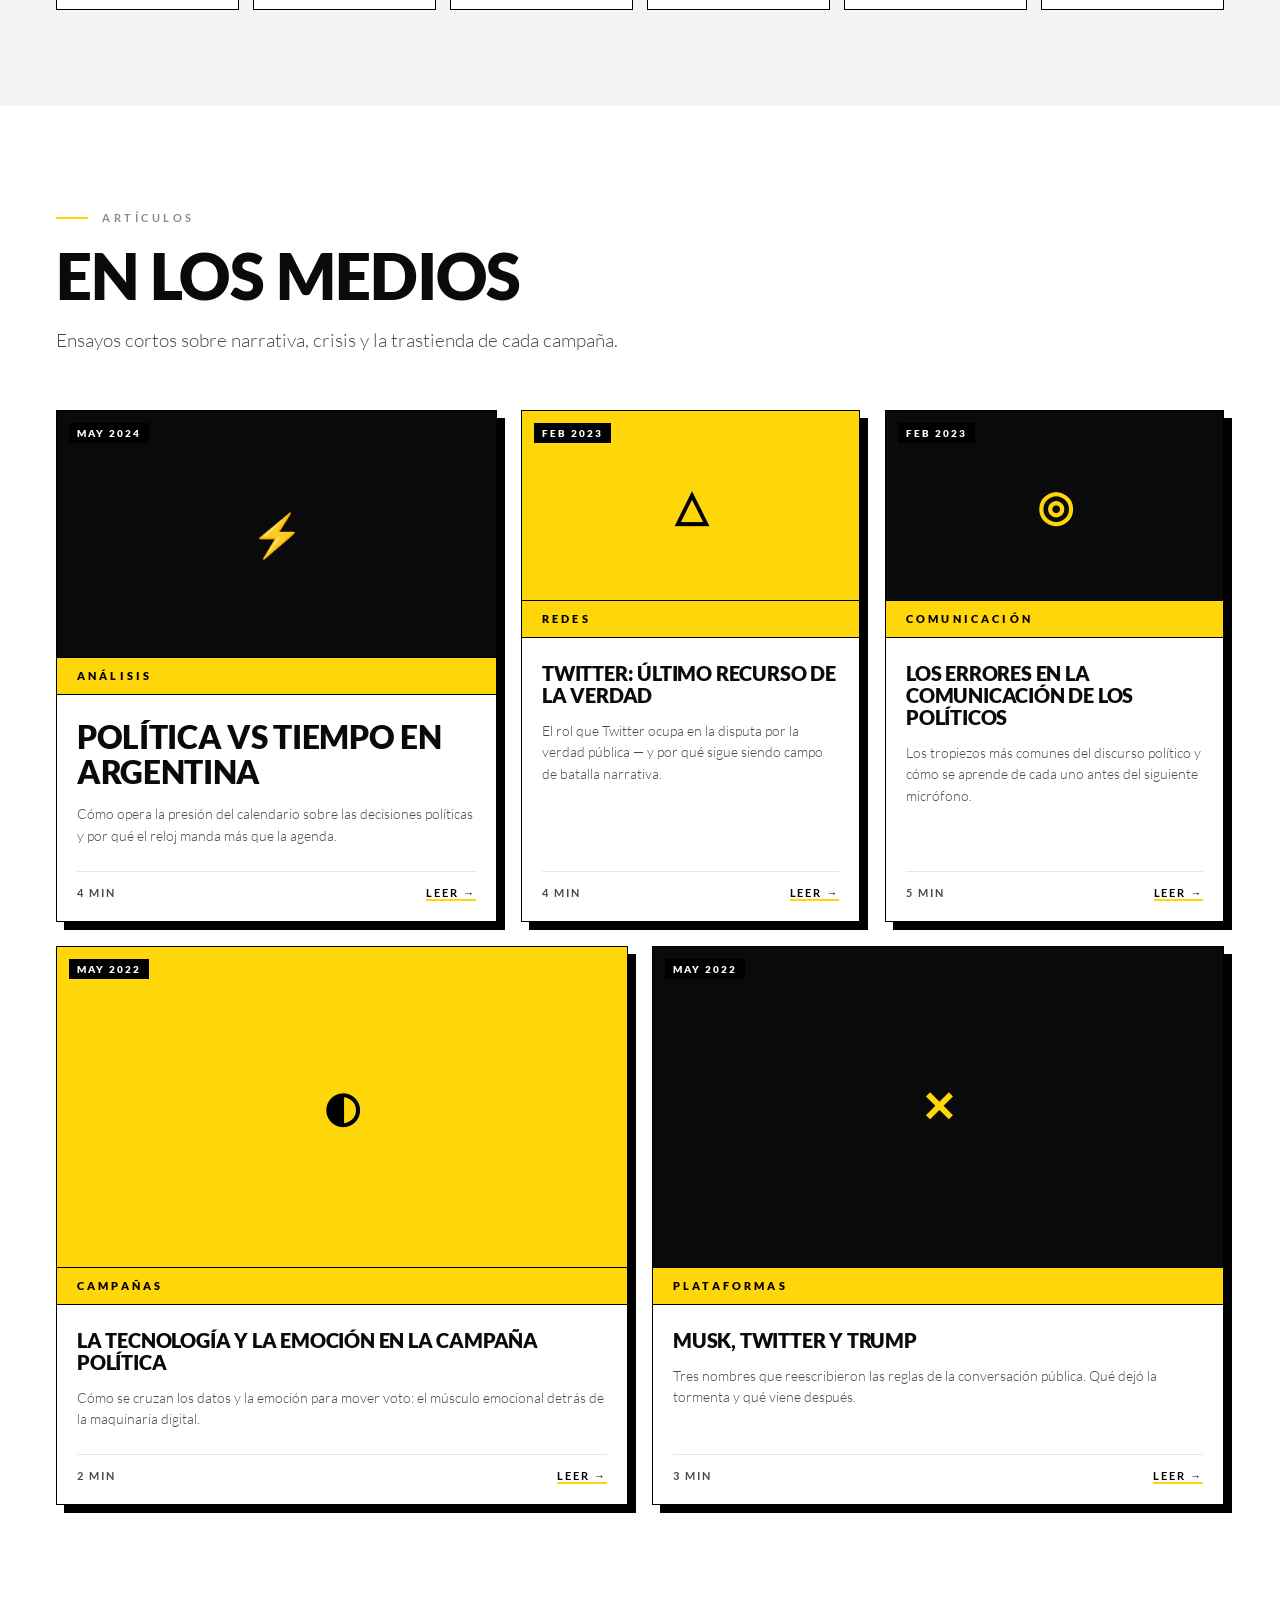
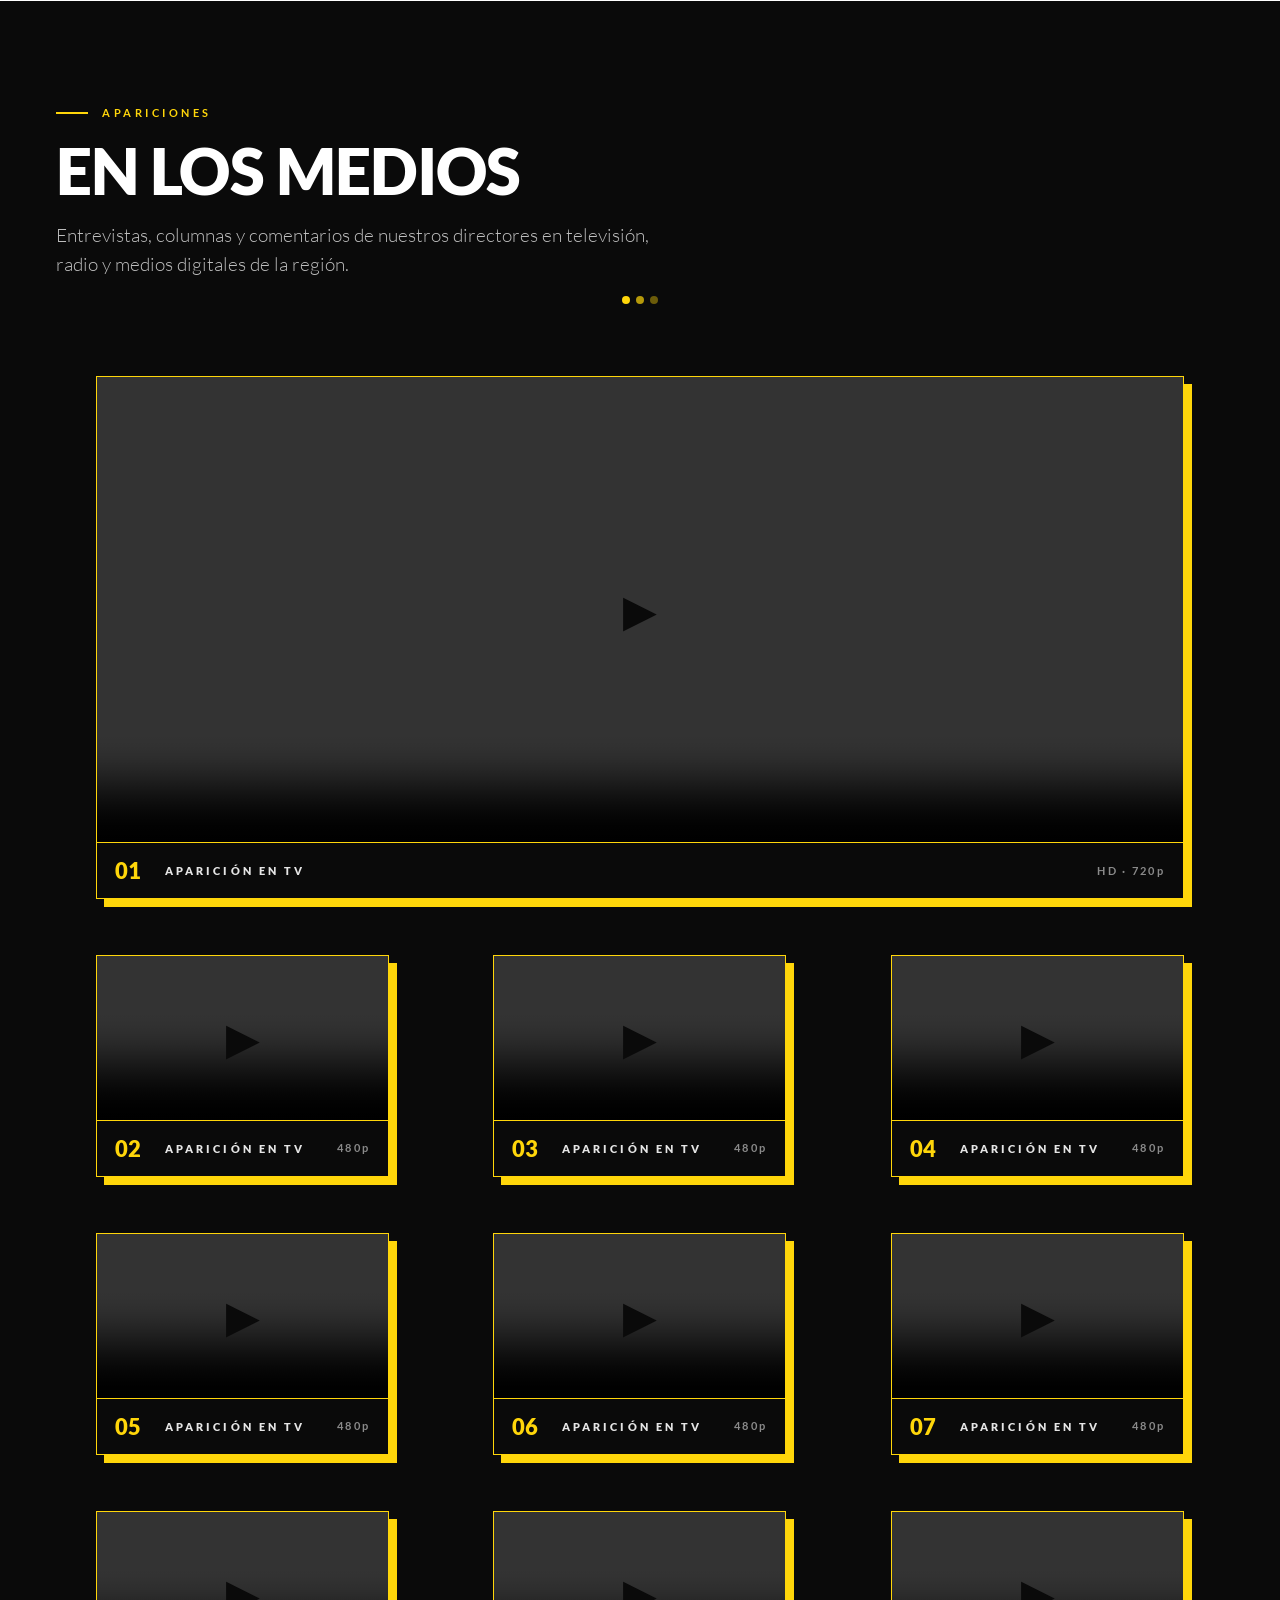
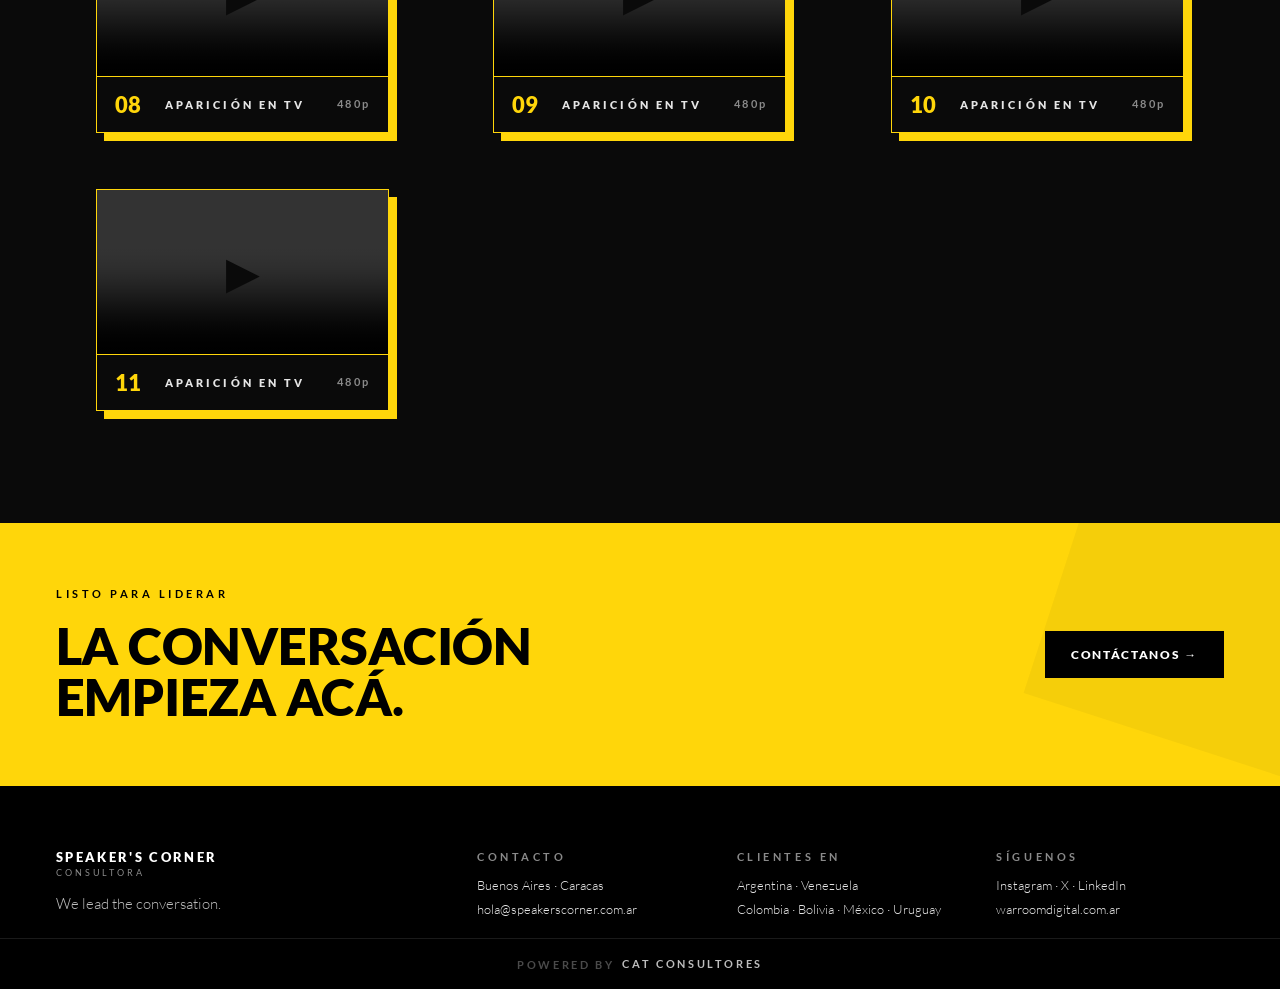
==== commit 42ea1de8: "Hero: bajar contador de países de 6 a 4 Co-Authored-By: Claude Opus 4.7 (1M context) <noreply@anthro" ====
--- a/index.html
+++ b/index.html
@@ -68,7 +68,7 @@
           <div class="sc-hero-stat-l">Clientes</div>
         </div>
         <div>
-          <div class="sc-hero-stat-n"><span data-counter="6">0</span></div>
+          <div class="sc-hero-stat-n"><span data-counter="4">0</span></div>
           <div class="sc-hero-stat-l">Países</div>
         </div>
         <div>
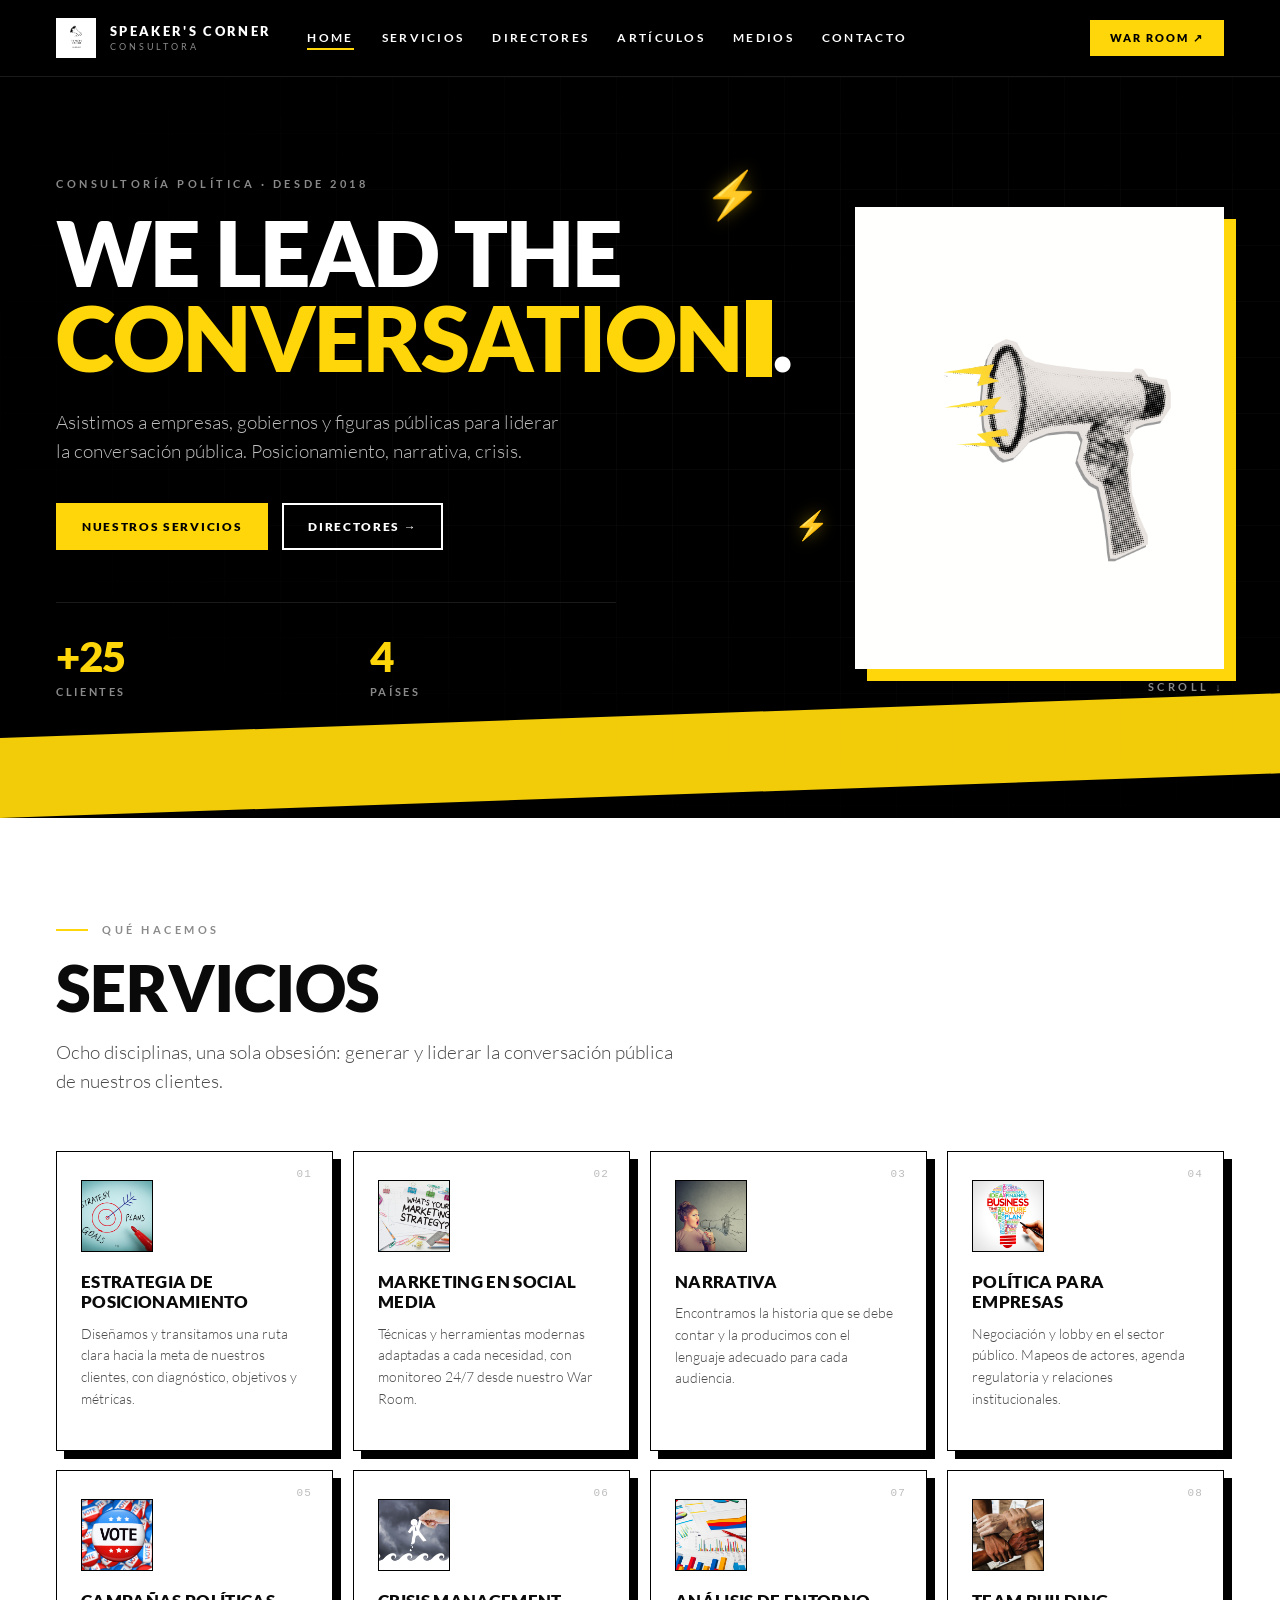
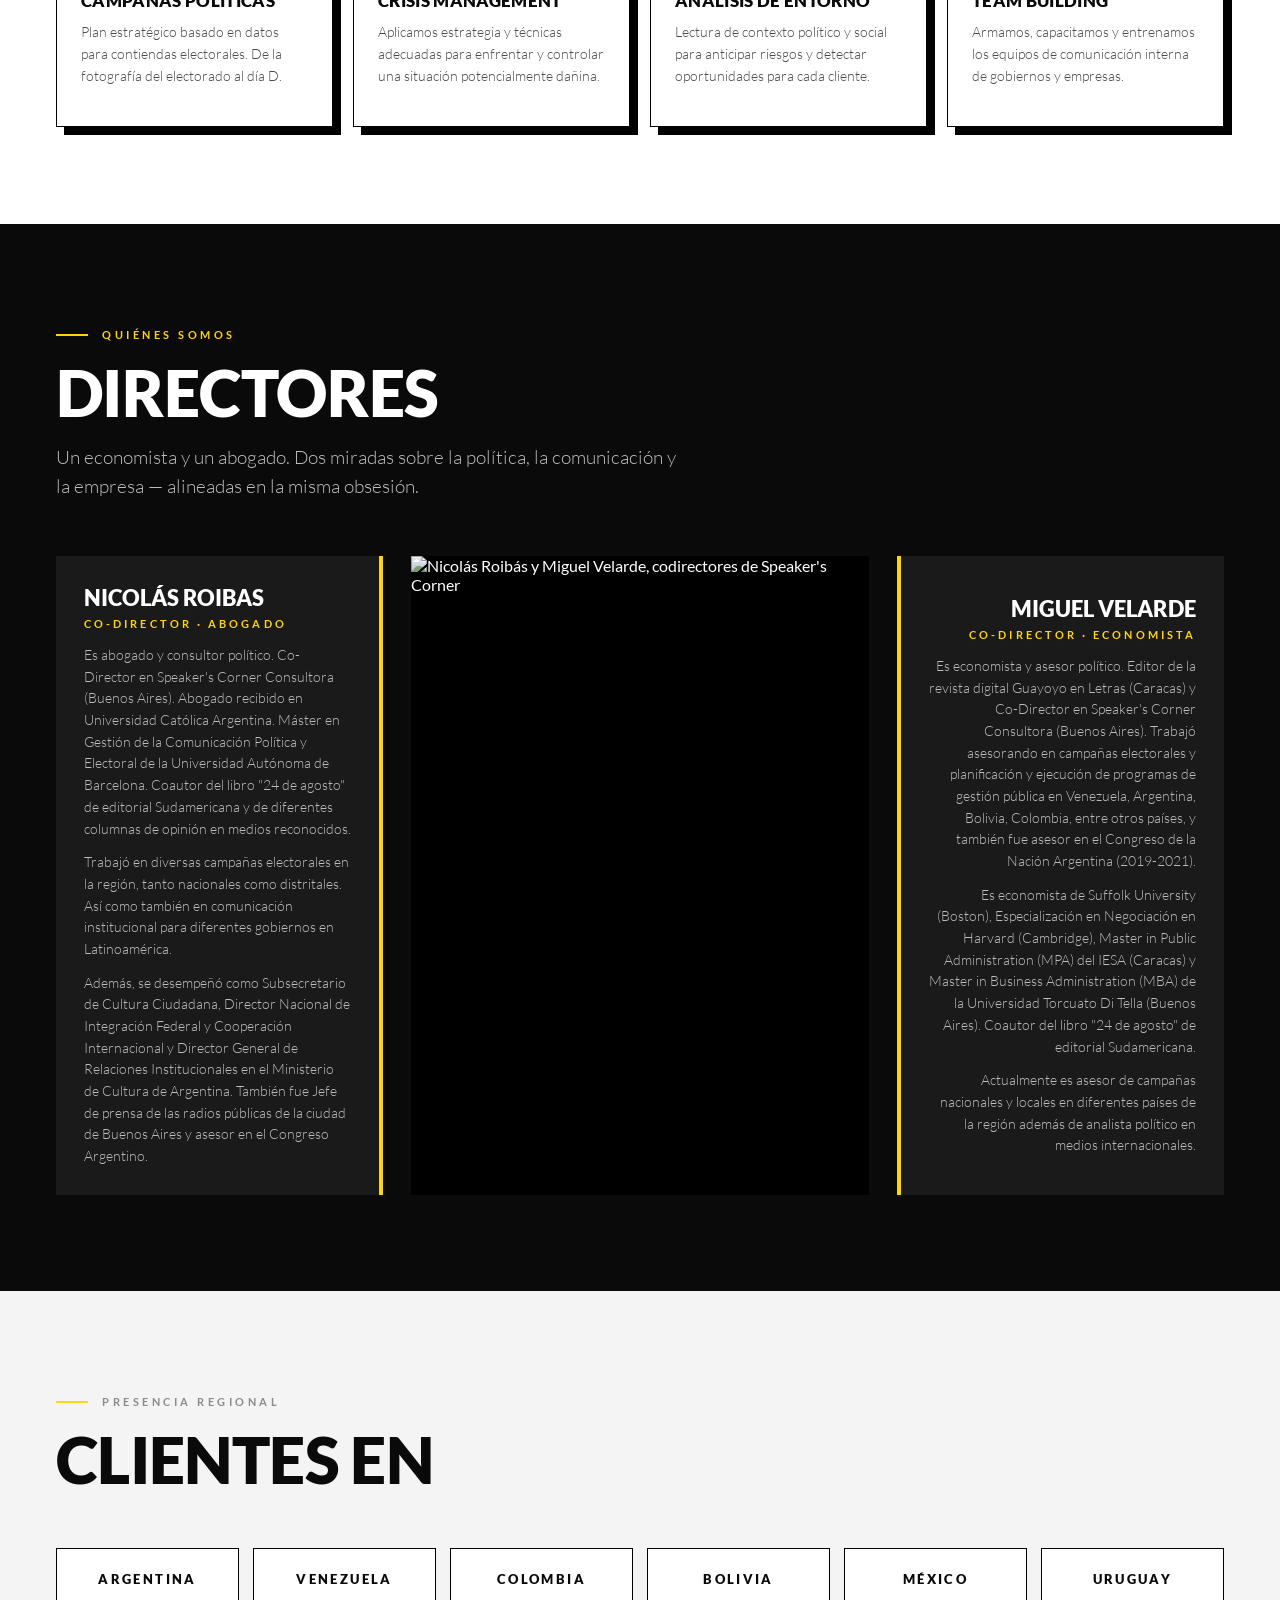
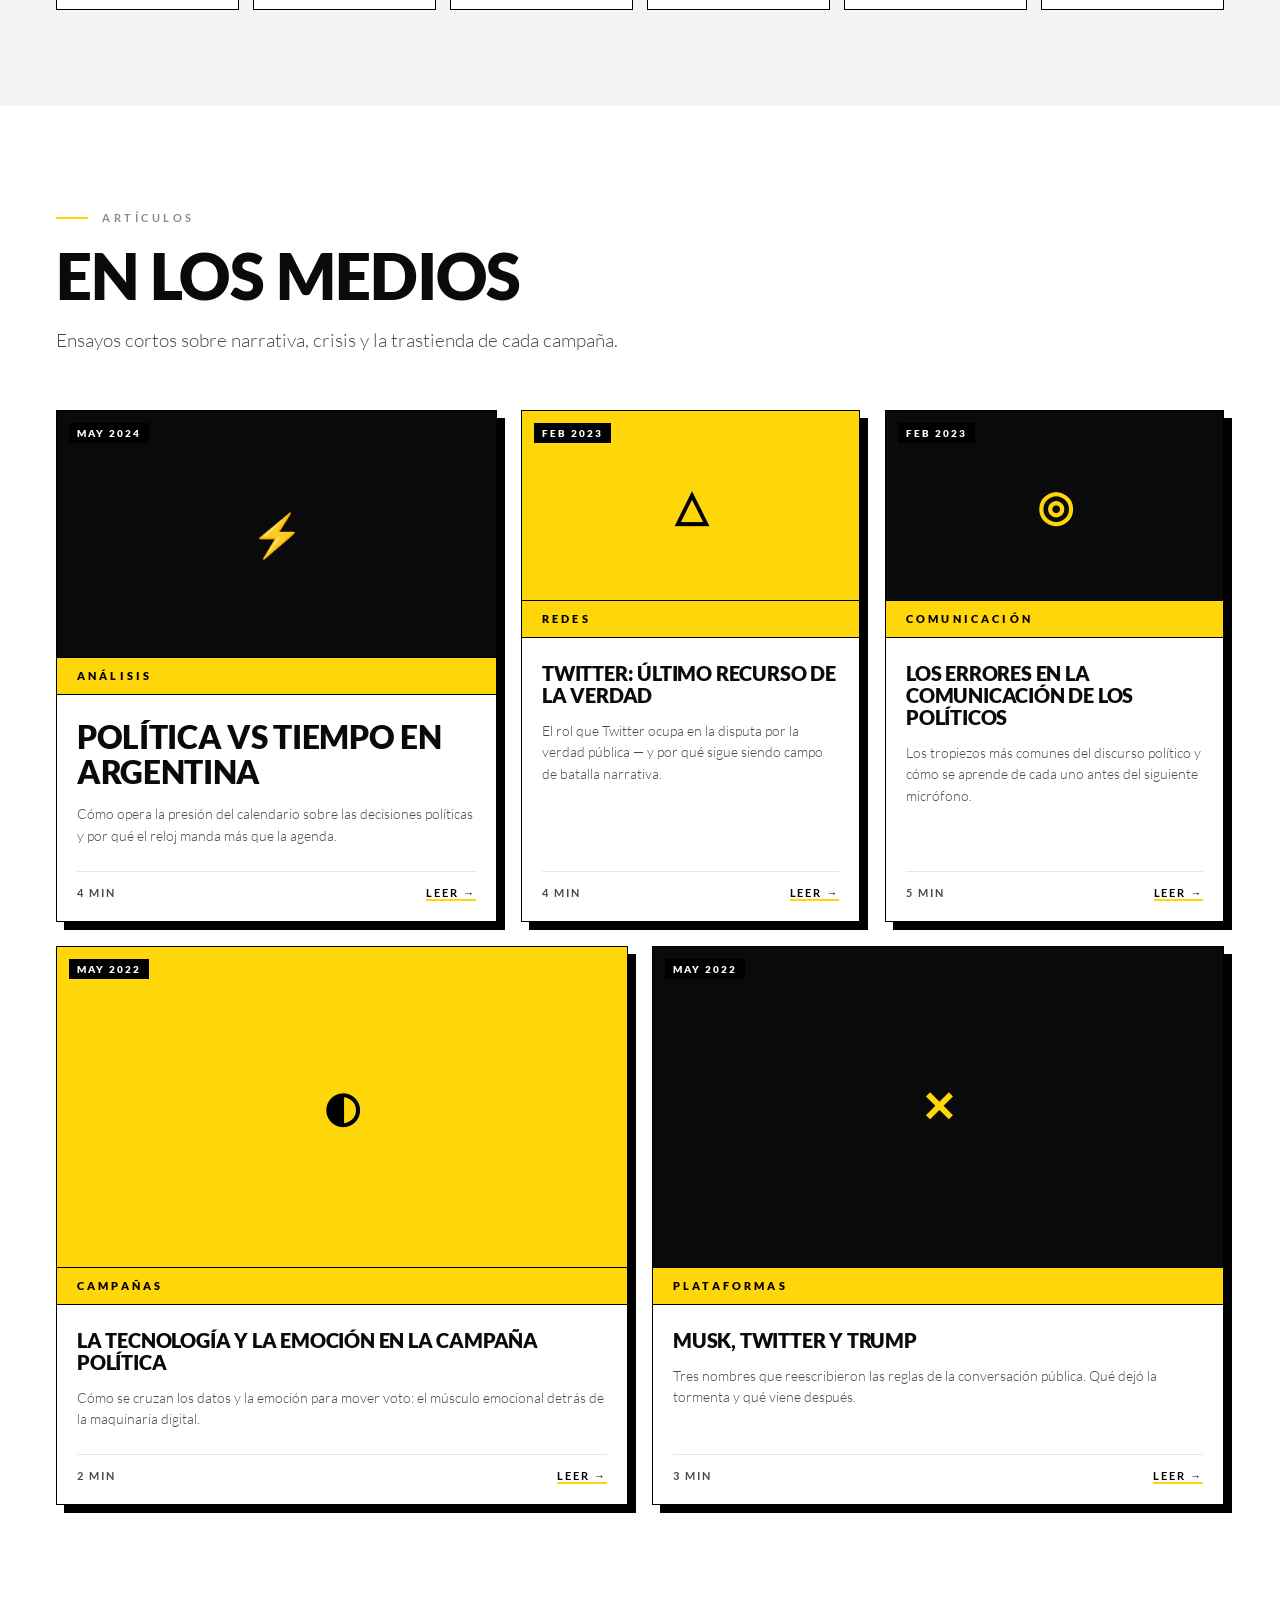
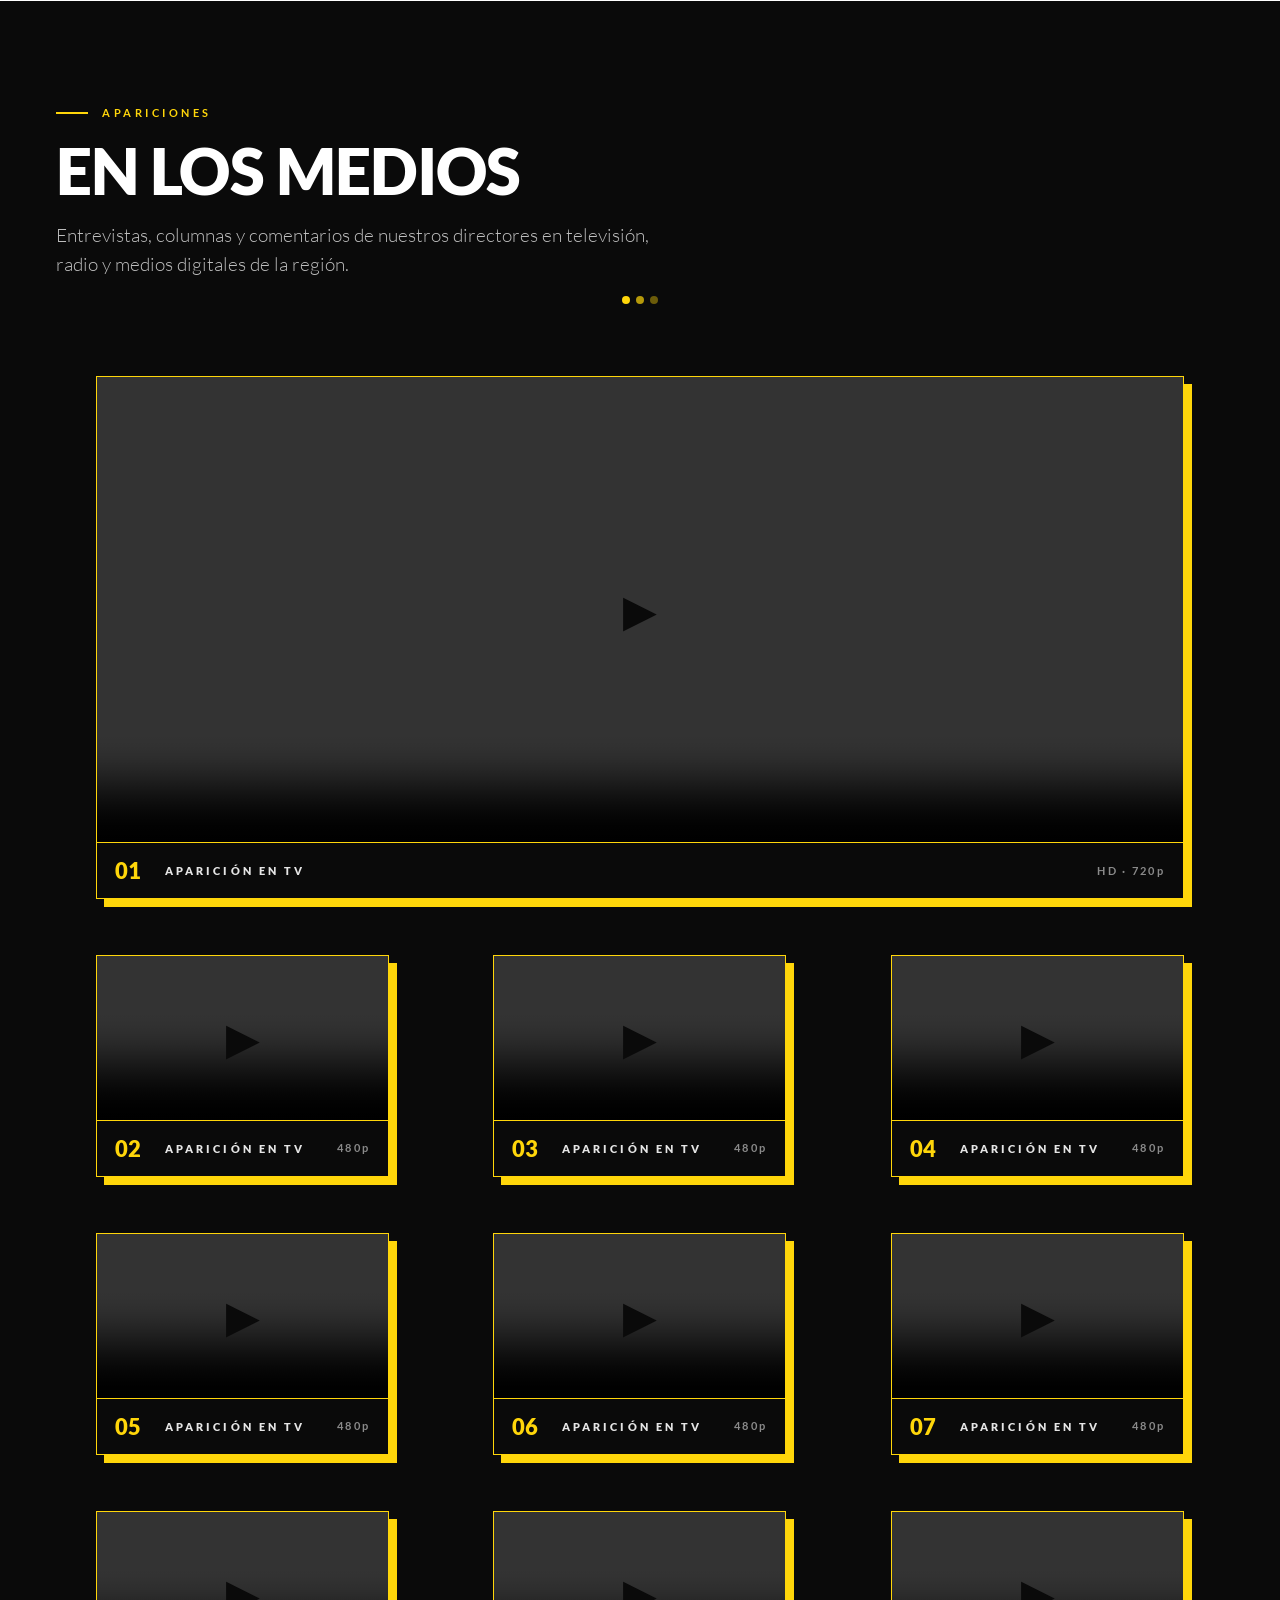
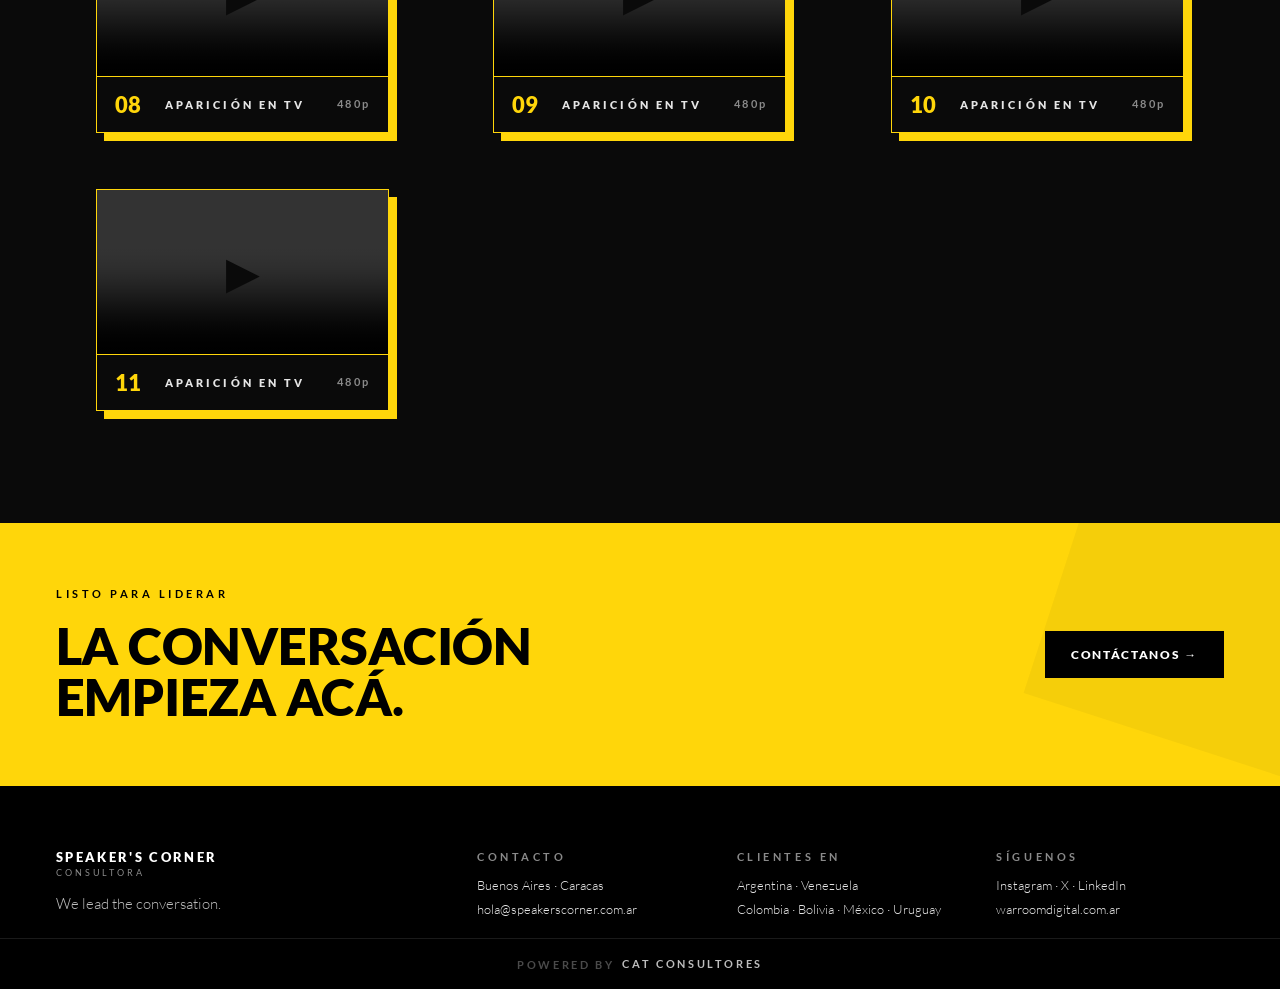
==== commit 50e7be51: "Hero: sacar el contador "8 yr — En el sector" Queda Clientes + Países; la grilla pasa a 2 columnas e" ====
--- a/index.html
+++ b/index.html
@@ -71,10 +71,6 @@
           <div class="sc-hero-stat-n"><span data-counter="4">0</span></div>
           <div class="sc-hero-stat-l">Países</div>
         </div>
-        <div>
-          <div class="sc-hero-stat-n"><span data-counter="8">0</span> yr</div>
-          <div class="sc-hero-stat-l">En el sector</div>
-        </div>
       </div>
     </div>
     <div class="sc-hero-art" data-reveal="scale" style="--d:200ms">
--- a/css/site.css
+++ b/css/site.css
@@ -157,7 +157,7 @@
 
 .sc-hero-stats {
   display: grid;
-  grid-template-columns: repeat(3, auto);
+  grid-template-columns: repeat(2, auto);
   gap: 48px;
   margin-top: 52px;
   padding-top: 32px;
@@ -724,7 +724,7 @@
   .sc-hero-cta-row { flex-direction: column; align-items: stretch; }
   .sc-hero-cta-row .sc-btn { text-align: center; }
   .sc-hero-stats {
-    grid-template-columns: repeat(3, 1fr);
+    grid-template-columns: repeat(2, 1fr);
     gap: 16px;
     margin-top: 36px;
     padding-top: 24px;
@@ -810,7 +810,7 @@
 
 @media (max-width: 380px) {
   .sc-footer-cols { grid-template-columns: 1fr; }
-  .sc-hero-stats { grid-template-columns: 1fr 1fr 1fr; gap: 10px; }
+  .sc-hero-stats { grid-template-columns: 1fr 1fr; gap: 10px; }
   .sc-hero-stat-n { font-size: 24px; }
 }
 
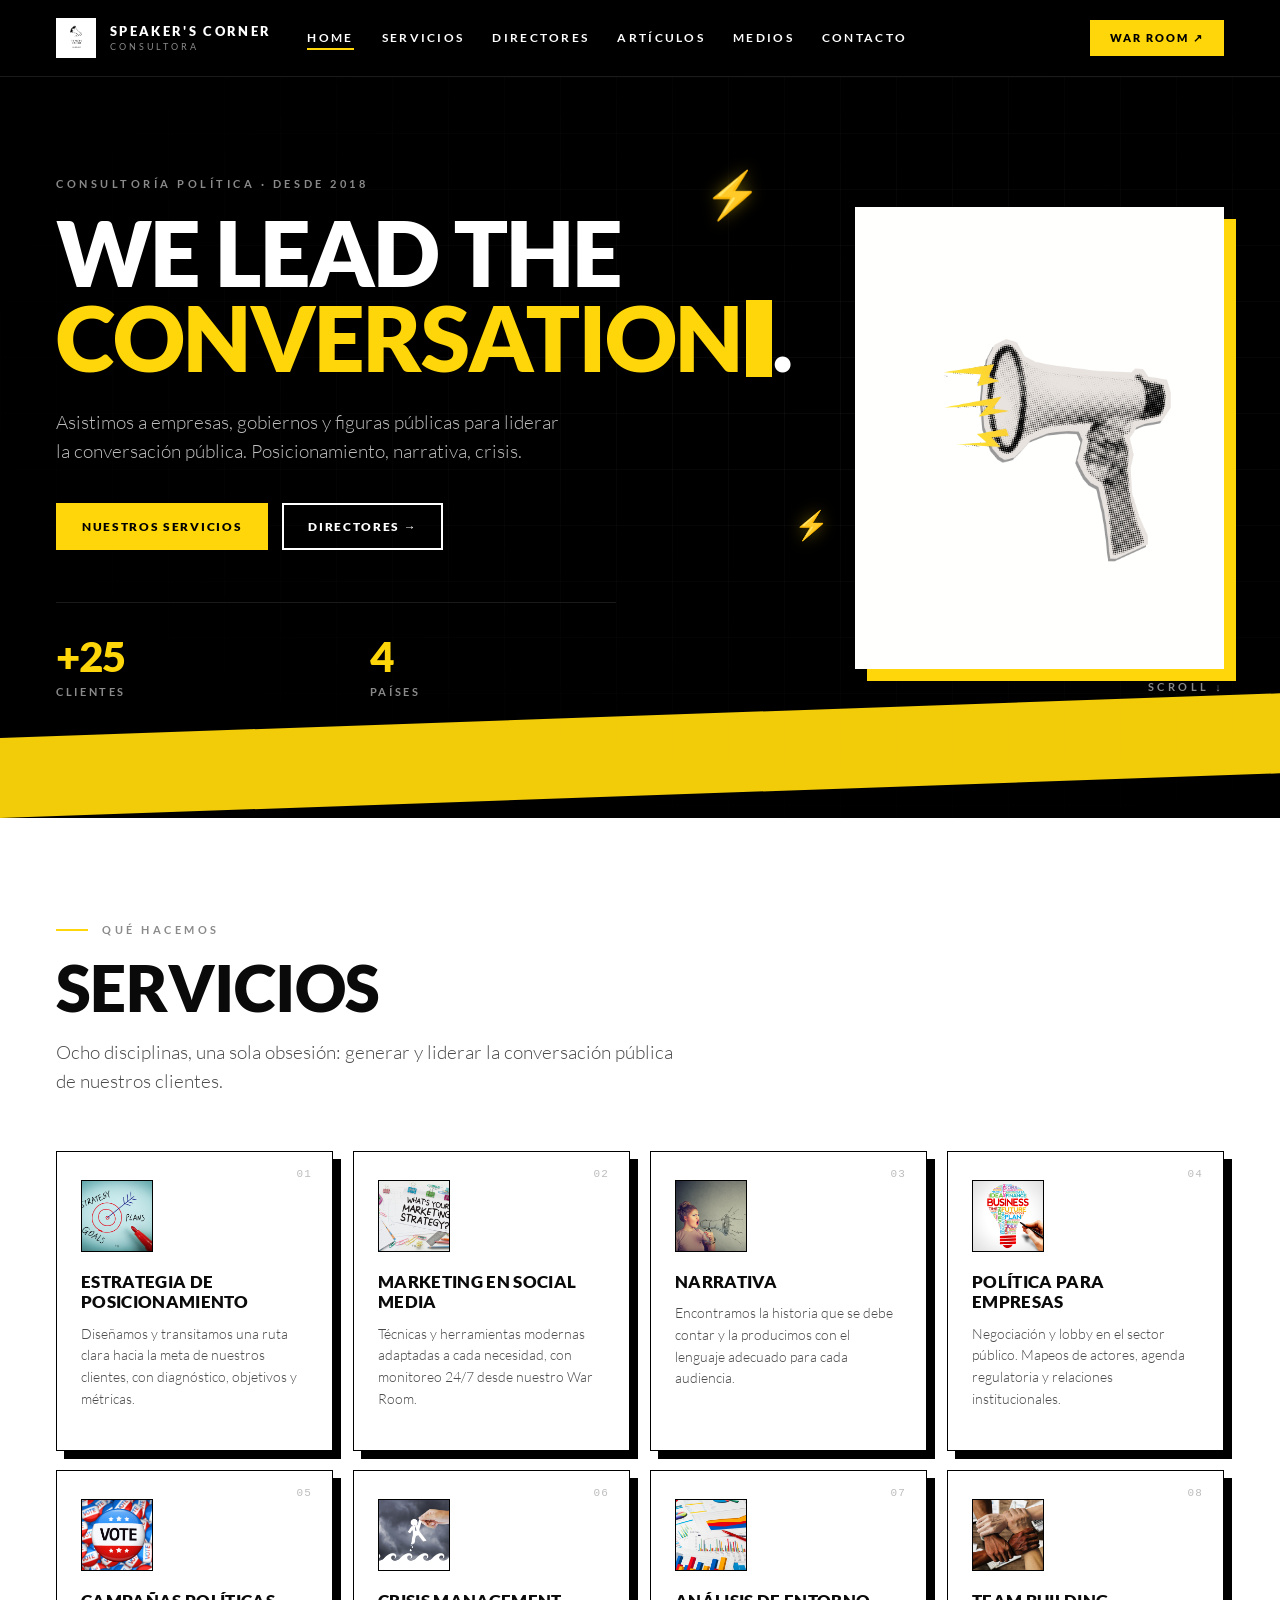
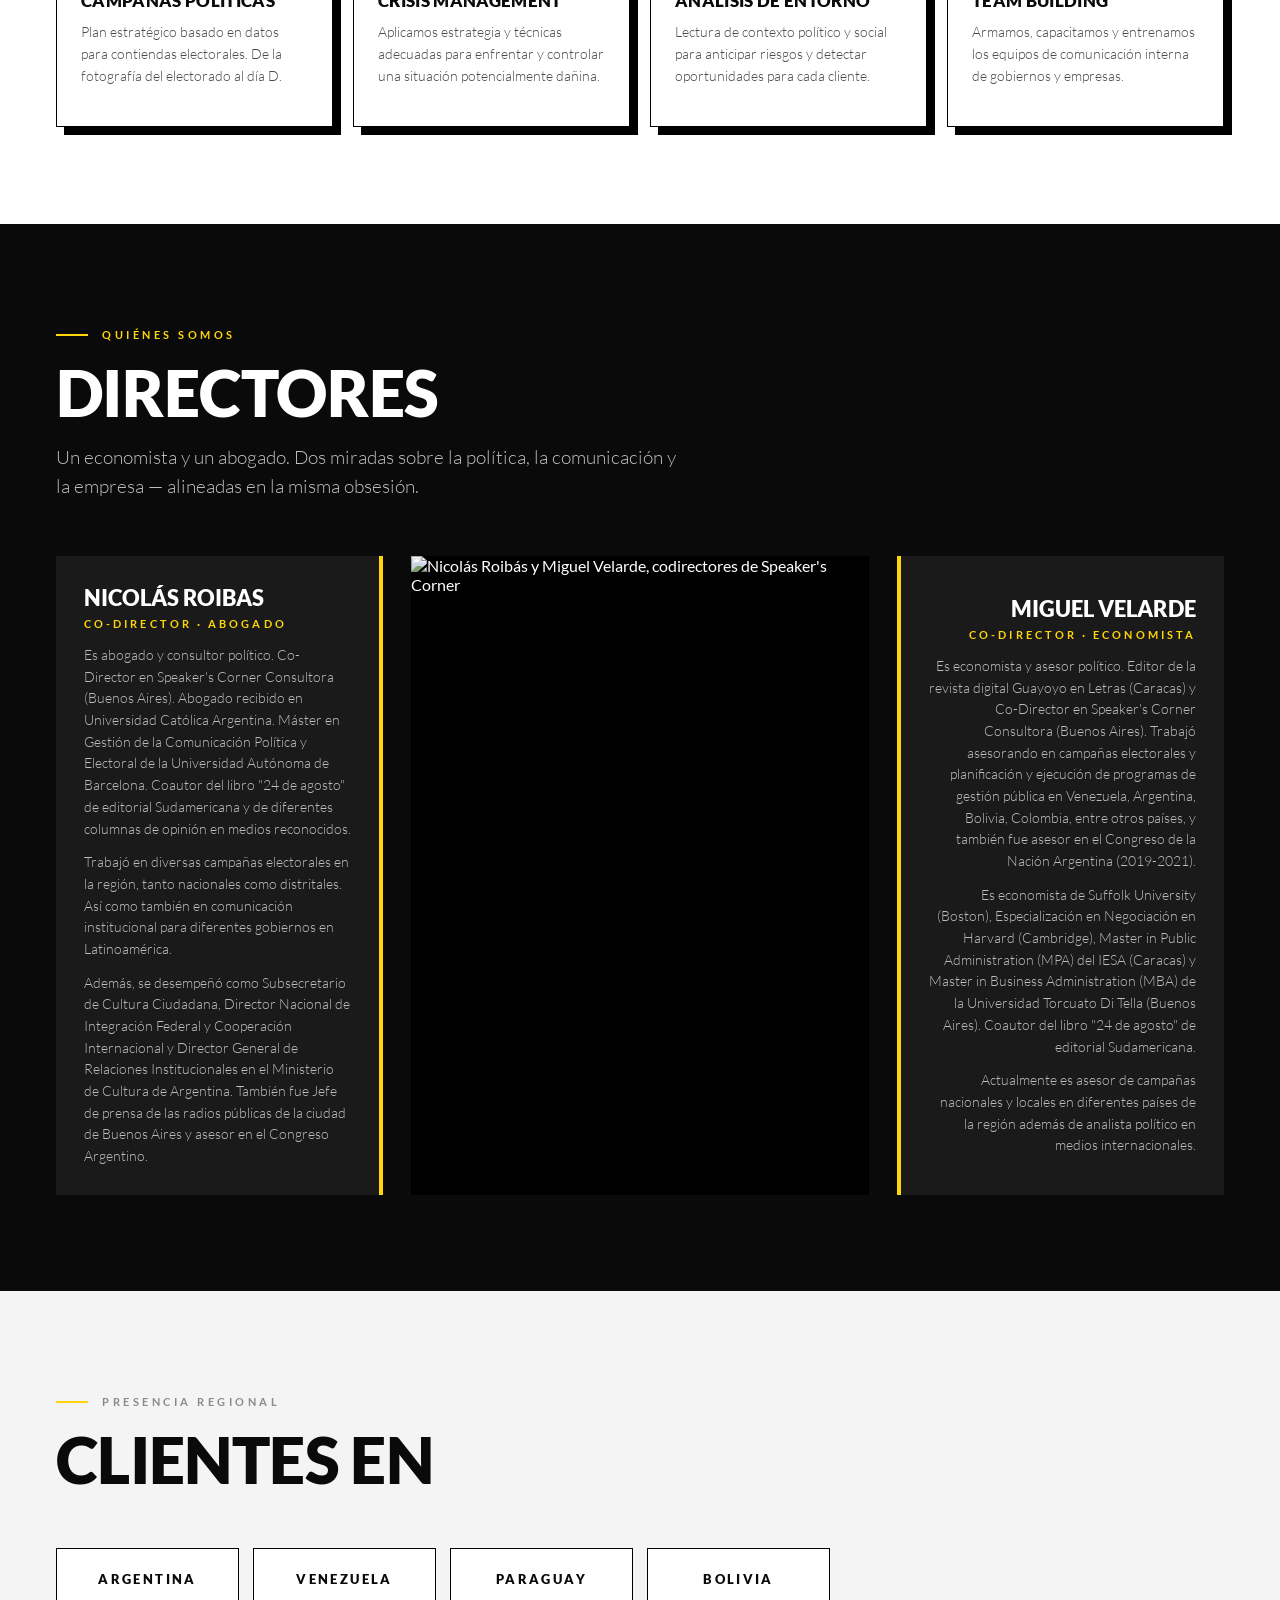
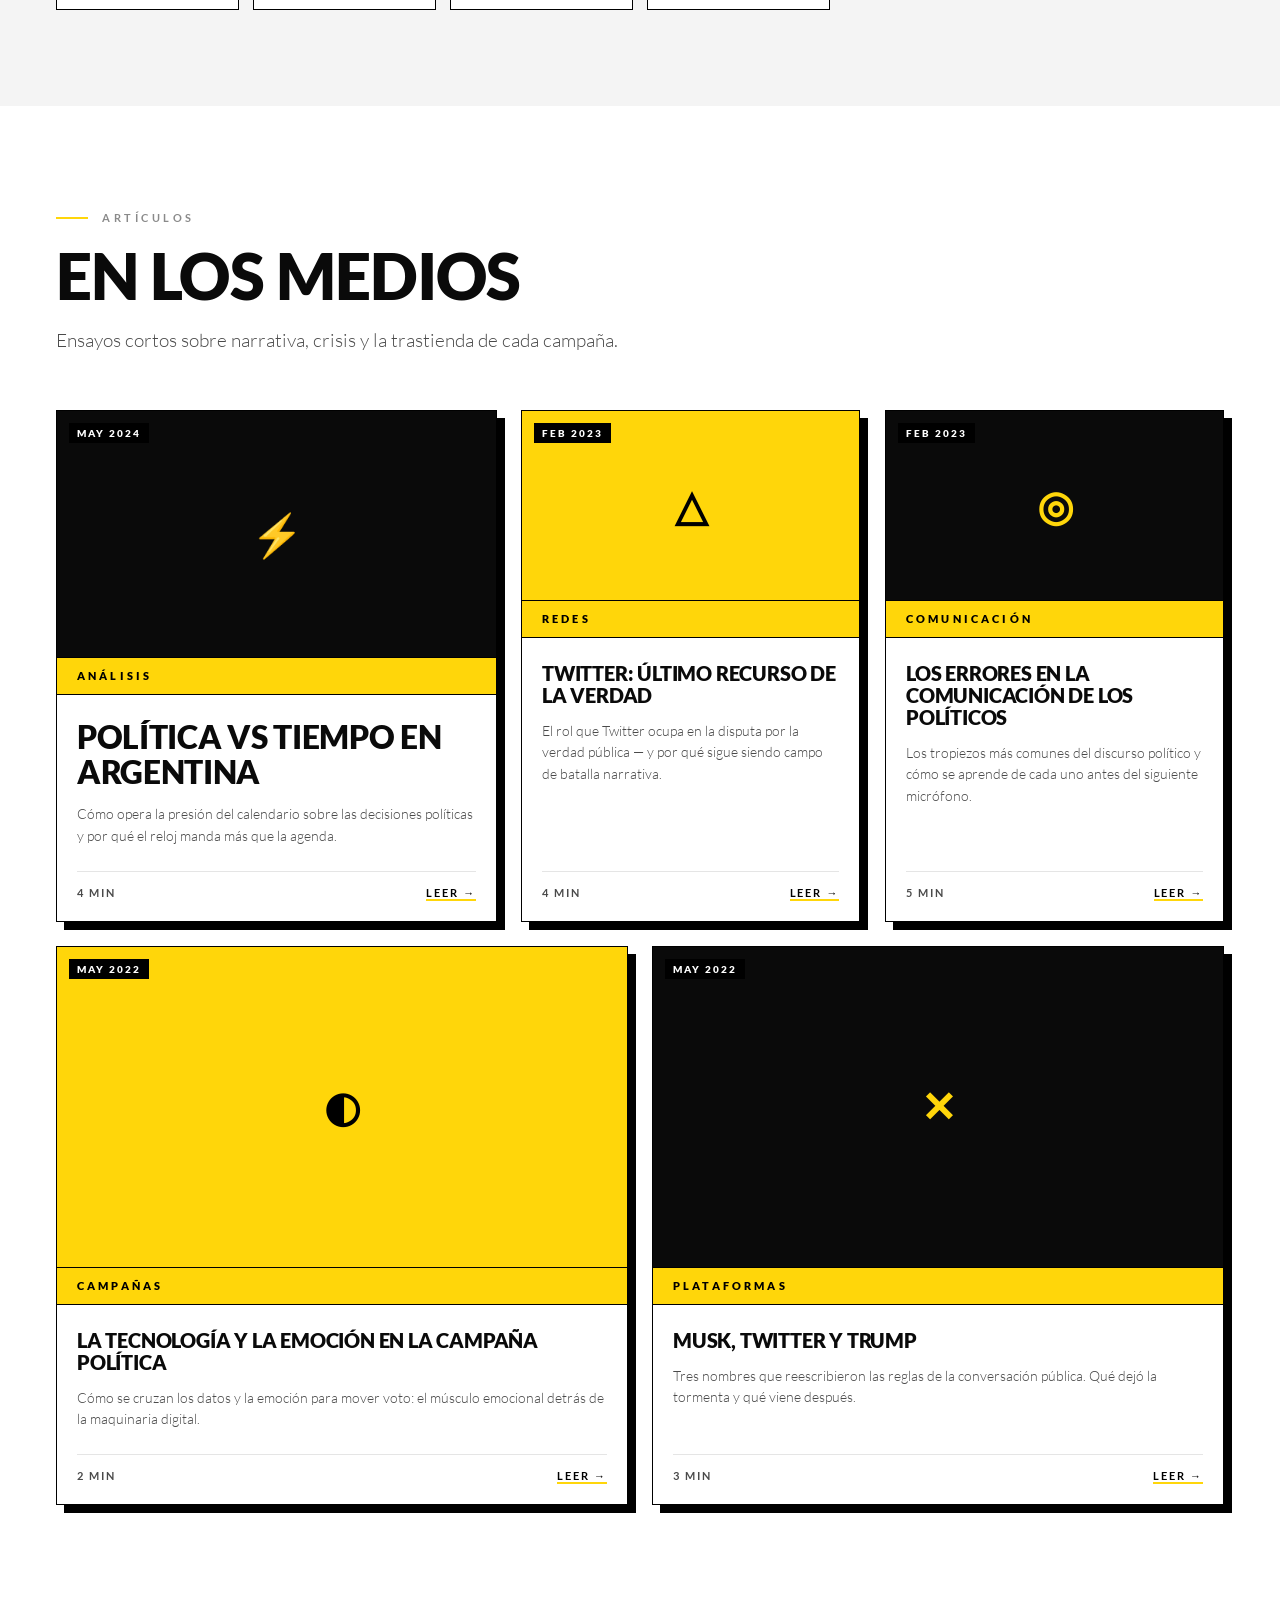
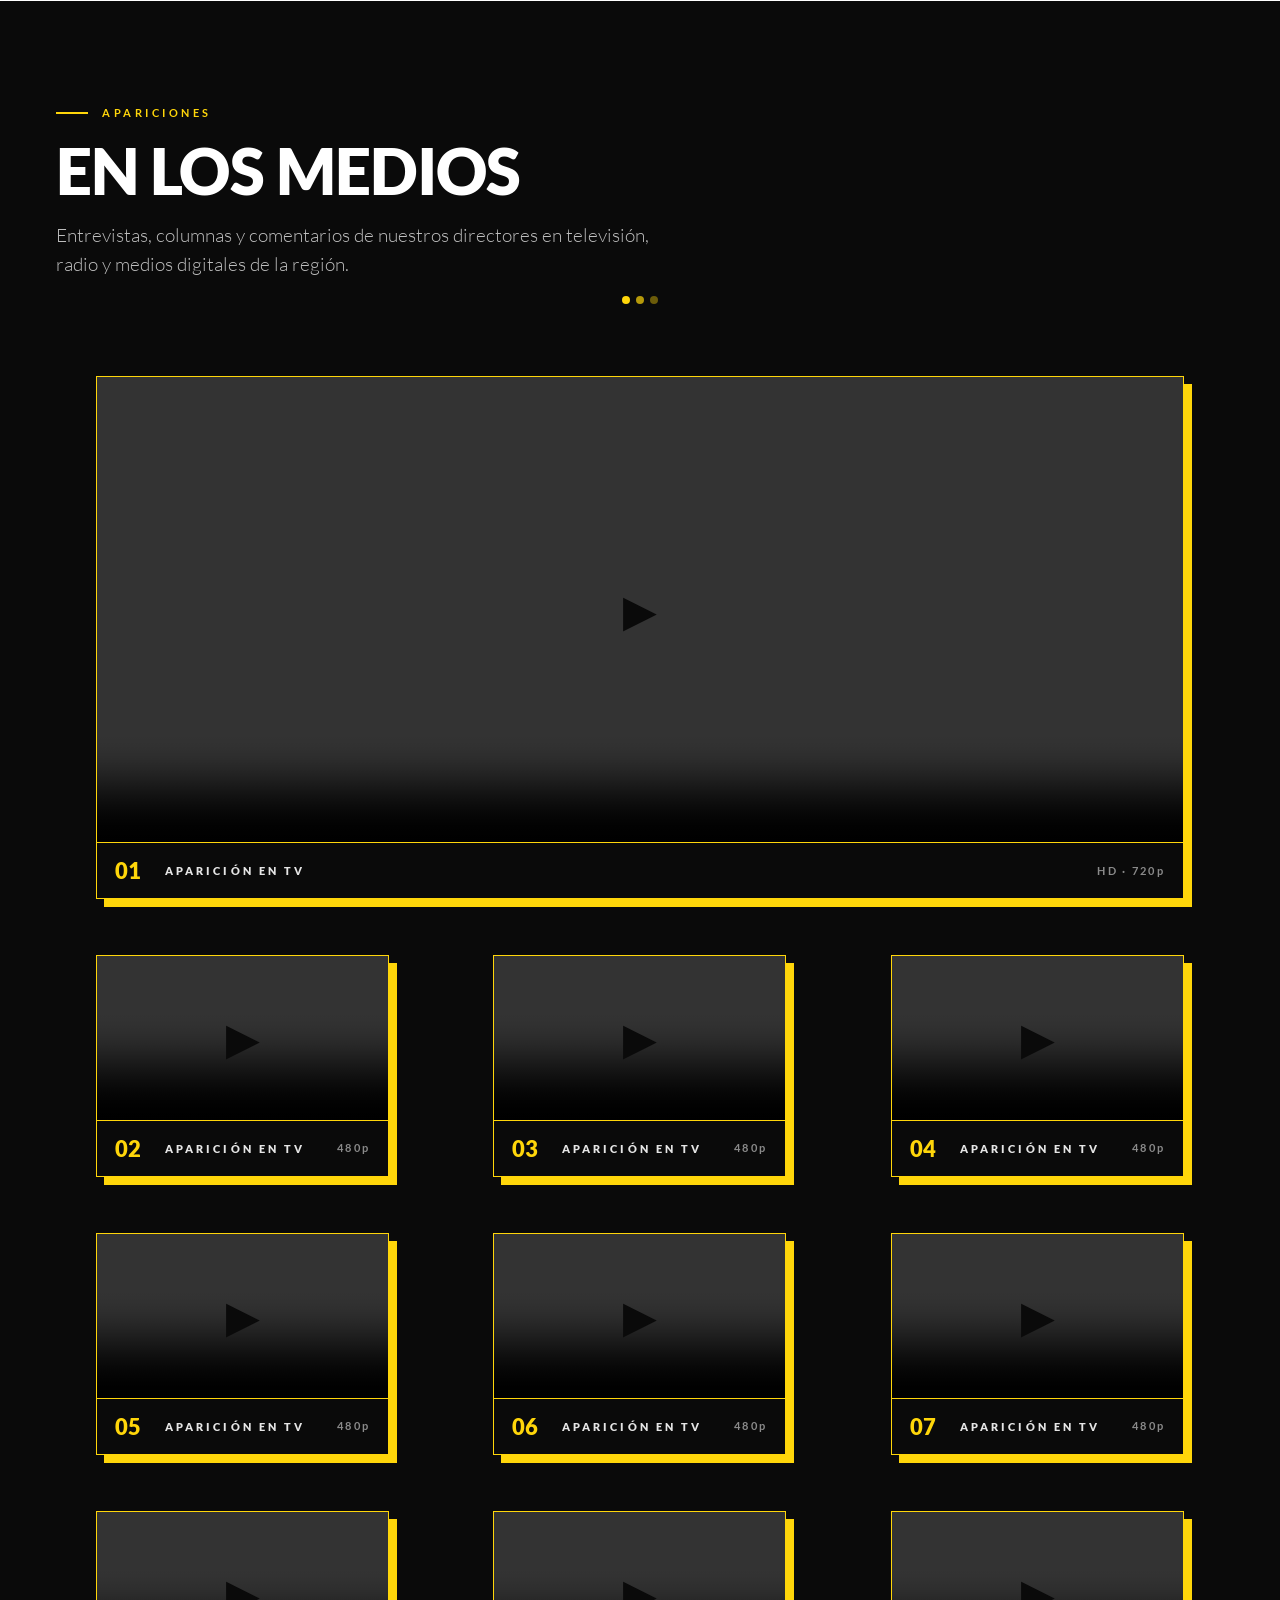
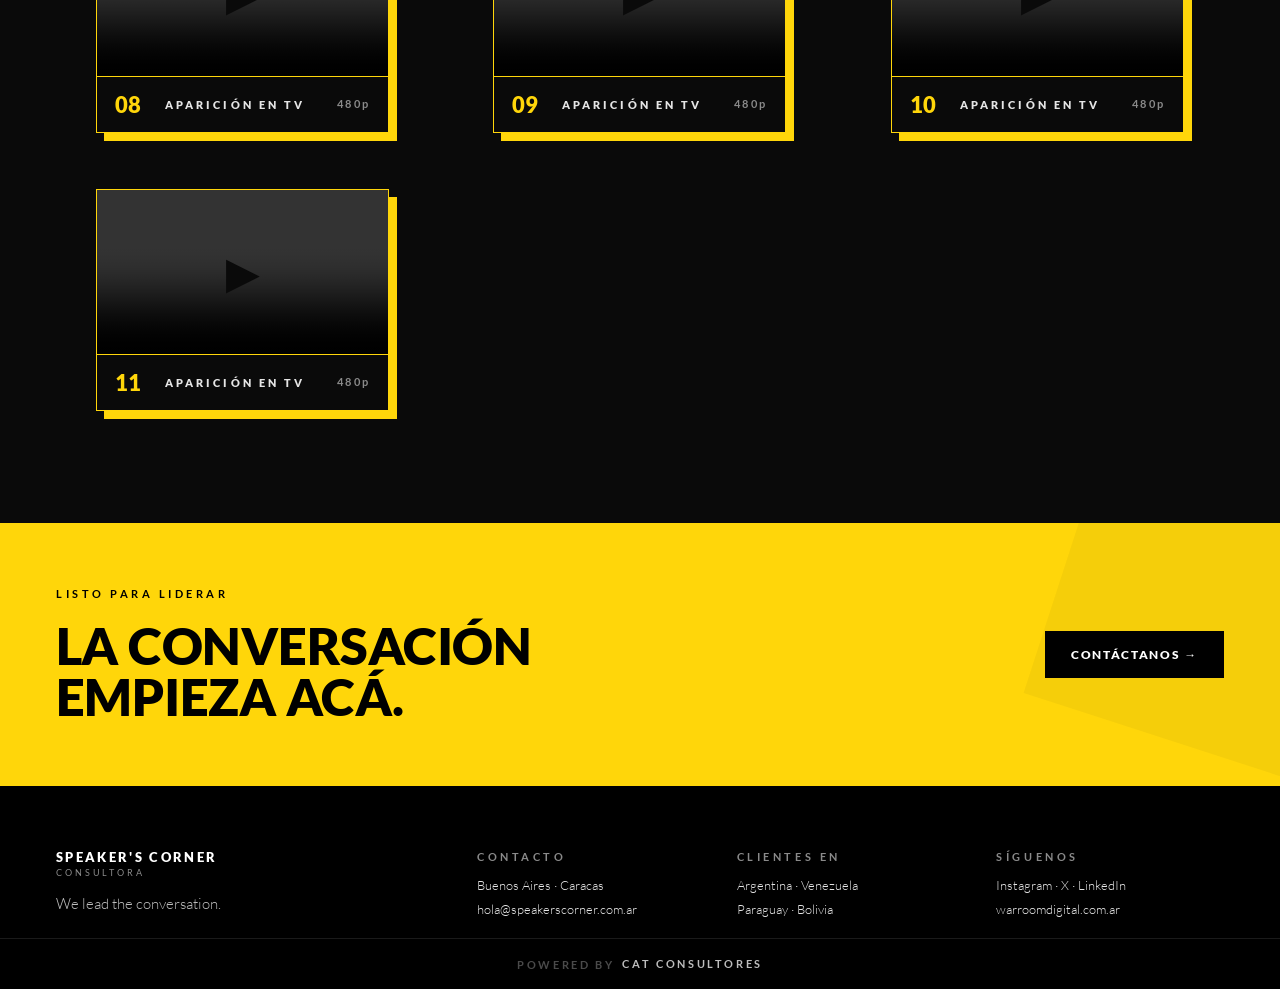
==== commit 2f0a7a2f: "Clientes: reducir lista a Argentina, Venezuela, Paraguay y Bolivia Saca Colombia, México y Uruguay. " ====
--- a/index.html
+++ b/index.html
@@ -179,11 +179,9 @@
   </div>
   <div class="sc-countries">
     <div class="sc-country" data-reveal="scale" style="--d:0ms"><span>ARGENTINA</span></div>
-    <div class="sc-country" data-reveal="scale" style="--d:60ms"><span>VENEZUELA</span></div>
-    <div class="sc-country" data-reveal="scale" style="--d:120ms"><span>COLOMBIA</span></div>
-    <div class="sc-country" data-reveal="scale" style="--d:180ms"><span>BOLIVIA</span></div>
-    <div class="sc-country" data-reveal="scale" style="--d:240ms"><span>MÉXICO</span></div>
-    <div class="sc-country" data-reveal="scale" style="--d:300ms"><span>URUGUAY</span></div>
+    <div class="sc-country" data-reveal="scale" style="--d:80ms"><span>VENEZUELA</span></div>
+    <div class="sc-country" data-reveal="scale" style="--d:160ms"><span>PARAGUAY</span></div>
+    <div class="sc-country" data-reveal="scale" style="--d:240ms"><span>BOLIVIA</span></div>
   </div>
 </section>
 
@@ -448,7 +446,7 @@
     <div>
       <div class="sc-eyebrow" style="color:#8A8A8A">CLIENTES EN</div>
       <p>Argentina · Venezuela</p>
-      <p>Colombia · Bolivia · México · Uruguay</p>
+      <p>Paraguay · Bolivia</p>
     </div>
     <div>
       <div class="sc-eyebrow" style="color:#8A8A8A">SÍGUENOS</div>
--- a/css/site.css
+++ b/css/site.css
@@ -678,7 +678,7 @@
   .sc-service-grid, .sc-service-grid-4 { grid-template-columns: repeat(2, 1fr); }
   .sc-articles-grid { grid-template-columns: 1fr 1fr; }
   .sc-articles-grid .sc-art.feature { grid-column: 1 / -1; }
-  .sc-countries { grid-template-columns: repeat(3, 1fr); }
+  .sc-countries { grid-template-columns: repeat(2, 1fr); }
 }
 
 /* ============================================================
